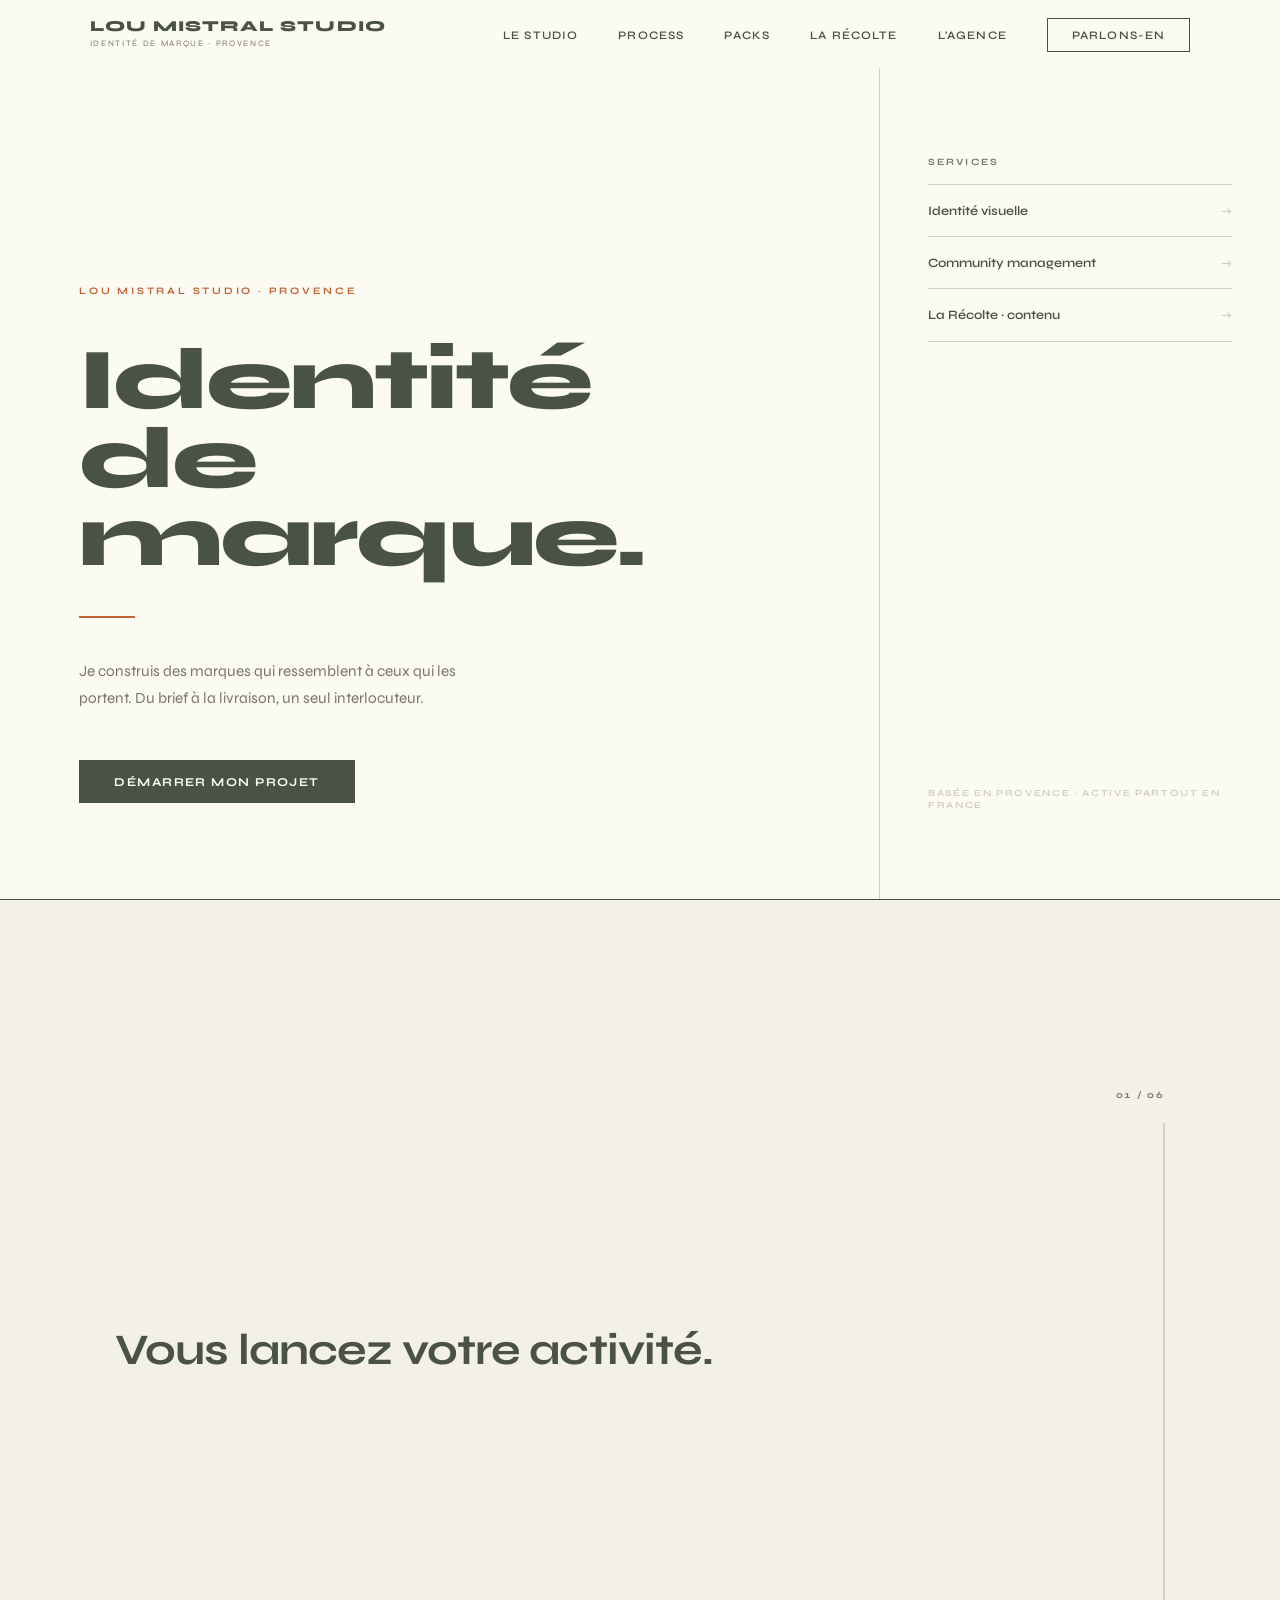
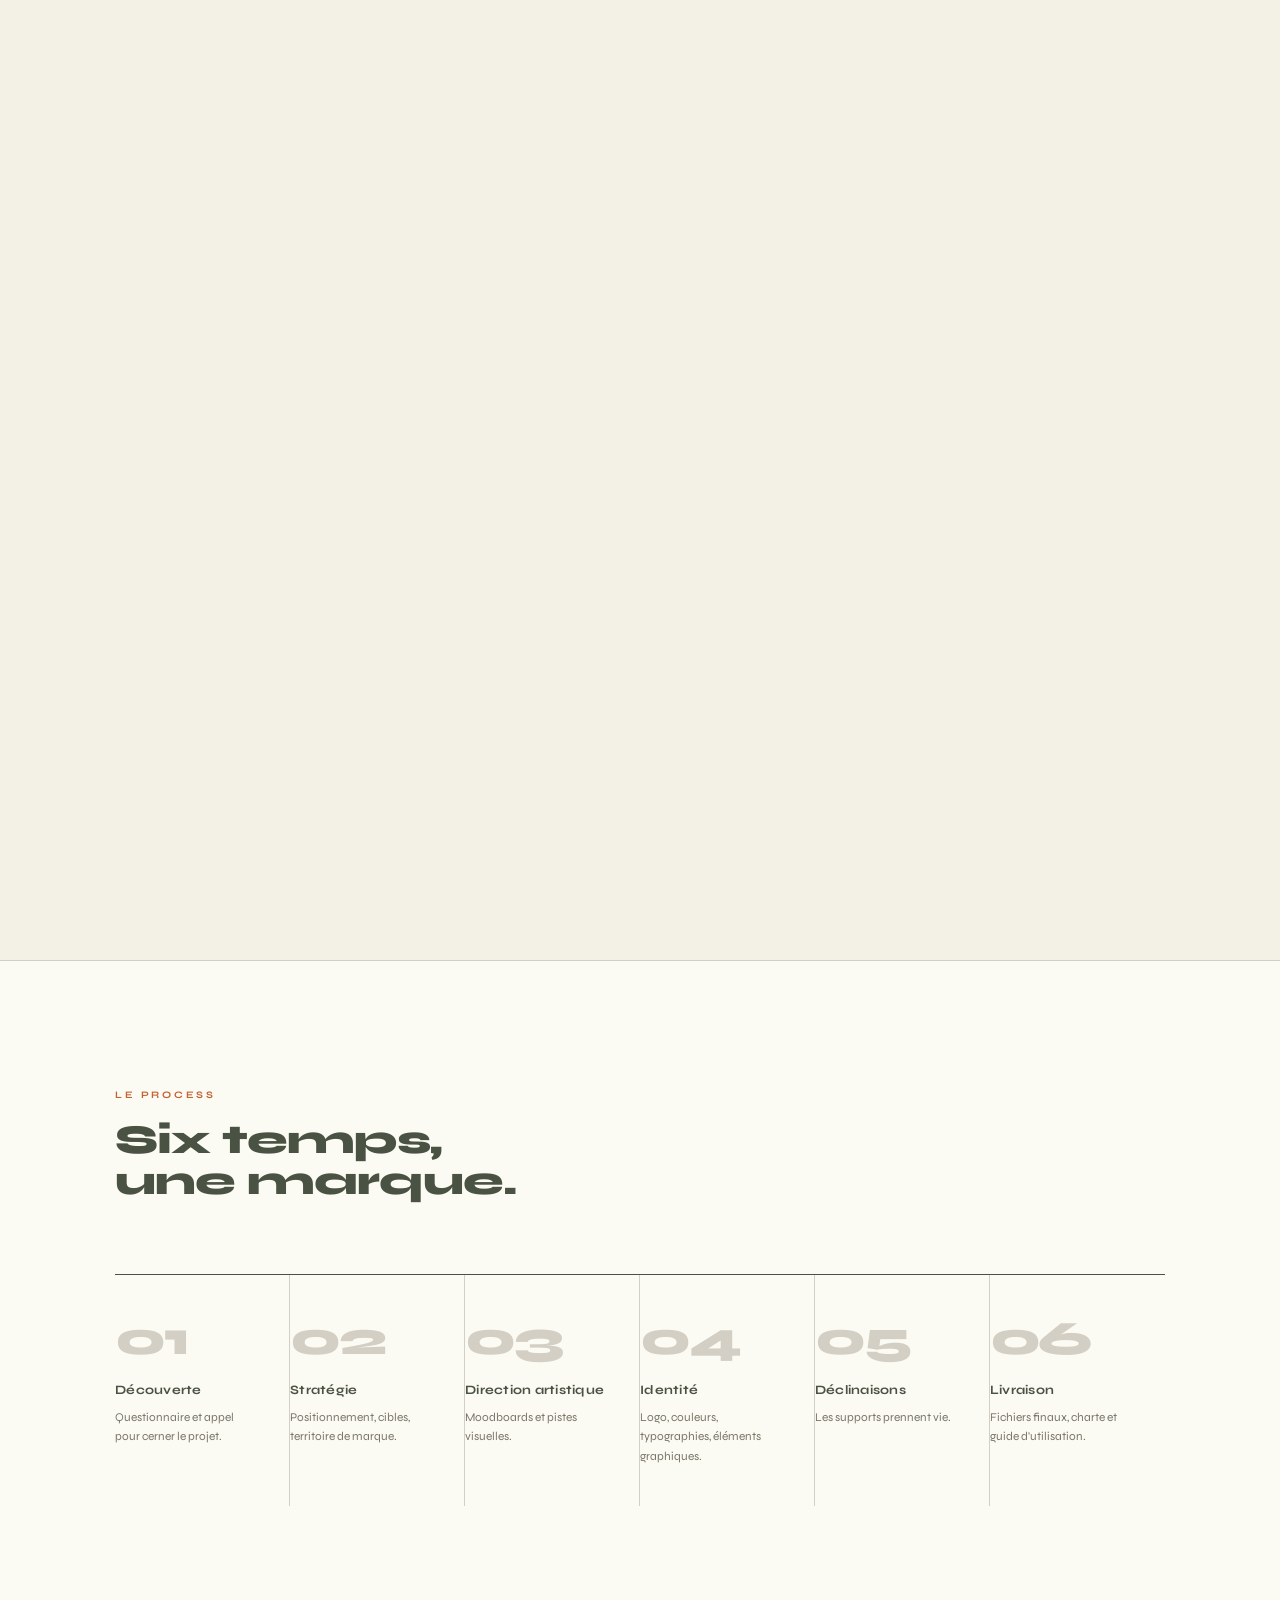
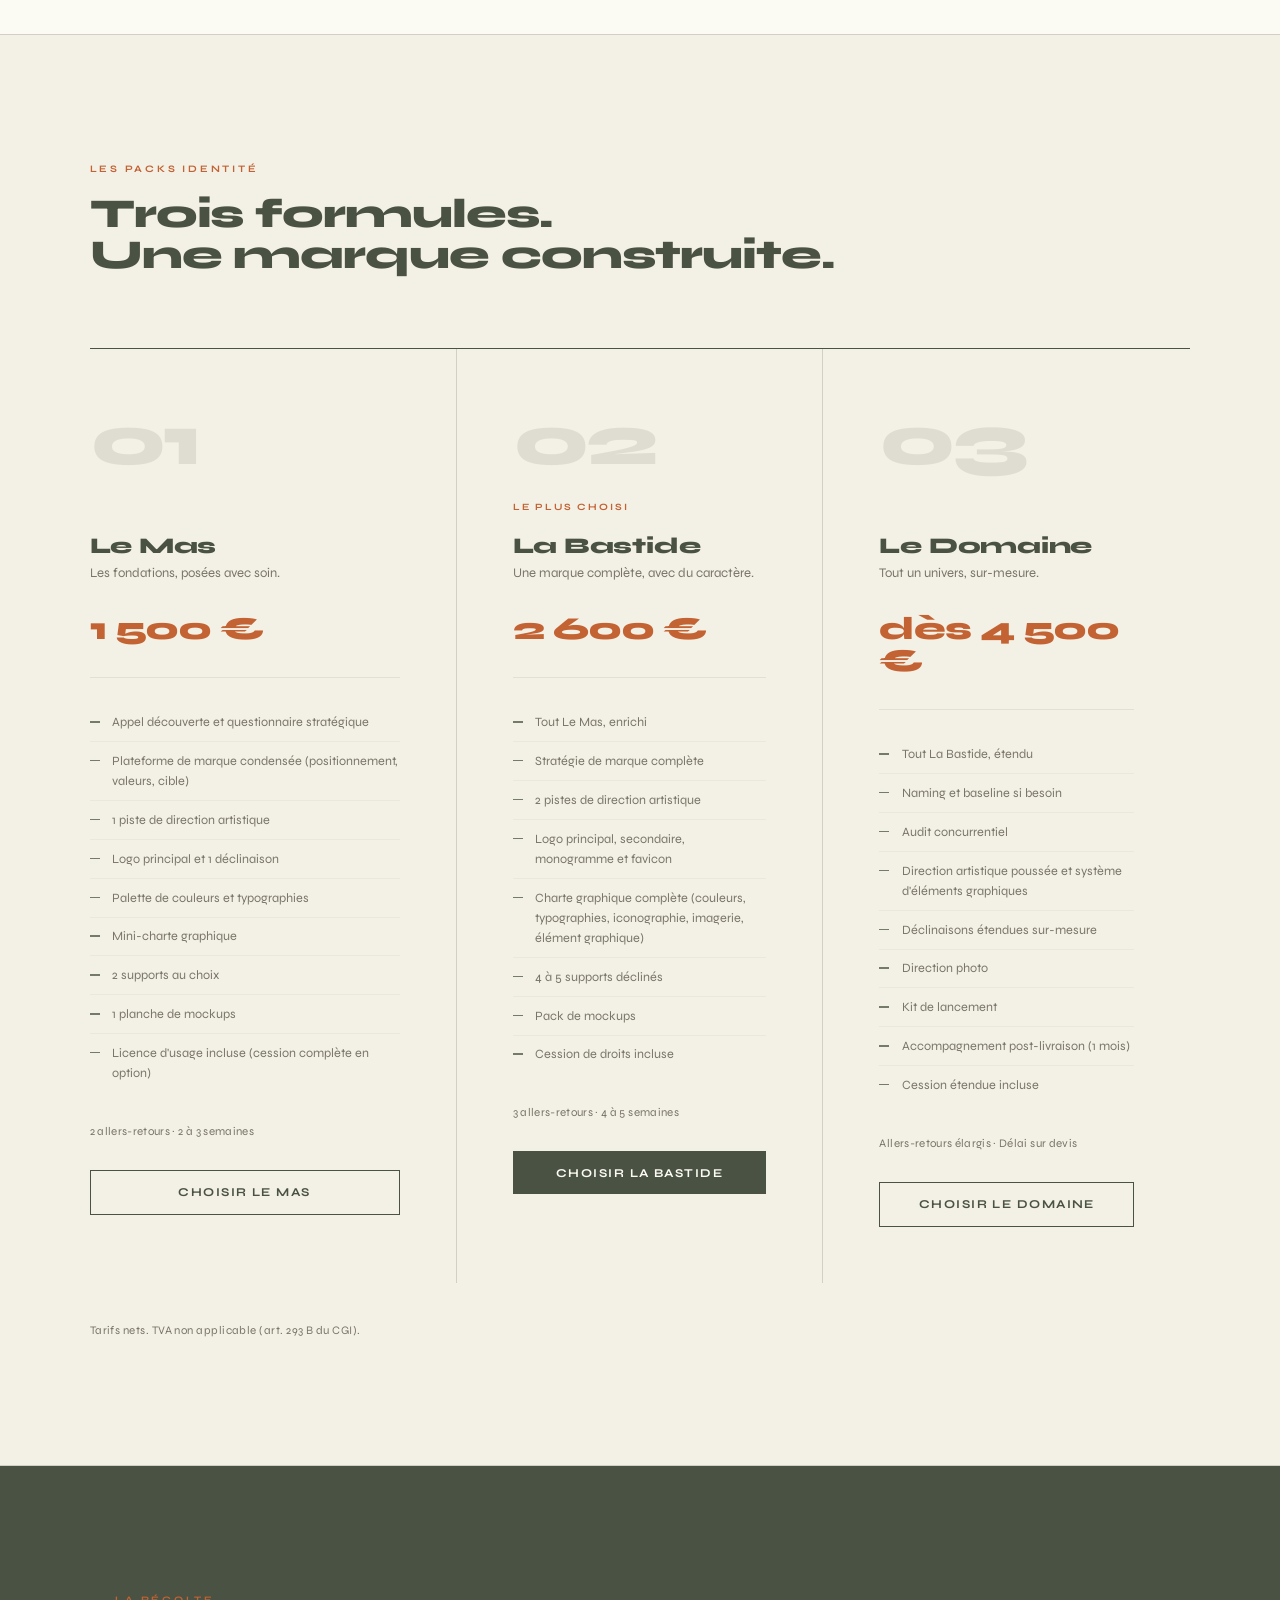
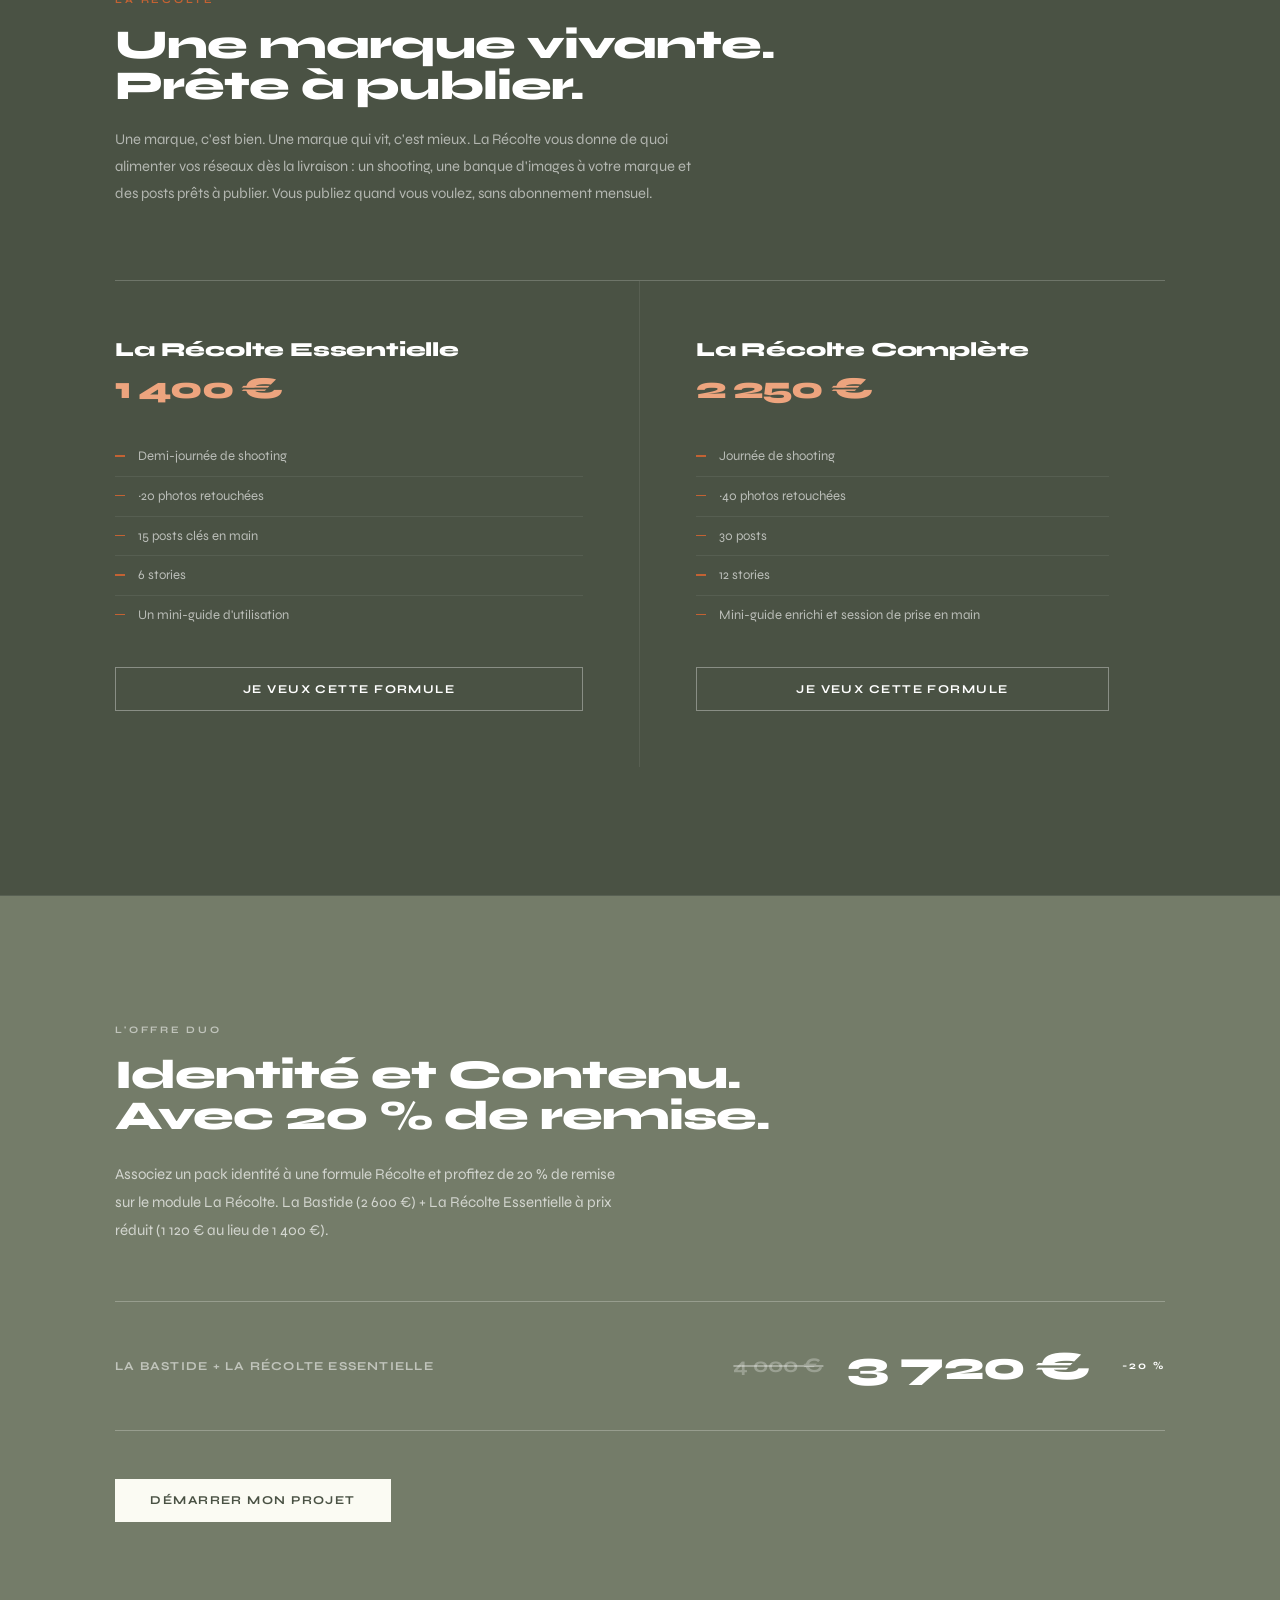
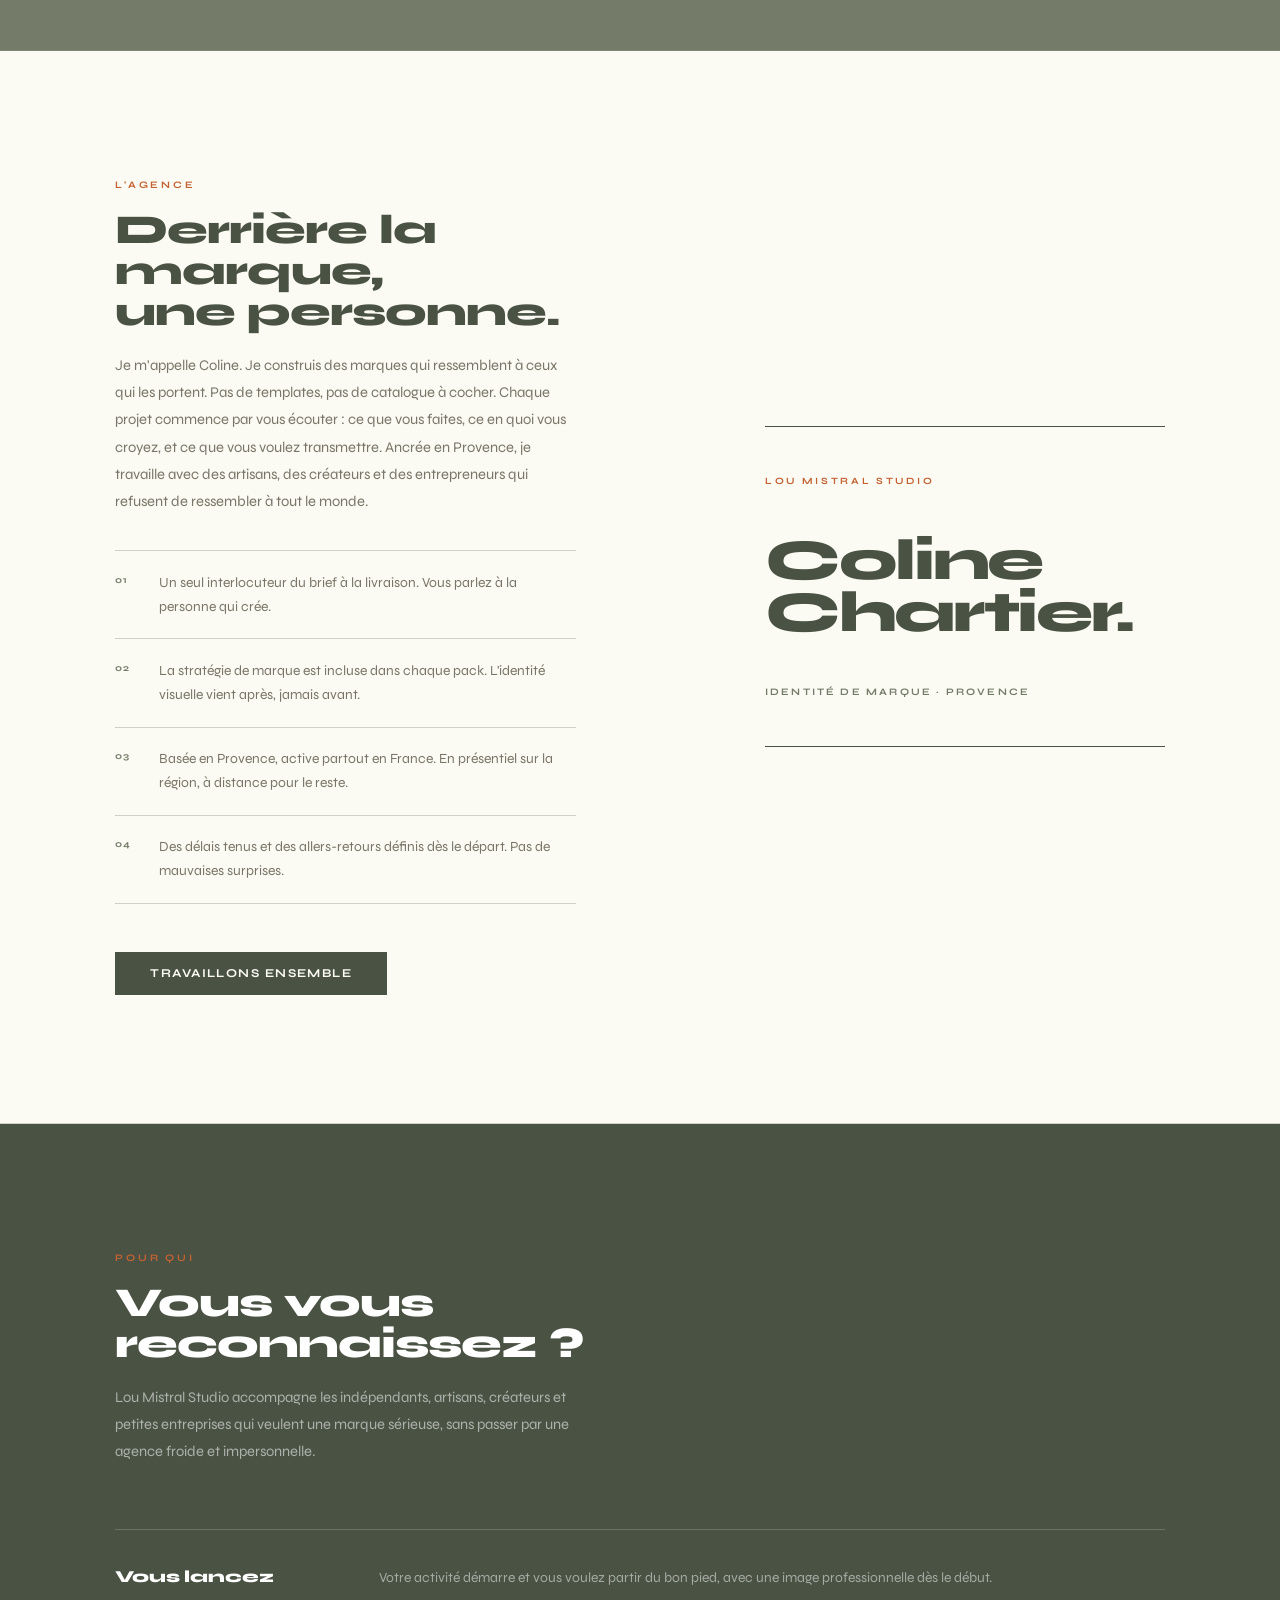
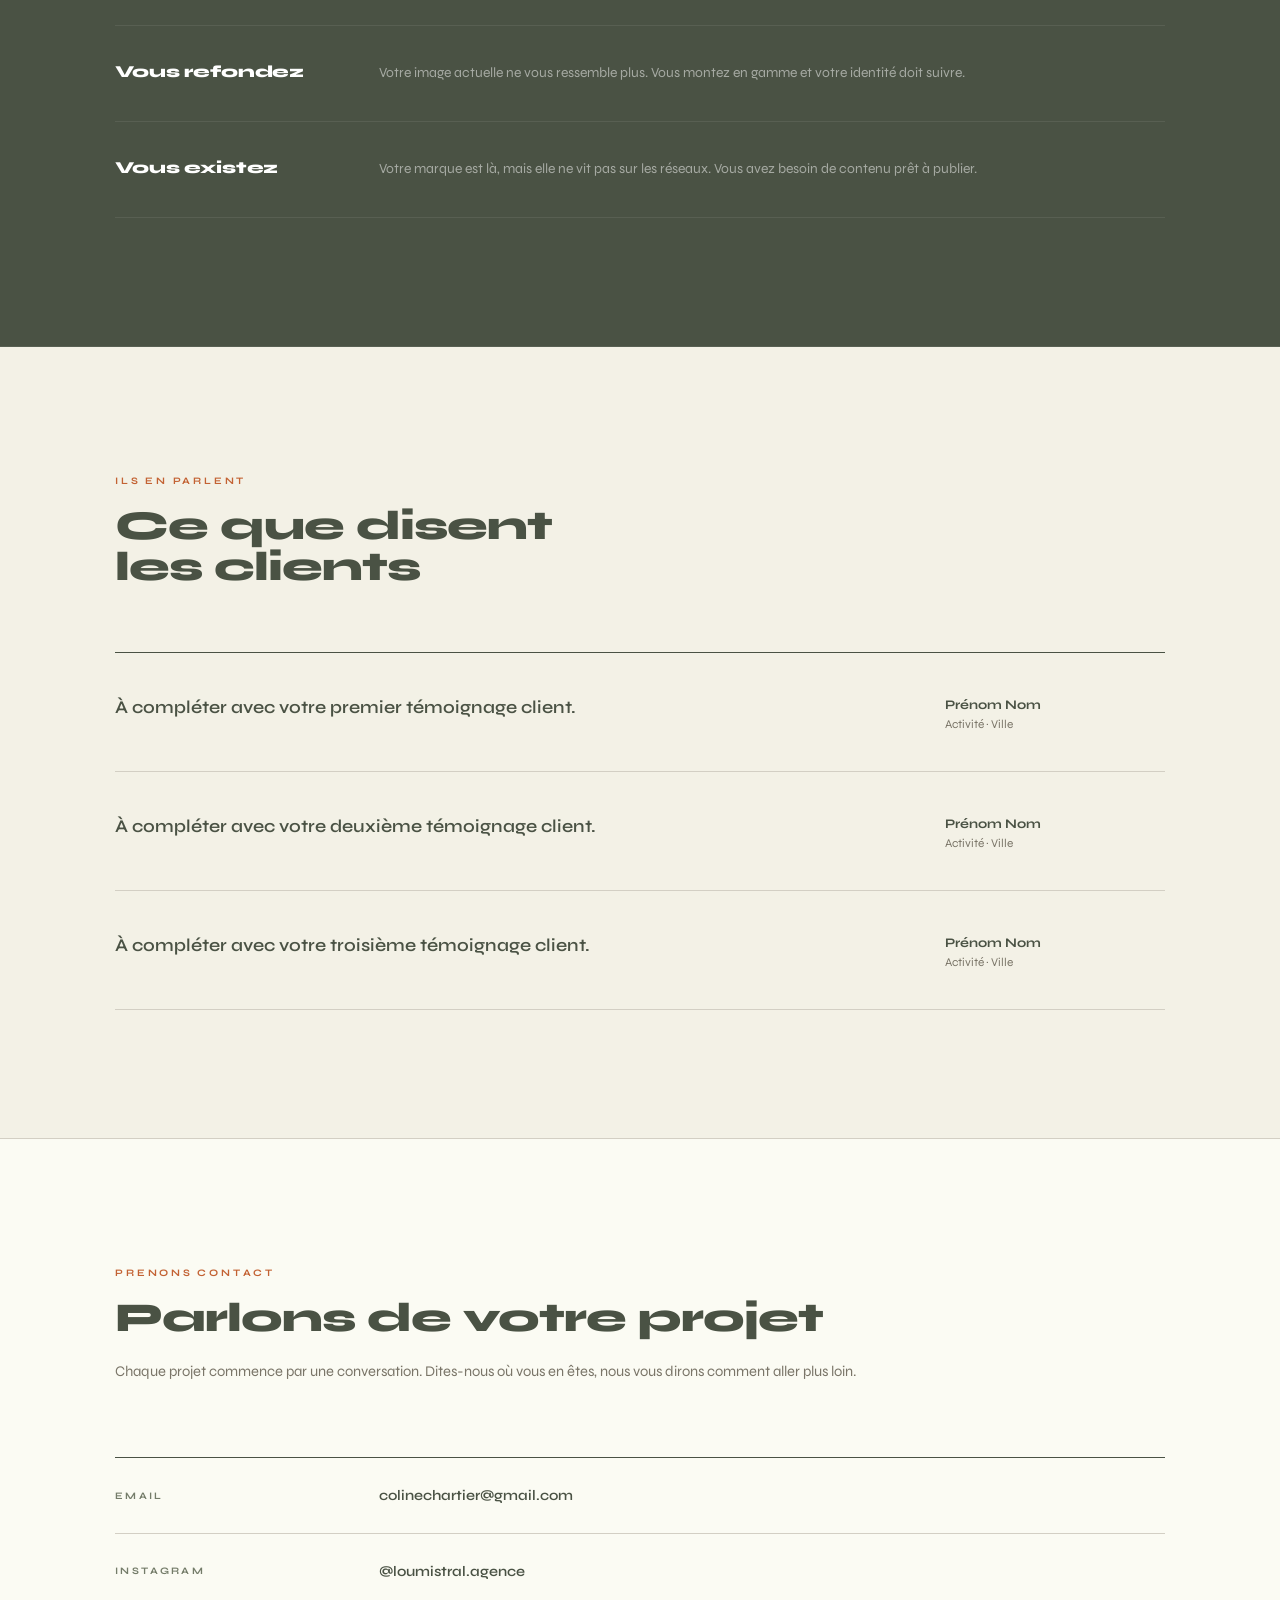
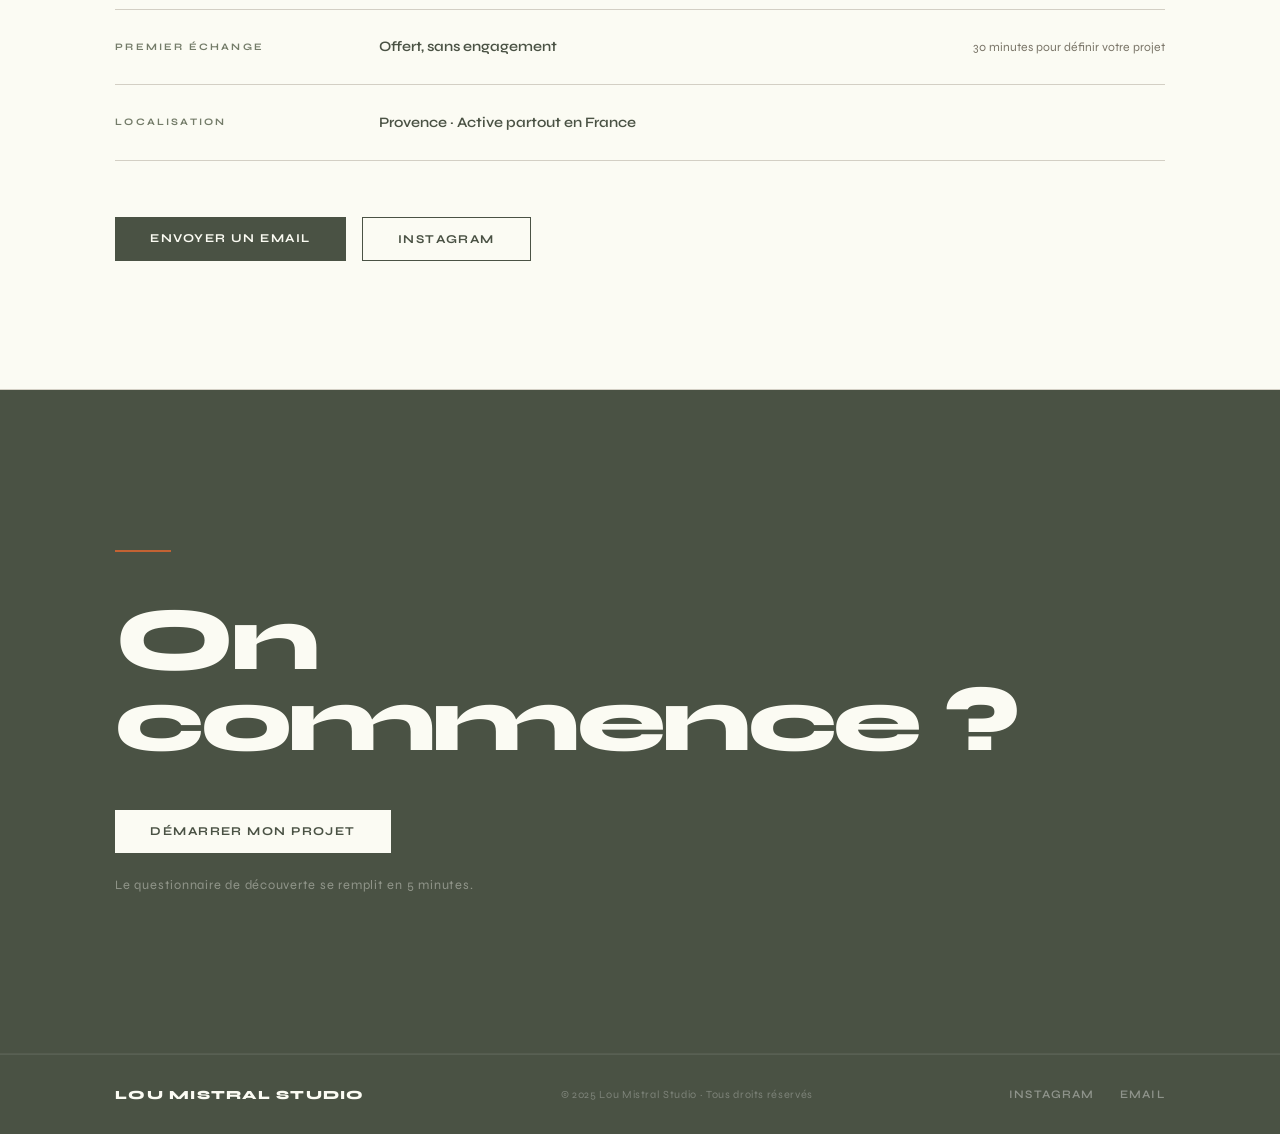
==== public/index.html @ 11af42ef "Nouveau site : Direction A nordique, rideau d'ouverture, récit défilant Arborescence public/ (HTML, " ====
<!DOCTYPE html>
<html lang="fr">
<head>
  <meta charset="UTF-8">
  <meta name="viewport" content="width=device-width, initial-scale=1.0">
  <title>Lou Mistral Studio · Identité de marque</title>
  <meta name="description" content="Lou Mistral Studio : construire votre marque depuis le positionnement jusqu'au moindre point de contact. Packs identité sur-mesure en Provence.">
  <link rel="canonical" href="https://loumistral.com/">
  <meta name="theme-color" content="#4a5244">
  <link rel="icon" href="favicon.svg" type="image/svg+xml">
  <link rel="apple-touch-icon" href="assets/img/apple-touch-icon.png">

  <meta property="og:type" content="website">
  <meta property="og:locale" content="fr_FR">
  <meta property="og:site_name" content="Lou Mistral Studio">
  <meta property="og:title" content="Lou Mistral Studio · Identité de marque">
  <meta property="og:description" content="Construire votre marque depuis le positionnement jusqu'au moindre point de contact. Packs identité sur-mesure en Provence.">
  <meta property="og:url" content="https://loumistral.com/">
  <meta property="og:image" content="https://loumistral.com/assets/img/og-cover.png">
  <meta property="og:image:width" content="1200">
  <meta property="og:image:height" content="630">
  <meta name="twitter:card" content="summary_large_image">

  <link rel="preconnect" href="https://fonts.googleapis.com">
  <link rel="preconnect" href="https://fonts.gstatic.com" crossorigin>
  <link href="https://fonts.googleapis.com/css2?family=Syne:wght@400;600;700;800&display=swap" rel="stylesheet">
  <script>
    (function () {
      var reduce = window.matchMedia('(prefers-reduced-motion: reduce)').matches;
      var seen = false;
      try { seen = sessionStorage.getItem('lm-intro') === '1'; } catch (e) {}
      if (!reduce && !seen) {
        document.documentElement.classList.add('intro-on');
        try { sessionStorage.setItem('lm-intro', '1'); } catch (e) {}
      }
    })();
  </script>
  <link rel="stylesheet" href="assets/css/style.css">
</head>
<body>

  <!-- ═══ RIDEAU D'OUVERTURE ═════════════════════════════════════════ -->
  <div class="intro" id="intro" aria-hidden="true">
    <span class="intro-line"><span class="intro-word">Écouter<span class="dot">.</span></span></span>
    <span class="intro-line"><span class="intro-word">Construire<span class="dot">.</span></span></span>
    <span class="intro-line"><span class="intro-word">Transmettre<span class="dot">.</span></span></span>
    <span class="intro-meta">Lou Mistral Studio · Provence</span>
  </div>

  <!-- ═══ NAV ════════════════════════════════════════════════════════ -->
  <nav id="nav">
    <a href="#hero" class="nav-logo">
      <span class="nav-logo-name">Lou Mistral Studio</span>
      <span class="nav-logo-baseline">Identité de marque · Provence</span>
    </a>
    <button class="hamburger" id="hamburger" aria-label="Ouvrir le menu" aria-expanded="false">
      <span></span><span></span><span></span>
    </button>
    <ul class="nav-links" id="nav-links" role="navigation">
      <li><a href="#manifeste">Le Studio</a></li>
      <li><a href="#process">Process</a></li>
      <li><a href="#packs">Packs</a></li>
      <li><a href="#recolte">La Récolte</a></li>
      <li><a href="#agence">L'agence</a></li>
      <li><a href="#contact" class="nav-cta">Parlons-en</a></li>
    </ul>
  </nav>

  <!-- ═══ 1. HERO ════════════════════════════════════════════════════ -->
  <section class="hero" id="hero">
    <div class="hero-left">
      <p class="hero-eyebrow reveal">Lou Mistral Studio · Provence</p>
      <h1 class="hero-title reveal reveal-d1">Identité<br>de marque.</h1>
      <div class="hero-accent-line reveal reveal-d1"></div>
      <p class="hero-baseline reveal reveal-d2">
        Je construis des marques qui ressemblent à ceux qui les portent. Du brief à la livraison, un seul interlocuteur.
      </p>
      <div class="reveal reveal-d3">
        <a href="https://docs.google.com/document/d/1LV-UuvLqA01veN_VBaE1HOj-Vc4r8_jr/edit?usp=sharing&ouid=111459766397210054173&rtpof=true&sd=true" target="_blank" rel="noopener noreferrer" class="btn btn-primary">Démarrer mon projet</a>
      </div>
    </div>
    <div class="hero-right reveal reveal-d2">
      <div>
        <div class="hero-index-label">Services</div>
        <div class="hero-index-list">
          <a href="#packs" class="hero-index-item">
            Identité visuelle <span class="hero-index-arrow">&#8594;</span>
          </a>
          <a href="#contact" class="hero-index-item">
            Community management <span class="hero-index-arrow">&#8594;</span>
          </a>
          <a href="#recolte" class="hero-index-item">
            La Récolte · contenu <span class="hero-index-arrow">&#8594;</span>
          </a>
        </div>
      </div>
      <div class="hero-location">Basée en Provence · Active partout en France</div>
    </div>
  </section>

  <!-- ═══ 2. MANIFESTE (récit défilant) ══════════════════════════════ -->
  <section class="manifeste" id="manifeste">
    <div class="manifeste-track" id="manifeste-track">
      <div class="manifeste-pin">

        <div class="manifeste-col">
          <div class="manifeste-stage">

            <div class="beat">
              <p class="beat-text">Vous lancez votre activité.</p>
            </div>

            <div class="beat">
              <p class="beat-text">Un logo ne suffit pas.</p>
            </div>

            <div class="beat">
              <p class="beat-text">Il faut un positionnement.</p>
            </div>

            <div class="beat">
              <p class="beat-text">Une image qui tient dans le temps.</p>
            </div>

            <div class="beat">
              <p class="beat-text">Et de quoi la faire vivre.</p>
            </div>

            <div class="beat beat--final">
              <div class="beat-rule"></div>
              <p class="beat-text">
                On ne livre pas un logo. On construit une marque qui tient debout, du positionnement jusqu'au moindre point de contact.
              </p>
              <p class="beat-sub">
                Trois packs pour bâtir votre marque, et un module pour la faire vivre.
              </p>
            </div>

          </div>
        </div>

        <div class="manifeste-gauge" aria-hidden="true">
          <span class="gauge-count">01 / 06</span>
          <div class="gauge-rail"><div class="gauge-fill"></div></div>
        </div>

      </div>
    </div>
  </section>

  <!-- ═══ 3. PROCESS ═════════════════════════════════════════════════ -->
  <section class="process" id="process">
    <div class="process-header">
      <span class="section-label reveal">Le process</span>
      <h2 class="section-title reveal reveal-d1">Six temps,<br>une marque.</h2>
    </div>
    <div class="process-track">
      <div class="process-step reveal">
        <div class="process-num">01</div>
        <h3 class="process-name">Découverte</h3>
        <p class="process-desc">Questionnaire et appel pour cerner le projet.</p>
      </div>
      <div class="process-step reveal reveal-d1">
        <div class="process-num">02</div>
        <h3 class="process-name">Stratégie</h3>
        <p class="process-desc">Positionnement, cibles, territoire de marque.</p>
      </div>
      <div class="process-step reveal reveal-d1">
        <div class="process-num">03</div>
        <h3 class="process-name">Direction artistique</h3>
        <p class="process-desc">Moodboards et pistes visuelles.</p>
      </div>
      <div class="process-step reveal reveal-d2">
        <div class="process-num">04</div>
        <h3 class="process-name">Identité</h3>
        <p class="process-desc">Logo, couleurs, typographies, éléments graphiques.</p>
      </div>
      <div class="process-step reveal reveal-d2">
        <div class="process-num">05</div>
        <h3 class="process-name">Déclinaisons</h3>
        <p class="process-desc">Les supports prennent vie.</p>
      </div>
      <div class="process-step reveal reveal-d2">
        <div class="process-num">06</div>
        <h3 class="process-name">Livraison</h3>
        <p class="process-desc">Fichiers finaux, charte et guide d'utilisation.</p>
      </div>
    </div>
  </section>

  <!-- ═══ 4. PACKS IDENTITÉ ══════════════════════════════════════════ -->
  <section class="packs" id="packs">
    <div class="packs-header">
      <span class="section-label reveal">Les packs identité</span>
      <h2 class="section-title reveal reveal-d1">Trois formules.<br>Une marque construite.</h2>
    </div>

    <div class="packs-grid">

      <!-- Le Mas -->
      <div class="pack-card reveal">
        <div class="pack-ghost-num">01</div>
        <span class="pack-badge"></span>
        <h3 class="pack-name">Le Mas</h3>
        <p class="pack-tagline">Les fondations, posées avec soin.</p>
        <div class="pack-price">1 500 €</div>
        <div class="pack-sep"></div>
        <ul class="pack-features">
          <li class="pack-feat"><span class="pack-feat-mark"></span>Appel découverte et questionnaire stratégique</li>
          <li class="pack-feat"><span class="pack-feat-mark"></span>Plateforme de marque condensée (positionnement, valeurs, cible)</li>
          <li class="pack-feat"><span class="pack-feat-mark"></span>1 piste de direction artistique</li>
          <li class="pack-feat"><span class="pack-feat-mark"></span>Logo principal et 1 déclinaison</li>
          <li class="pack-feat"><span class="pack-feat-mark"></span>Palette de couleurs et typographies</li>
          <li class="pack-feat"><span class="pack-feat-mark"></span>Mini-charte graphique</li>
          <li class="pack-feat"><span class="pack-feat-mark"></span>2 supports au choix</li>
          <li class="pack-feat"><span class="pack-feat-mark"></span>1 planche de mockups</li>
          <li class="pack-feat"><span class="pack-feat-mark"></span>Licence d'usage incluse (cession complète en option)</li>
        </ul>
        <p class="pack-meta">2 allers-retours · 2 à 3 semaines</p>
        <a href="https://docs.google.com/document/d/1LV-UuvLqA01veN_VBaE1HOj-Vc4r8_jr/edit?usp=sharing&ouid=111459766397210054173&rtpof=true&sd=true" target="_blank" rel="noopener noreferrer" class="btn btn-secondary pack-cta">Choisir Le Mas</a>
      </div>

      <!-- La Bastide (featured) -->
      <div class="pack-card featured reveal reveal-d1">
        <div class="pack-ghost-num">02</div>
        <span class="pack-badge">Le plus choisi</span>
        <h3 class="pack-name">La Bastide</h3>
        <p class="pack-tagline">Une marque complète, avec du caractère.</p>
        <div class="pack-price">2 600 €</div>
        <div class="pack-sep"></div>
        <ul class="pack-features">
          <li class="pack-feat"><span class="pack-feat-mark"></span>Tout Le Mas, enrichi</li>
          <li class="pack-feat"><span class="pack-feat-mark"></span>Stratégie de marque complète</li>
          <li class="pack-feat"><span class="pack-feat-mark"></span>2 pistes de direction artistique</li>
          <li class="pack-feat"><span class="pack-feat-mark"></span>Logo principal, secondaire, monogramme et favicon</li>
          <li class="pack-feat"><span class="pack-feat-mark"></span>Charte graphique complète (couleurs, typographies, iconographie, imagerie, élément graphique)</li>
          <li class="pack-feat"><span class="pack-feat-mark"></span>4 à 5 supports déclinés</li>
          <li class="pack-feat"><span class="pack-feat-mark"></span>Pack de mockups</li>
          <li class="pack-feat"><span class="pack-feat-mark"></span>Cession de droits incluse</li>
        </ul>
        <p class="pack-meta">3 allers-retours · 4 à 5 semaines</p>
        <a href="https://docs.google.com/document/d/1LV-UuvLqA01veN_VBaE1HOj-Vc4r8_jr/edit?usp=sharing&ouid=111459766397210054173&rtpof=true&sd=true" target="_blank" rel="noopener noreferrer" class="btn btn-primary pack-cta">Choisir La Bastide</a>
      </div>

      <!-- Le Domaine -->
      <div class="pack-card reveal reveal-d2">
        <div class="pack-ghost-num">03</div>
        <span class="pack-badge"></span>
        <h3 class="pack-name">Le Domaine</h3>
        <p class="pack-tagline">Tout un univers, sur-mesure.</p>
        <div class="pack-price">dès 4 500 €</div>
        <div class="pack-sep"></div>
        <ul class="pack-features">
          <li class="pack-feat"><span class="pack-feat-mark"></span>Tout La Bastide, étendu</li>
          <li class="pack-feat"><span class="pack-feat-mark"></span>Naming et baseline si besoin</li>
          <li class="pack-feat"><span class="pack-feat-mark"></span>Audit concurrentiel</li>
          <li class="pack-feat"><span class="pack-feat-mark"></span>Direction artistique poussée et système d'éléments graphiques</li>
          <li class="pack-feat"><span class="pack-feat-mark"></span>Déclinaisons étendues sur-mesure</li>
          <li class="pack-feat"><span class="pack-feat-mark"></span>Direction photo</li>
          <li class="pack-feat"><span class="pack-feat-mark"></span>Kit de lancement</li>
          <li class="pack-feat"><span class="pack-feat-mark"></span>Accompagnement post-livraison (1 mois)</li>
          <li class="pack-feat"><span class="pack-feat-mark"></span>Cession étendue incluse</li>
        </ul>
        <p class="pack-meta">Allers-retours élargis · Délai sur devis</p>
        <a href="https://docs.google.com/document/d/1LV-UuvLqA01veN_VBaE1HOj-Vc4r8_jr/edit?usp=sharing&ouid=111459766397210054173&rtpof=true&sd=true" target="_blank" rel="noopener noreferrer" class="btn btn-secondary pack-cta">Choisir Le Domaine</a>
      </div>

    </div>
    <p class="packs-tva reveal">Tarifs nets. TVA non applicable (art. 293 B du CGI).</p>
  </section>

  <!-- ═══ 5. LA RÉCOLTE ══════════════════════════════════════════════ -->
  <section class="recolte" id="recolte">
    <div class="recolte-header">
      <span class="section-label reveal">La Récolte</span>
      <h2 class="section-title reveal reveal-d1">Une marque vivante.<br>Prête à publier.</h2>
      <p class="section-desc reveal reveal-d2">
        Une marque, c'est bien. Une marque qui vit, c'est mieux. La Récolte vous donne de quoi alimenter vos réseaux dès la livraison : un shooting, une banque d'images à votre marque et des posts prêts à publier. Vous publiez quand vous voulez, sans abonnement mensuel.
      </p>
    </div>
    <div class="recolte-grid">
      <div class="recolte-card reveal">
        <p class="recolte-name">La Récolte Essentielle</p>
        <p class="recolte-price">1 400 €</p>
        <ul class="recolte-feats">
          <li class="recolte-feat"><span class="recolte-feat-mark"></span>Demi-journée de shooting</li>
          <li class="recolte-feat"><span class="recolte-feat-mark"></span>~20 photos retouchées</li>
          <li class="recolte-feat"><span class="recolte-feat-mark"></span>15 posts clés en main</li>
          <li class="recolte-feat"><span class="recolte-feat-mark"></span>6 stories</li>
          <li class="recolte-feat"><span class="recolte-feat-mark"></span>Un mini-guide d'utilisation</li>
        </ul>
        <a href="https://docs.google.com/document/d/1LV-UuvLqA01veN_VBaE1HOj-Vc4r8_jr/edit?usp=sharing&ouid=111459766397210054173&rtpof=true&sd=true" target="_blank" rel="noopener noreferrer" class="recolte-card-cta">Je veux cette formule</a>
      </div>
      <div class="recolte-card reveal reveal-d1">
        <p class="recolte-name">La Récolte Complète</p>
        <p class="recolte-price">2 250 €</p>
        <ul class="recolte-feats">
          <li class="recolte-feat"><span class="recolte-feat-mark"></span>Journée de shooting</li>
          <li class="recolte-feat"><span class="recolte-feat-mark"></span>~40 photos retouchées</li>
          <li class="recolte-feat"><span class="recolte-feat-mark"></span>30 posts</li>
          <li class="recolte-feat"><span class="recolte-feat-mark"></span>12 stories</li>
          <li class="recolte-feat"><span class="recolte-feat-mark"></span>Mini-guide enrichi et session de prise en main</li>
        </ul>
        <a href="https://docs.google.com/document/d/1LV-UuvLqA01veN_VBaE1HOj-Vc4r8_jr/edit?usp=sharing&ouid=111459766397210054173&rtpof=true&sd=true" target="_blank" rel="noopener noreferrer" class="recolte-card-cta">Je veux cette formule</a>
      </div>
    </div>
  </section>

  <!-- ═══ 6. COMBO ═══════════════════════════════════════════════════ -->
  <section class="combo" id="combo">
    <span class="section-label reveal">L'offre duo</span>
    <h2 class="section-title reveal reveal-d1">Identité et Contenu.<br>Avec 20 % de remise.</h2>
    <p class="combo-desc reveal reveal-d2">
      Associez un pack identité à une formule Récolte et profitez de 20 % de remise sur le module La Récolte. La Bastide (2 600 €) + La Récolte Essentielle à prix réduit (1 120 € au lieu de 1 400 €).
    </p>
    <div class="combo-price-row reveal reveal-d2">
      <span class="combo-label-text">La Bastide + La Récolte Essentielle</span>
      <span class="combo-old">4 000 €</span>
      <span class="combo-new">3 720 €</span>
      <span class="combo-discount">-20 %</span>
    </div>
    <a href="https://docs.google.com/document/d/1LV-UuvLqA01veN_VBaE1HOj-Vc4r8_jr/edit?usp=sharing&ouid=111459766397210054173&rtpof=true&sd=true" target="_blank" rel="noopener noreferrer" class="btn btn-white reveal reveal-d3">Démarrer mon projet</a>
  </section>

  <!-- ═══ 7. L'AGENCE ════════════════════════════════════════════════ -->
  <section class="agence" id="agence">
    <div class="agence-left">
      <span class="section-label reveal">L'agence</span>
      <h2 class="section-title reveal reveal-d1">Derrière la marque,<br>une personne.</h2>
      <p class="section-desc reveal reveal-d2">
        Je m'appelle Coline. Je construis des marques qui ressemblent à ceux qui les portent. Pas de templates, pas de catalogue à cocher. Chaque projet commence par vous écouter : ce que vous faites, ce en quoi vous croyez, et ce que vous voulez transmettre. Ancrée en Provence, je travaille avec des artisans, des créateurs et des entrepreneurs qui refusent de ressembler à tout le monde.
      </p>
      <div class="agence-bullets reveal reveal-d2">
        <div class="agence-bullet">
          <span class="agence-bullet-num">01</span>
          <span class="agence-bullet-text">Un seul interlocuteur du brief à la livraison. Vous parlez à la personne qui crée.</span>
        </div>
        <div class="agence-bullet">
          <span class="agence-bullet-num">02</span>
          <span class="agence-bullet-text">La stratégie de marque est incluse dans chaque pack. L'identité visuelle vient après, jamais avant.</span>
        </div>
        <div class="agence-bullet">
          <span class="agence-bullet-num">03</span>
          <span class="agence-bullet-text">Basée en Provence, active partout en France. En présentiel sur la région, à distance pour le reste.</span>
        </div>
        <div class="agence-bullet">
          <span class="agence-bullet-num">04</span>
          <span class="agence-bullet-text">Des délais tenus et des allers-retours définis dès le départ. Pas de mauvaises surprises.</span>
        </div>
      </div>
      <a href="#contact" class="btn btn-primary reveal reveal-d3">Travaillons ensemble</a>
    </div>
    <div class="agence-right reveal reveal-d2">
      <div class="agence-plate">
        <div class="agence-plate-eyebrow">Lou Mistral Studio</div>
        <div class="agence-plate-name">Coline<br>Chartier.</div>
        <div class="agence-plate-sub">Identité de marque · Provence</div>
      </div>
    </div>
  </section>

  <!-- ═══ 8. POUR QUI ═══════════════════════════════════════════════ -->
  <section class="zone" id="zone">
    <div class="zone-header">
      <span class="section-label reveal">Pour qui</span>
      <h2 class="section-title reveal reveal-d1">Vous vous<br>reconnaissez ?</h2>
      <p class="section-desc reveal reveal-d2">
        Lou Mistral Studio accompagne les indépendants, artisans, créateurs et petites entreprises qui veulent une marque sérieuse, sans passer par une agence froide et impersonnelle.
      </p>
    </div>
    <div class="zone-list reveal reveal-d2">
      <div class="zone-item">
        <div class="zone-item-title">Vous lancez</div>
        <div class="zone-item-desc">Votre activité démarre et vous voulez partir du bon pied, avec une image professionnelle dès le début.</div>
      </div>
      <div class="zone-item">
        <div class="zone-item-title">Vous refondez</div>
        <div class="zone-item-desc">Votre image actuelle ne vous ressemble plus. Vous montez en gamme et votre identité doit suivre.</div>
      </div>
      <div class="zone-item">
        <div class="zone-item-title">Vous existez</div>
        <div class="zone-item-desc">Votre marque est là, mais elle ne vit pas sur les réseaux. Vous avez besoin de contenu prêt à publier.</div>
      </div>
    </div>
  </section>

  <!-- ═══ TÉMOIGNAGES ══════════════════════════════════════════════════ -->
  <section class="temoignages" id="temoignages">
    <div class="temoignages-header">
      <span class="section-label reveal">Ils en parlent</span>
      <h2 class="section-title reveal reveal-d1">Ce que disent<br>les clients</h2>
    </div>
    <div class="temoignages-list reveal reveal-d2">
      <div class="temoignage-row">
        <p class="temoignage-quote">À compléter avec votre premier témoignage client.</p>
        <div class="temoignage-author">
          <span class="temoignage-name">Prénom Nom</span>
          <span class="temoignage-role">Activité · Ville</span>
        </div>
      </div>
      <div class="temoignage-row">
        <p class="temoignage-quote">À compléter avec votre deuxième témoignage client.</p>
        <div class="temoignage-author">
          <span class="temoignage-name">Prénom Nom</span>
          <span class="temoignage-role">Activité · Ville</span>
        </div>
      </div>
      <div class="temoignage-row">
        <p class="temoignage-quote">À compléter avec votre troisième témoignage client.</p>
        <div class="temoignage-author">
          <span class="temoignage-name">Prénom Nom</span>
          <span class="temoignage-role">Activité · Ville</span>
        </div>
      </div>
    </div>
  </section>

  <!-- ═══ 9. CONTACT ════════════════════════════════════════════════ -->
  <section class="contact" id="contact">
    <div class="contact-header">
      <span class="section-label reveal">Prenons contact</span>
      <h2 class="section-title reveal reveal-d1">Parlons de votre projet</h2>
      <p class="section-desc reveal reveal-d2">
        Chaque projet commence par une conversation. Dites-nous où vous en êtes, nous vous dirons comment aller plus loin.
      </p>
    </div>
    <div class="contact-info-list reveal reveal-d2">
      <div class="contact-info-row">
        <span class="contact-info-label">Email</span>
        <span class="contact-info-value">colinechartier@gmail.com</span>
        <span class="contact-info-note"></span>
      </div>
      <div class="contact-info-row">
        <span class="contact-info-label">Instagram</span>
        <span class="contact-info-value">@loumistral.agence</span>
        <span class="contact-info-note"></span>
      </div>
      <div class="contact-info-row">
        <span class="contact-info-label">Premier échange</span>
        <span class="contact-info-value">Offert, sans engagement</span>
        <span class="contact-info-note">30 minutes pour définir votre projet</span>
      </div>
      <div class="contact-info-row">
        <span class="contact-info-label">Localisation</span>
        <span class="contact-info-value">Provence · Active partout en France</span>
        <span class="contact-info-note"></span>
      </div>
    </div>
    <div class="contact-actions reveal reveal-d3">
      <a href="mailto:colinechartier@gmail.com" class="btn btn-primary">Envoyer un email</a>
      <a href="https://www.instagram.com/loumistral.agence" target="_blank" rel="noopener noreferrer" class="btn btn-secondary">Instagram</a>
    </div>
  </section>

  <!-- ═══ 10. CTA FINAL ══════════════════════════════════════════════ -->
  <section class="cta-final" id="cta">
    <div class="cta-accent-line reveal"></div>
    <h2 class="cta-title reveal reveal-d1">On<br>commence ?</h2>
    <a href="https://docs.google.com/document/d/1LV-UuvLqA01veN_VBaE1HOj-Vc4r8_jr/edit?usp=sharing&ouid=111459766397210054173&rtpof=true&sd=true" target="_blank" rel="noopener noreferrer" class="btn btn-white reveal reveal-d2">Démarrer mon projet</a>
    <p class="cta-sub reveal reveal-d3">Le questionnaire de découverte se remplit en 5 minutes.</p>
  </section>

  <!-- ═══ FOOTER ══════════════════════════════════════════════════════ -->
  <footer>
    <div class="footer-logo">Lou Mistral Studio</div>
    <div class="footer-copy">© 2025 Lou Mistral Studio · Tous droits réservés</div>
    <div class="footer-links">
      <a href="https://www.instagram.com/loumistral.agence" target="_blank" rel="noopener noreferrer">Instagram</a>
      <a href="mailto:colinechartier@gmail.com">Email</a>
    </div>
  </footer>

  <script src="assets/js/main.js" defer></script>
</body>
</html>
---- public/assets/css/style.css ----
*, *::before, *::after { box-sizing: border-box; margin: 0; padding: 0; }

:root {
  --vert-alpilles: #747C69;
  --terre-sud:     #C36233;
  --blanc-camargue:#FBFBF3;
  --vert-fonce:    #4a5244;
  --beige-chaud:   #f3f1e6;
  --texte-muted:   #7a7568;
  --rule-strong:   #4a5244;
  --rule-light:    #d3cfc4;
}

html { scroll-behavior: smooth; }

body {
  font-family: 'Syne', system-ui, sans-serif;
  background: var(--blanc-camargue);
  color: var(--vert-fonce);
  overflow-x: hidden;
}

/* ─── NAV ──────────────────────────────────────────────────── */
nav {
  position: fixed;
  top: 0; left: 0; right: 0;
  z-index: 1000;
  background: var(--blanc-camargue);
  padding: 0 7%;
  display: flex;
  align-items: center;
  justify-content: space-between;
  height: 68px;
  border-bottom: 1px solid transparent;
  transition: border-color 0.35s;
}

nav.scrolled { border-color: var(--rule-light); }

.nav-logo {
  display: flex;
  flex-direction: column;
  text-decoration: none;
  gap: 3px;
}

.nav-logo-name {
  font-family: 'Syne', sans-serif;
  font-size: 0.95rem;
  font-weight: 800;
  letter-spacing: 0.07em;
  text-transform: uppercase;
  color: var(--vert-fonce);
  line-height: 1;
}

.nav-logo-baseline {
  font-size: 0.52rem;
  color: var(--texte-muted);
  letter-spacing: 0.2em;
  text-transform: uppercase;
}

.nav-links {
  display: flex;
  align-items: center;
  gap: 2.5rem;
  list-style: none;
}

.nav-links a {
  font-size: 0.72rem;
  font-weight: 600;
  color: var(--vert-fonce);
  text-decoration: none;
  letter-spacing: 0.1em;
  text-transform: uppercase;
  transition: color 0.2s;
}

.nav-links a:hover { color: var(--vert-alpilles); }

.nav-cta {
  border: 1.5px solid var(--vert-fonce) !important;
  padding: 0.55rem 1.5rem !important;
  color: var(--vert-fonce) !important;
  transition: background 0.2s, color 0.2s !important;
  border-radius: 0 !important;
}

.nav-cta:hover {
  background: var(--vert-fonce) !important;
  color: var(--blanc-camargue) !important;
}

.hamburger {
  display: none;
  flex-direction: column;
  gap: 5px;
  cursor: pointer;
  background: none;
  border: none;
  padding: 6px;
}

.hamburger span {
  display: block;
  width: 22px; height: 1.5px;
  background: var(--vert-fonce);
  transition: all 0.3s;
}

.hamburger.open span:nth-child(1) { transform: translateY(6.5px) rotate(45deg); }
.hamburger.open span:nth-child(2) { opacity: 0; }
.hamburger.open span:nth-child(3) { transform: translateY(-6.5px) rotate(-45deg); }

/* ─── UTILITAIRES ──────────────────────────────────────────── */
.btn {
  display: inline-block;
  padding: 0.9rem 2.2rem;
  border-radius: 0;
  font-family: 'Syne', sans-serif;
  font-size: 0.75rem;
  font-weight: 700;
  text-decoration: none;
  letter-spacing: 0.12em;
  text-transform: uppercase;
  transition: all 0.2s;
  cursor: pointer;
  border: none;
}

.btn-primary { background: var(--vert-fonce); color: var(--blanc-camargue); }
.btn-primary:hover { background: var(--vert-fonce); }

.btn-secondary {
  background: transparent;
  color: var(--vert-fonce);
  border: 1.5px solid var(--vert-fonce);
}
.btn-secondary:hover { background: var(--vert-fonce); color: var(--blanc-camargue); }

.btn-white { background: var(--blanc-camargue); color: var(--vert-fonce); }
.btn-white:hover { background: var(--beige-chaud); }

.btn-outline-white {
  background: transparent;
  color: var(--blanc-camargue);
  border: 1.5px solid rgba(255,255,255,0.45);
}
.btn-outline-white:hover {
  border-color: var(--blanc-camargue);
  background: rgba(255,255,255,0.08);
}

.section-label {
  display: block;
  font-size: 0.62rem;
  font-weight: 700;
  letter-spacing: 0.28em;
  text-transform: uppercase;
  color: var(--terre-sud);
  margin-bottom: 1.2rem;
}

.section-title {
  font-family: 'Syne', sans-serif;
  font-size: clamp(2.2rem, 3.2vw, 3.4rem);
  font-weight: 800;
  line-height: 1.0;
  letter-spacing: -0.025em;
  color: var(--vert-fonce);
  margin-bottom: 1.2rem;
}

.section-desc {
  color: var(--texte-muted);
  font-size: 0.92rem;
  line-height: 1.85;
}

/* ─── SCROLL REVEAL ────────────────────────────────────────── */
.reveal {
  opacity: 0;
  transform: translateY(20px);
  transition: opacity 0.6s ease, transform 0.6s ease;
}
.reveal.visible { opacity: 1; transform: translateY(0); }
.reveal-d1 { transition-delay: 0.1s; }
.reveal-d2 { transition-delay: 0.2s; }
.reveal-d3 { transition-delay: 0.3s; }

/* ═══════════════════════════════════════════════════════════
   1. HERO
═══════════════════════════════════════════════════════════ */
.hero {
  display: grid;
  grid-template-columns: 1fr 400px;
  min-height: 100vh;
  padding-top: 68px;
  border-bottom: 1.5px solid var(--rule-strong);
}

.hero-left, .hero-right { min-width: 0; }

.hero-left {
  display: flex;
  flex-direction: column;
  justify-content: flex-end;
  padding: 6rem 5% 6rem 9%;
  border-right: 1px solid var(--rule-light);
}

.hero-eyebrow {
  font-size: 0.62rem;
  font-weight: 700;
  letter-spacing: 0.28em;
  text-transform: uppercase;
  color: var(--terre-sud);
  margin-bottom: 2.8rem;
}

.hero-title {
  font-family: 'Syne', sans-serif;
  font-size: clamp(3.8rem, 6.8vw, 7.5rem);
  font-weight: 800;
  line-height: 0.9;
  letter-spacing: -0.035em;
  color: var(--vert-fonce);
}

.hero-accent-line {
  width: 56px; height: 2px;
  background: var(--terre-sud);
  margin: 2.5rem 0;
  flex-shrink: 0;
}

.hero-baseline {
  font-size: 0.96rem;
  font-weight: 400;
  color: var(--texte-muted);
  line-height: 1.75;
  max-width: 400px;
  margin-bottom: 3rem;
}

/* Hero right: service index */
.hero-right {
  display: flex;
  flex-direction: column;
  justify-content: space-between;
  padding: 5.5rem 3rem;
}

.hero-index-label {
  font-size: 0.6rem;
  font-weight: 700;
  letter-spacing: 0.22em;
  text-transform: uppercase;
  color: var(--vert-alpilles);
  margin-bottom: 1rem;
}

.hero-index-list { display: flex; flex-direction: column; }

.hero-index-item {
  display: flex;
  justify-content: space-between;
  align-items: center;
  padding: 1.1rem 0;
  border-top: 0.75px solid var(--rule-light);
  font-size: 0.8rem;
  font-weight: 600;
  color: var(--vert-fonce);
  text-decoration: none;
  transition: color 0.2s;
}
.hero-index-item:last-child { border-bottom: 0.75px solid var(--rule-light); }
.hero-index-item:hover { color: var(--vert-alpilles); }
.hero-index-arrow { color: var(--rule-light); transition: color 0.2s; }
.hero-index-item:hover .hero-index-arrow { color: var(--vert-alpilles); }

.hero-location {
  font-size: 0.58rem;
  font-weight: 700;
  letter-spacing: 0.18em;
  text-transform: uppercase;
  color: var(--rule-light);
}

/* ═══════════════════════════════════════════════════════════
   2. MANIFESTE
═══════════════════════════════════════════════════════════ */
.manifeste {
  background: var(--beige-chaud);
  border-bottom: 1.5px solid var(--rule-light);
}

.manifeste-track { height: 540vh; position: relative; }

.manifeste-pin {
  position: sticky;
  top: 0;
  height: 100vh;
  display: grid;
  grid-template-columns: 1fr 88px;
  padding: 0 9%;
  overflow: hidden;
}

.manifeste-col {
  display: flex;
  flex-direction: column;
  justify-content: center;
}

.manifeste-stage {
  position: relative;
  width: 100%;
  max-width: 820px;
  height: 58vh;
}

.beat {
  position: absolute;
  inset: 0;
  display: flex;
  flex-direction: column;
  justify-content: center;
  opacity: 0;
  will-change: opacity, transform;
}

.beat-rule {
  width: 48px; height: 2px;
  background: var(--terre-sud);
  margin-bottom: 1.8rem;
}

.beat-text {
  font-size: clamp(1.6rem, 3.4vw, 3rem);
  font-weight: 700;
  line-height: 1.3;
  letter-spacing: -0.02em;
  color: var(--vert-fonce);
  text-wrap: balance;
}

.beat--final .beat-text {
  font-size: clamp(1.25rem, 2.3vw, 2rem);
  line-height: 1.45;
}

.beat-sub {
  margin-top: 1.8rem;
  font-size: 0.9rem;
  color: var(--texte-muted);
  line-height: 1.9;
  max-width: 460px;
}

/* jauge de progression */
.manifeste-gauge {
  justify-self: end;
  display: flex;
  flex-direction: column;
  align-items: flex-end;
  gap: 1.4rem;
  padding: 21vh 0;
}

.gauge-count {
  font-size: 0.6rem;
  font-weight: 700;
  letter-spacing: 0.18em;
  color: var(--vert-alpilles);
  font-variant-numeric: tabular-nums;
  white-space: nowrap;
}

.gauge-rail {
  position: relative;
  width: 1.5px;
  flex: 1;
  background: var(--rule-light);
}

.gauge-fill {
  position: absolute;
  top: 0; left: 0; right: 0;
  height: 0%;
  background: var(--terre-sud);
}

/* ═══════════════════════════════════════════════════════════
   INTRO (rideau d'ouverture)
═══════════════════════════════════════════════════════════ */
.intro { display: none; }
.intro-on, .intro-on body { overflow: hidden; }

.intro-on .intro {
  display: flex;
  position: fixed;
  inset: 0;
  z-index: 5000;
  background: var(--vert-fonce);
  flex-direction: column;
  justify-content: center;
  padding: 0 9%;
  transform: translateY(0);
}

.intro.is-done {
  transform: translateY(-100%);
  transition: transform 0.85s cubic-bezier(0.76, 0, 0.24, 1);
}

.intro-line { display: block; overflow: hidden; }

.intro-word {
  display: block;
  font-size: clamp(2.4rem, 7vw, 6.2rem);
  font-weight: 800;
  letter-spacing: -0.035em;
  line-height: 1.08;
  color: var(--blanc-camargue);
  transform: translateY(110%);
}

.intro-line.is-in .intro-word {
  transform: translateY(0);
  transition: transform 0.8s cubic-bezier(0.22, 1, 0.36, 1);
}

.intro-word .dot { color: var(--terre-sud); }

.intro-meta {
  margin-top: 2.6rem;
  font-size: 0.6rem;
  font-weight: 700;
  letter-spacing: 0.28em;
  text-transform: uppercase;
  color: rgba(251,251,243,0.32);
  opacity: 0;
}
.intro-meta.is-in { opacity: 1; transition: opacity 0.7s ease; }

@media (prefers-reduced-motion: reduce) {
  .intro { display: none !important; }
  .beat { transition: none !important; }
}

/* ═══════════════════════════════════════════════════════════
   3. PROCESS
═══════════════════════════════════════════════════════════ */
.process {
  background: var(--blanc-camargue);
  padding: 8rem 9%;
  border-bottom: 1.5px solid var(--rule-light);
}

.process-header { margin-bottom: 4.5rem; }

.process-track {
  display: grid;
  grid-template-columns: repeat(6, 1fr);
  border-top: 1.5px solid var(--rule-strong);
}

.process-step {
  padding: 2.5rem 2rem 2.5rem 0;
  border-right: 0.75px solid var(--rule-light);
}
.process-step:last-child { border-right: none; }

.process-num {
  font-size: 3rem;
  font-weight: 800;
  letter-spacing: -0.05em;
  color: var(--rule-light);
  line-height: 1;
  margin-bottom: 1.2rem;
}

.process-name {
  font-size: 0.8rem;
  font-weight: 700;
  color: var(--vert-fonce);
  letter-spacing: 0.02em;
  margin-bottom: 0.5rem;
  line-height: 1.35;
}

.process-desc {
  font-size: 0.74rem;
  color: var(--texte-muted);
  line-height: 1.65;
}

/* ═══════════════════════════════════════════════════════════
   4. PACKS
═══════════════════════════════════════════════════════════ */
.packs {
  background: var(--beige-chaud);
  padding: 8rem 7%;
  border-bottom: 1.5px solid var(--rule-light);
}

.packs-header { margin-bottom: 4.5rem; }

.packs-grid {
  display: grid;
  grid-template-columns: 1fr 1fr 1fr;
  border-top: 1.5px solid var(--rule-strong);
}

.pack-card {
  padding: 3.5rem 3.5rem 3.5rem 0;
  border-radius: 0;
  border-right: 0.75px solid var(--rule-light);
  background: transparent;
  box-shadow: none;
  transition: none;
}

.pack-card:nth-child(2) { padding-left: 3.5rem; }
.pack-card:last-child   { padding-left: 3.5rem; border-right: none; }


.pack-ghost-num {
  font-size: 4.5rem;
  font-weight: 800;
  letter-spacing: -0.05em;
  color: var(--rule-light);
  opacity: 0.6;
  line-height: 1;
  margin-bottom: 1.5rem;
}

.pack-badge {
  display: block;
  color: var(--terre-sud);
  font-size: 0.6rem;
  font-weight: 700;
  letter-spacing: 0.22em;
  text-transform: uppercase;
  margin-bottom: 1rem;
  min-height: 0.9rem;
}

.pack-name {
  font-size: 1.4rem;
  font-weight: 800;
  color: var(--vert-fonce);
  margin-bottom: 0.35rem;
  letter-spacing: -0.01em;
}

.pack-tagline {
  font-size: 0.82rem;
  color: var(--texte-muted);
  margin-bottom: 1.8rem;
  line-height: 1.5;
}

.pack-price {
  font-size: 2rem;
  font-weight: 800;
  letter-spacing: -0.03em;
  color: var(--terre-sud);
  line-height: 1;
  margin-bottom: 2rem;
}

.pack-sep {
  height: 1px;
  background: rgba(116,124,105,0.14);
  margin-bottom: 1.6rem;
}

.pack-features { list-style: none; margin-bottom: 2rem; }

.pack-feat {
  display: flex;
  align-items: flex-start;
  gap: 0.8rem;
  font-size: 0.79rem;
  color: var(--texte-muted);
  line-height: 1.6;
  padding: 0.55rem 0;
  border-bottom: 1px solid rgba(116,124,105,0.08);
}
.pack-feat:last-child { border-bottom: none; }

.pack-feat-mark {
  width: 10px; height: 1.5px;
  background: var(--vert-alpilles);
  flex-shrink: 0;
  margin-top: 9px;
}

.pack-meta {
  font-size: 0.72rem;
  color: var(--texte-muted);
  margin-bottom: 2rem;
  letter-spacing: 0.03em;
}

.pack-cta { display: block; text-align: center; }

.packs-tva {
  margin-top: 2.5rem;
  font-size: 0.72rem;
  color: var(--texte-muted);
  letter-spacing: 0.04em;
}

/* ═══════════════════════════════════════════════════════════
   5. LA RÉCOLTE
═══════════════════════════════════════════════════════════ */
.recolte {
  background: var(--vert-fonce);
  padding: 8rem 9%;
  border-bottom: 1.5px solid rgba(255,255,255,0.08);
}

.recolte-header { margin-bottom: 4.5rem; }
.recolte .section-label { color: var(--terre-sud); }
.recolte .section-title { color: white; }
.recolte .section-desc {
  color: rgba(255,255,255,0.58);
  max-width: 600px;
  margin-top: 1.2rem;
}

.recolte-grid {
  display: grid;
  grid-template-columns: 1fr 1fr;
  border-top: 1.5px solid rgba(255,255,255,0.2);
}

.recolte-card {
  padding: 3.5rem 3.5rem 3.5rem 0;
  border-right: 0.75px solid rgba(255,255,255,0.08);
  background: transparent;
  border-radius: 0;
  transition: none;
}
.recolte-card:last-child { padding-left: 3.5rem; border-right: none; }
.recolte-card:hover { background: transparent; }

.recolte-name {
  font-size: 1.25rem;
  font-weight: 800;
  letter-spacing: -0.01em;
  color: white;
  margin-bottom: 0.5rem;
}

.recolte-price {
  font-size: 1.9rem;
  font-weight: 800;
  letter-spacing: -0.03em;
  color: #eda47e;
  margin-bottom: 2rem;
}

.recolte-feats { list-style: none; }

.recolte-feat {
  display: flex;
  align-items: flex-start;
  gap: 0.8rem;
  font-size: 0.82rem;
  color: rgba(255,255,255,0.62);
  line-height: 1.6;
  padding: 0.55rem 0;
  border-bottom: 1px solid rgba(255,255,255,0.07);
}
.recolte-feat:last-child { border-bottom: none; }

.recolte-feat-mark {
  width: 10px; height: 1.5px;
  background: var(--terre-sud);
  flex-shrink: 0;
  margin-top: 9px;
}

.recolte-card-cta {
  display: block;
  margin-top: 2rem;
  padding: 0.9rem 1.8rem;
  border-radius: 0;
  font-family: 'Syne', sans-serif;
  font-size: 0.75rem;
  font-weight: 700;
  letter-spacing: 0.12em;
  text-transform: uppercase;
  text-decoration: none;
  text-align: center;
  background: transparent;
  color: white;
  border: 1.5px solid rgba(255,255,255,0.35);
  transition: all 0.2s;
}
.recolte-card-cta:hover {
  background: rgba(255,255,255,0.08);
  border-color: white;
}

/* ═══════════════════════════════════════════════════════════
   6. COMBO
═══════════════════════════════════════════════════════════ */
.combo {
  background: var(--vert-alpilles);
  padding: 8rem 9%;
  border-bottom: 1.5px solid rgba(255,255,255,0.08);
}

.combo .section-label { color: rgba(255,255,255,0.55); }
.combo .section-title { color: white; margin-bottom: 1.5rem; }

.combo-desc {
  font-size: 0.94rem;
  color: rgba(255,255,255,0.68);
  line-height: 1.85;
  max-width: 520px;
  margin-bottom: 3.5rem;
}

.combo-price-row {
  display: flex;
  align-items: center;
  gap: 1.5rem;
  margin-bottom: 3rem;
  padding: 2.5rem 0;
  border-top: 1.5px solid rgba(255,255,255,0.25);
  border-bottom: 1.5px solid rgba(255,255,255,0.25);
}

.combo-label-text {
  font-size: 0.76rem;
  font-weight: 700;
  letter-spacing: 0.1em;
  text-transform: uppercase;
  color: rgba(255,255,255,0.55);
  flex: 1;
}

.combo-old {
  font-size: 1.3rem;
  font-weight: 700;
  color: rgba(255,255,255,0.28);
  text-decoration: line-through;
  text-decoration-color: rgba(255,255,255,0.35);
}

.combo-new {
  font-size: 2.5rem;
  font-weight: 800;
  letter-spacing: -0.03em;
  color: white;
}

.combo-discount {
  color: white;
  font-size: 0.68rem;
  font-weight: 700;
  letter-spacing: 0.18em;
  text-transform: uppercase;
  padding-left: 0.5rem;
}

/* ═══════════════════════════════════════════════════════════
   7. AGENCE
═══════════════════════════════════════════════════════════ */
.agence {
  background: var(--blanc-camargue);
  padding: 8rem 9%;
  display: grid;
  grid-template-columns: 1fr 1fr;
  gap: 8rem;
  align-items: center;
  border-bottom: 1.5px solid var(--rule-light);
}

.agence .section-title { color: var(--vert-fonce); }

.agence-bullets {
  margin: 2.2rem 0 3rem;
}

.agence-bullet {
  display: flex;
  align-items: flex-start;
  gap: 1.5rem;
  padding: 1.2rem 0;
  border-bottom: 0.75px solid var(--rule-light);
}
.agence-bullet:first-child { border-top: 0.75px solid var(--rule-light); }

.agence-bullet-num {
  font-size: 0.6rem;
  font-weight: 700;
  letter-spacing: 0.1em;
  color: var(--vert-alpilles);
  flex-shrink: 0;
  margin-top: 3px;
  min-width: 20px;
}

.agence-bullet-text {
  font-size: 0.87rem;
  color: var(--texte-muted);
  line-height: 1.75;
}

/* Agence right: typographic composition */
.agence-right {
  display: flex;
  align-items: stretch;
  justify-content: flex-end;
}

.agence-plate {
  padding: 3rem 0;
  width: 100%;
  max-width: 400px;
  display: flex;
  flex-direction: column;
  justify-content: space-between;
  gap: 3rem;
  border-top: 1.5px solid var(--rule-strong);
  border-bottom: 1.5px solid var(--rule-strong);
}

.agence-plate-eyebrow {
  font-size: 0.6rem;
  font-weight: 700;
  letter-spacing: 0.28em;
  text-transform: uppercase;
  color: var(--terre-sud);
}

.agence-plate-name {
  font-size: clamp(2.8rem, 4.5vw, 4.8rem);
  font-weight: 800;
  letter-spacing: -0.04em;
  line-height: 0.9;
  color: var(--vert-fonce);
}

.agence-plate-sub {
  font-size: 0.62rem;
  font-weight: 700;
  letter-spacing: 0.22em;
  text-transform: uppercase;
  color: var(--vert-alpilles);
}

/* ═══════════════════════════════════════════════════════════
   8. POUR QUI
═══════════════════════════════════════════════════════════ */
.zone {
  background: var(--vert-fonce);
  padding: 8rem 9%;
  border-bottom: 1.5px solid rgba(255,255,255,0.08);
}

.zone-header { margin-bottom: 4rem; }
.zone .section-label { color: var(--terre-sud); }
.zone .section-title { color: white; }
.zone .section-desc {
  color: rgba(255,255,255,0.55);
  max-width: 480px;
  margin-top: 1.2rem;
}

.zone-list {
  display: flex;
  flex-direction: column;
  border-top: 1.5px solid rgba(255,255,255,0.18);
}

.zone-item {
  display: grid;
  grid-template-columns: 200px 1fr;
  gap: 4rem;
  padding: 2.2rem 0;
  border-bottom: 0.75px solid rgba(255,255,255,0.08);
  align-items: start;
}

.zone-item-title {
  font-size: 1.05rem;
  font-weight: 800;
  letter-spacing: -0.01em;
  color: white;
}

.zone-item-desc {
  font-size: 0.87rem;
  color: rgba(255,255,255,0.5);
  line-height: 1.75;
}

/* ═══════════════════════════════════════════════════════════
   TÉMOIGNAGES
═══════════════════════════════════════════════════════════ */
.temoignages {
  background: var(--beige-chaud);
  padding: 8rem 9%;
  border-bottom: 1.5px solid var(--rule-light);
}

.temoignages-header { margin-bottom: 4rem; }

.temoignages-list {
  display: flex;
  flex-direction: column;
  border-top: 1.5px solid var(--rule-strong);
}

.temoignage-row {
  display: grid;
  grid-template-columns: 1fr 220px;
  gap: 4rem;
  padding: 2.5rem 0;
  border-bottom: 0.75px solid var(--rule-light);
  align-items: start;
}

.temoignage-quote {
  font-size: clamp(1rem, 1.4vw, 1.2rem);
  font-weight: 600;
  color: var(--vert-fonce);
  line-height: 1.6;
}

.temoignage-author {
  display: flex;
  flex-direction: column;
  gap: 4px;
  padding-top: 4px;
}

.temoignage-name {
  font-size: 0.82rem;
  font-weight: 700;
  color: var(--vert-fonce);
  display: block;
}

.temoignage-role {
  font-size: 0.74rem;
  color: var(--texte-muted);
}

/* ═══════════════════════════════════════════════════════════
   9. CONTACT
═══════════════════════════════════════════════════════════ */
.contact {
  background: var(--blanc-camargue);
  padding: 8rem 9%;
  border-bottom: 1.5px solid var(--rule-light);
}

.contact-header { margin-bottom: 4.5rem; }

.contact-info-list {
  display: flex;
  flex-direction: column;
  border-top: 1.5px solid var(--rule-strong);
  margin-bottom: 3.5rem;
}

.contact-info-row {
  display: grid;
  grid-template-columns: 200px 1fr auto;
  align-items: center;
  gap: 4rem;
  padding: 1.8rem 0;
  border-bottom: 0.75px solid var(--rule-light);
}

.contact-info-label {
  font-size: 0.62rem;
  font-weight: 700;
  letter-spacing: 0.22em;
  text-transform: uppercase;
  color: var(--vert-alpilles);
}

.contact-info-value {
  font-size: 0.9rem;
  font-weight: 600;
  color: var(--vert-fonce);
}

.contact-info-note {
  font-size: 0.76rem;
  color: var(--texte-muted);
  text-align: right;
}

.contact-actions {
  display: flex;
  gap: 1rem;
  flex-wrap: wrap;
}

/* ═══════════════════════════════════════════════════════════
   10. CTA FINAL
═══════════════════════════════════════════════════════════ */
.cta-final {
  background: var(--vert-fonce);
  padding: 10rem 9%;
  border-bottom: 1.5px solid rgba(255,255,255,0.06);
}

.cta-title {
  font-family: 'Syne', sans-serif;
  font-size: clamp(3.5rem, 7vw, 7.5rem);
  font-weight: 800;
  letter-spacing: -0.04em;
  line-height: 0.9;
  color: var(--blanc-camargue);
  margin-bottom: 3rem;
}

.cta-accent-line {
  width: 56px; height: 2px;
  background: var(--terre-sud);
  margin-bottom: 3rem;
}

.cta-sub {
  margin-top: 1.5rem;
  font-size: 0.8rem;
  color: rgba(251,251,243,0.4);
  letter-spacing: 0.06em;
}

/* ─── FOOTER ────────────────────────────────────────────── */
footer {
  background: var(--vert-fonce);
  padding: 2rem 9%;
  display: flex;
  align-items: center;
  justify-content: space-between;
  border-top: 0.75px solid rgba(255,255,255,0.08);
}

.footer-logo {
  font-family: 'Syne', sans-serif;
  font-size: 0.78rem;
  font-weight: 800;
  letter-spacing: 0.1em;
  text-transform: uppercase;
  color: var(--blanc-camargue);
}

.footer-copy {
  font-size: 0.68rem;
  color: rgba(255,255,255,0.28);
  letter-spacing: 0.06em;
}

.footer-links { display: flex; gap: 1.6rem; }

.footer-links a {
  font-size: 0.72rem;
  font-weight: 600;
  color: rgba(255,255,255,0.38);
  text-decoration: none;
  letter-spacing: 0.1em;
  text-transform: uppercase;
  transition: color 0.2s;
}

.footer-links a:hover { color: var(--blanc-camargue); }

/* ─── RESPONSIVE ────────────────────────────────────────── */
@media (max-width: 1100px) {
  .packs-grid { grid-template-columns: 1fr 1fr; border-top: 1.5px solid var(--rule-strong); }
  .pack-card:nth-child(1) { border-bottom: 0.75px solid var(--rule-light); }
  .pack-card:nth-child(2) { border-bottom: 0.75px solid var(--rule-light); }
  .pack-card:last-child { border-top: 0.75px solid var(--rule-light); padding-left: 0; grid-column: span 2; border-right: none; }
}

@media (max-width: 960px) {
  .hamburger { display: flex; }

  .nav-links {
    display: none;
    position: fixed;
    top: 68px; left: 0; right: 0;
    background: var(--blanc-camargue);
    flex-direction: column;
    align-items: flex-start;
    padding: 2rem 7%;
    gap: 1.6rem;
    border-top: 1px solid var(--rule-light);
    border-bottom: 1px solid var(--rule-light);
  }
  .nav-links.open { display: flex; }

  .hero { grid-template-columns: 1fr; min-height: auto; }
  .hero-left { border-right: none; border-bottom: 1px solid var(--rule-light); padding: 4rem 7% 3.5rem; }
  .hero-right { padding: 3rem 7%; gap: 2.5rem; }

  .process-track { grid-template-columns: repeat(3, 1fr); }

  .recolte-grid { grid-template-columns: 1fr; }
  .recolte-card { border-right: none; padding-left: 0 !important; border-bottom: 0.75px solid rgba(255,255,255,0.08); }
  .recolte-card:last-child { border-bottom: none; }

  .agence { grid-template-columns: 1fr; gap: 4rem; }
  .agence-right { justify-content: flex-start; }
  .agence-plate { max-width: 100%; min-height: 280px; }

  .zone-item { grid-template-columns: 1fr; gap: 0.8rem; }

  .manifeste-track { height: 460vh; }
  .manifeste-pin { grid-template-columns: 1fr; padding: 0 7%; }
  .manifeste-gauge { display: none; }
  .manifeste-stage { height: 62vh; }
  .intro-on .intro { padding: 0 7%; }

  .temoignage-row { grid-template-columns: 1fr; gap: 1.2rem; }
  .temoignage-author { padding-top: 0; flex-direction: row; gap: 1rem; align-items: center; }

  .contact-info-row { grid-template-columns: 1fr; gap: 0.5rem; }
  .contact-info-note { text-align: left; }

  footer { flex-direction: column; gap: 1rem; align-items: flex-start; }
}

@media (max-width: 700px) {
  .hero-left { padding: 3.5rem 5% 3rem; }
  .hero-title { font-size: clamp(2.2rem, 11vw, 3.8rem); }
  .cta-title { font-size: clamp(2rem, 9.5vw, 3.5rem); }
  .section-title { font-size: clamp(1.6rem, 7.2vw, 2.2rem); }
  .hero-right { padding: 2.5rem 5%; }

  .process-track { grid-template-columns: repeat(2, 1fr); }

  .packs-grid { grid-template-columns: 1fr; }
  .pack-card, .pack-card:nth-child(2), .pack-card:last-child {
    padding: 2.5rem 0;
    padding-left: 0 !important;
    grid-column: span 1;
    border-right: none;
    border-bottom: 0.75px solid var(--rule-light);
  }

  .combo-price-row { flex-wrap: wrap; gap: 1rem; }

  .manifeste-track { height: 420vh; }
  .manifeste-pin { padding: 0 5%; }
  .intro-on .intro { padding: 0 5%; }
}

@media (max-width: 480px) {
  .process-track { grid-template-columns: 1fr 1fr; }
}
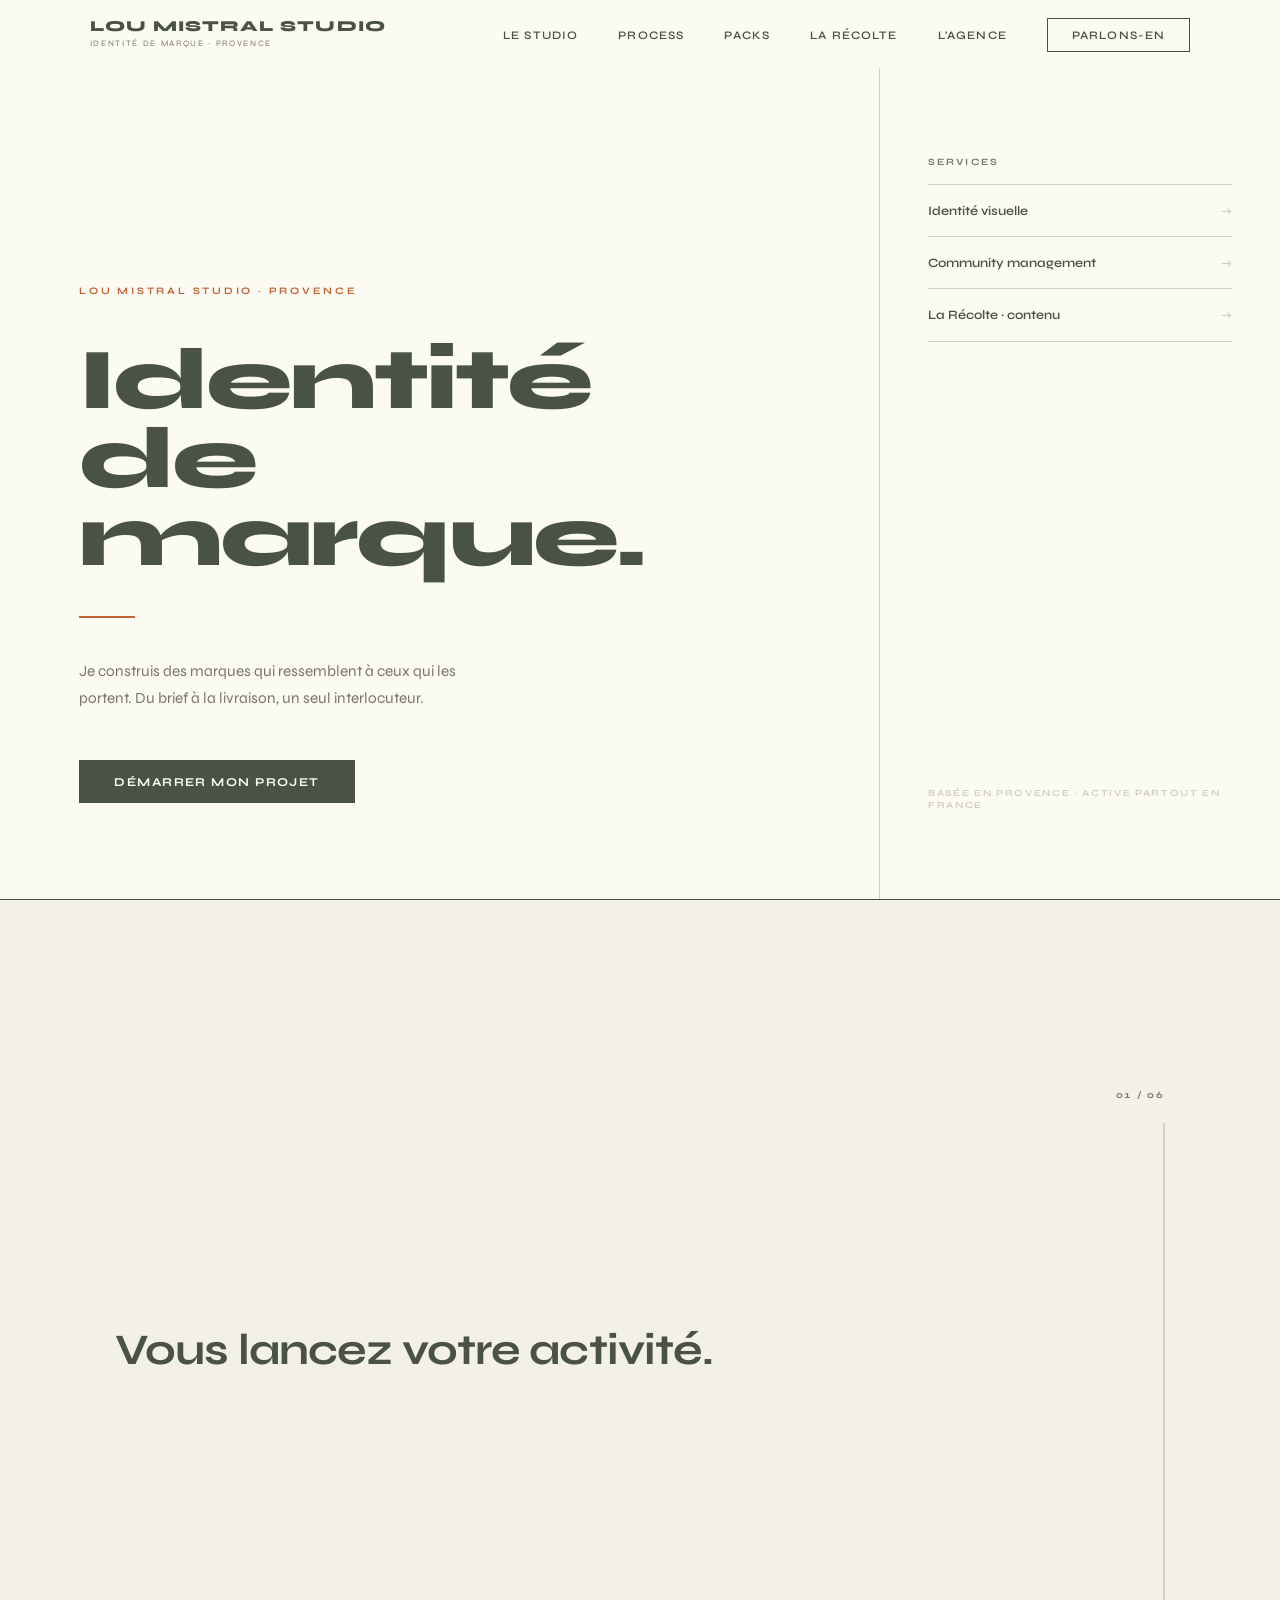
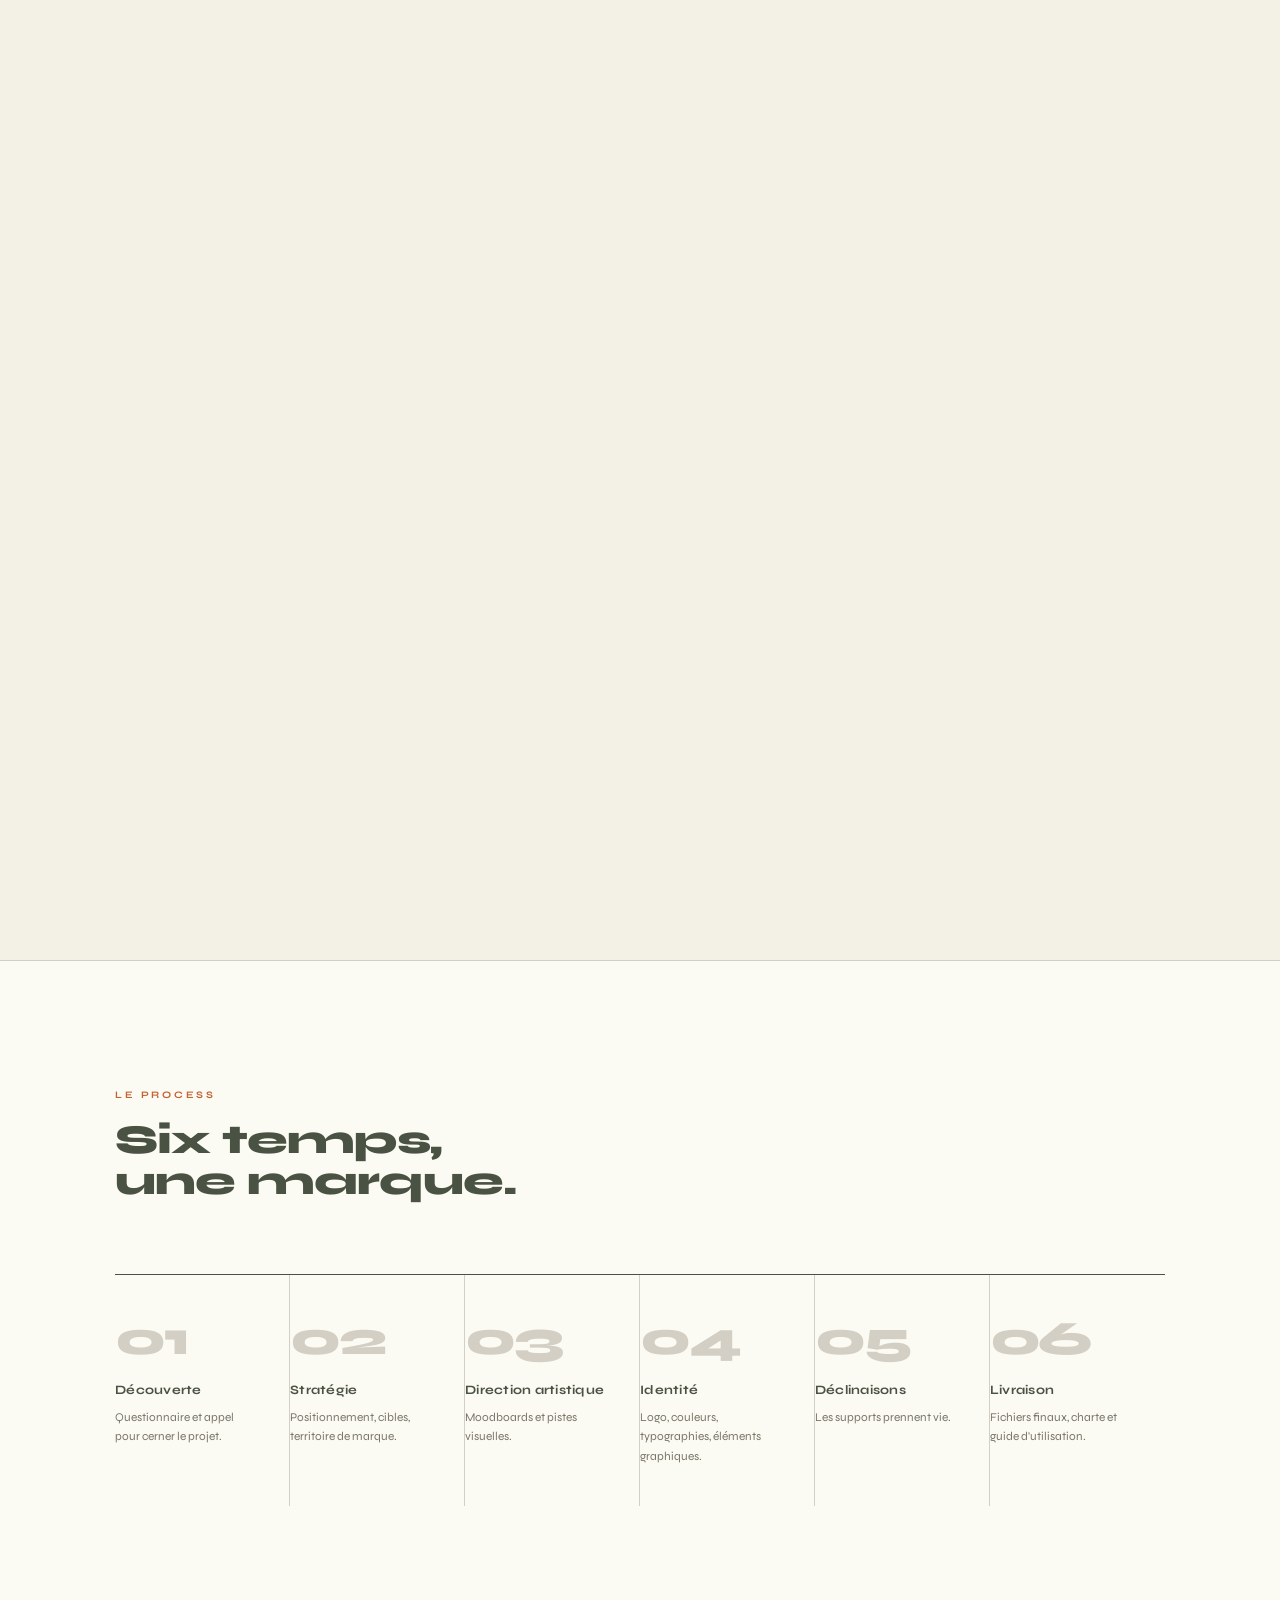
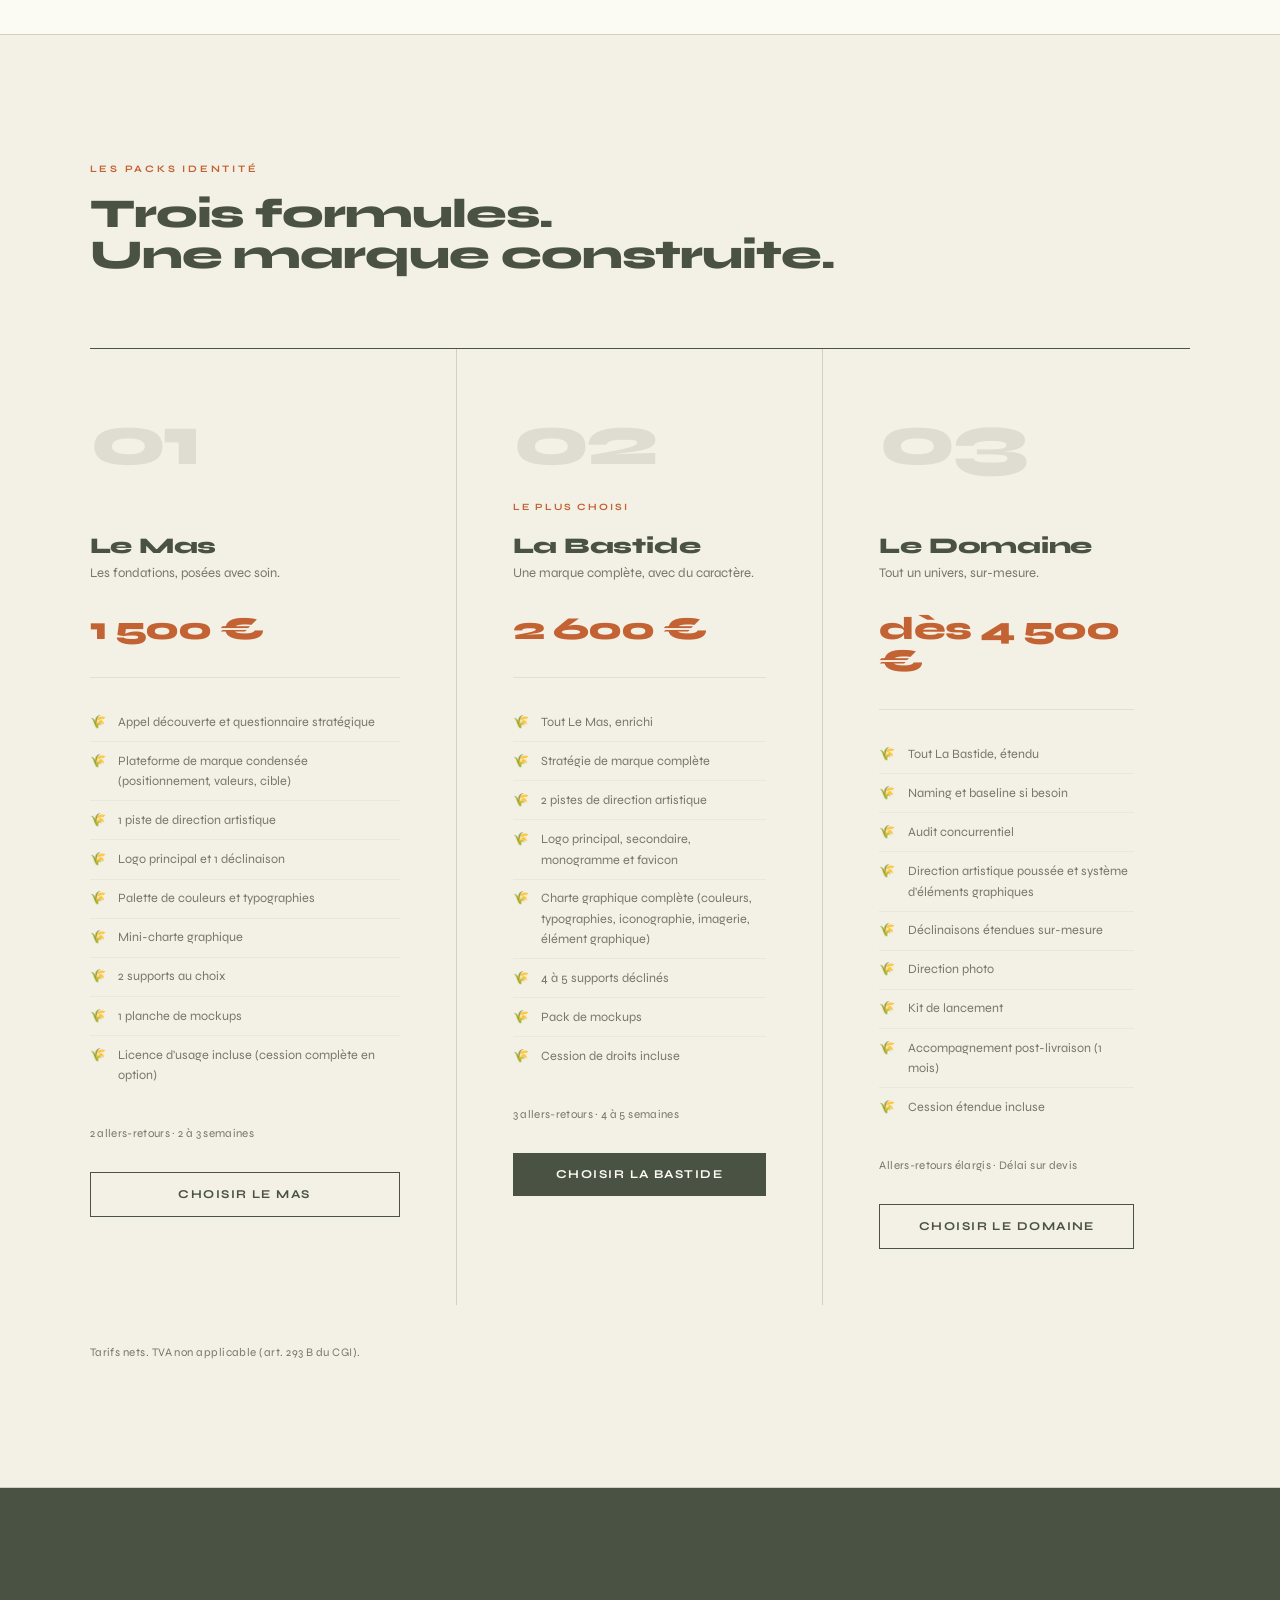
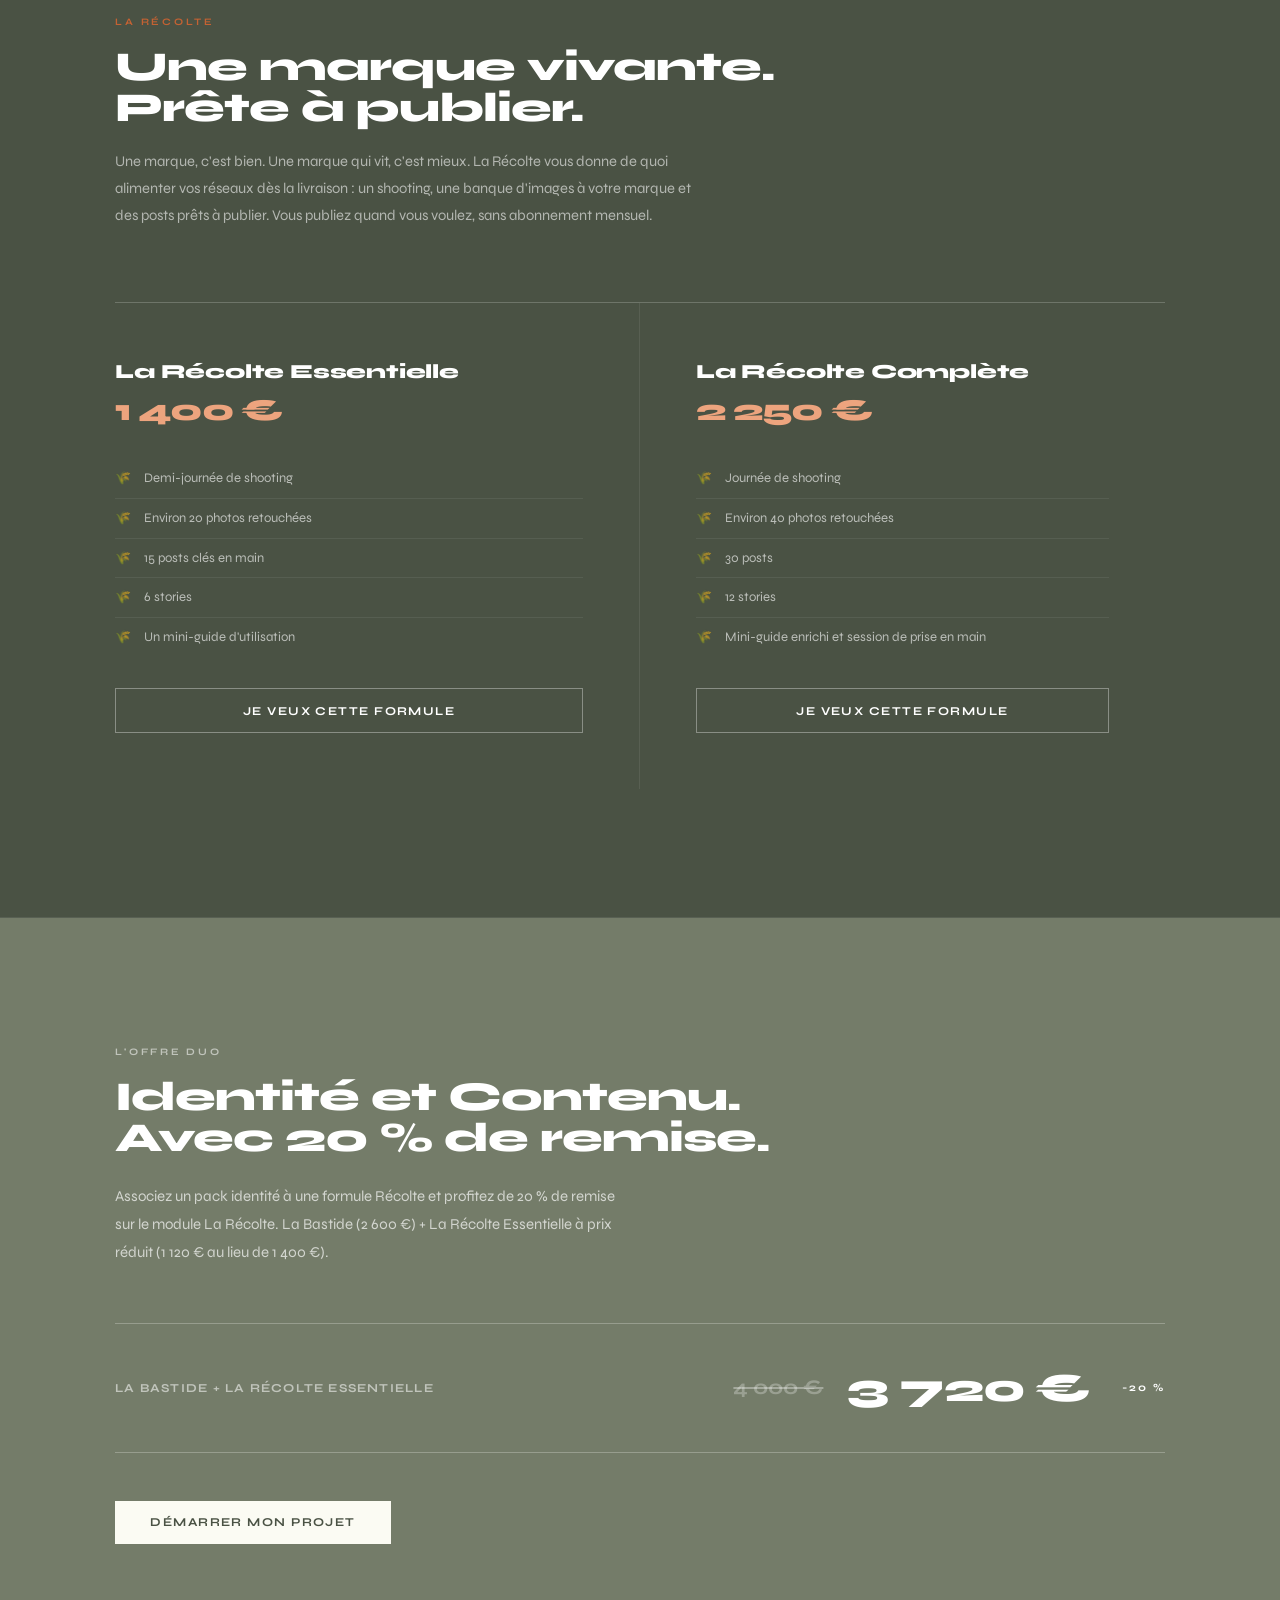
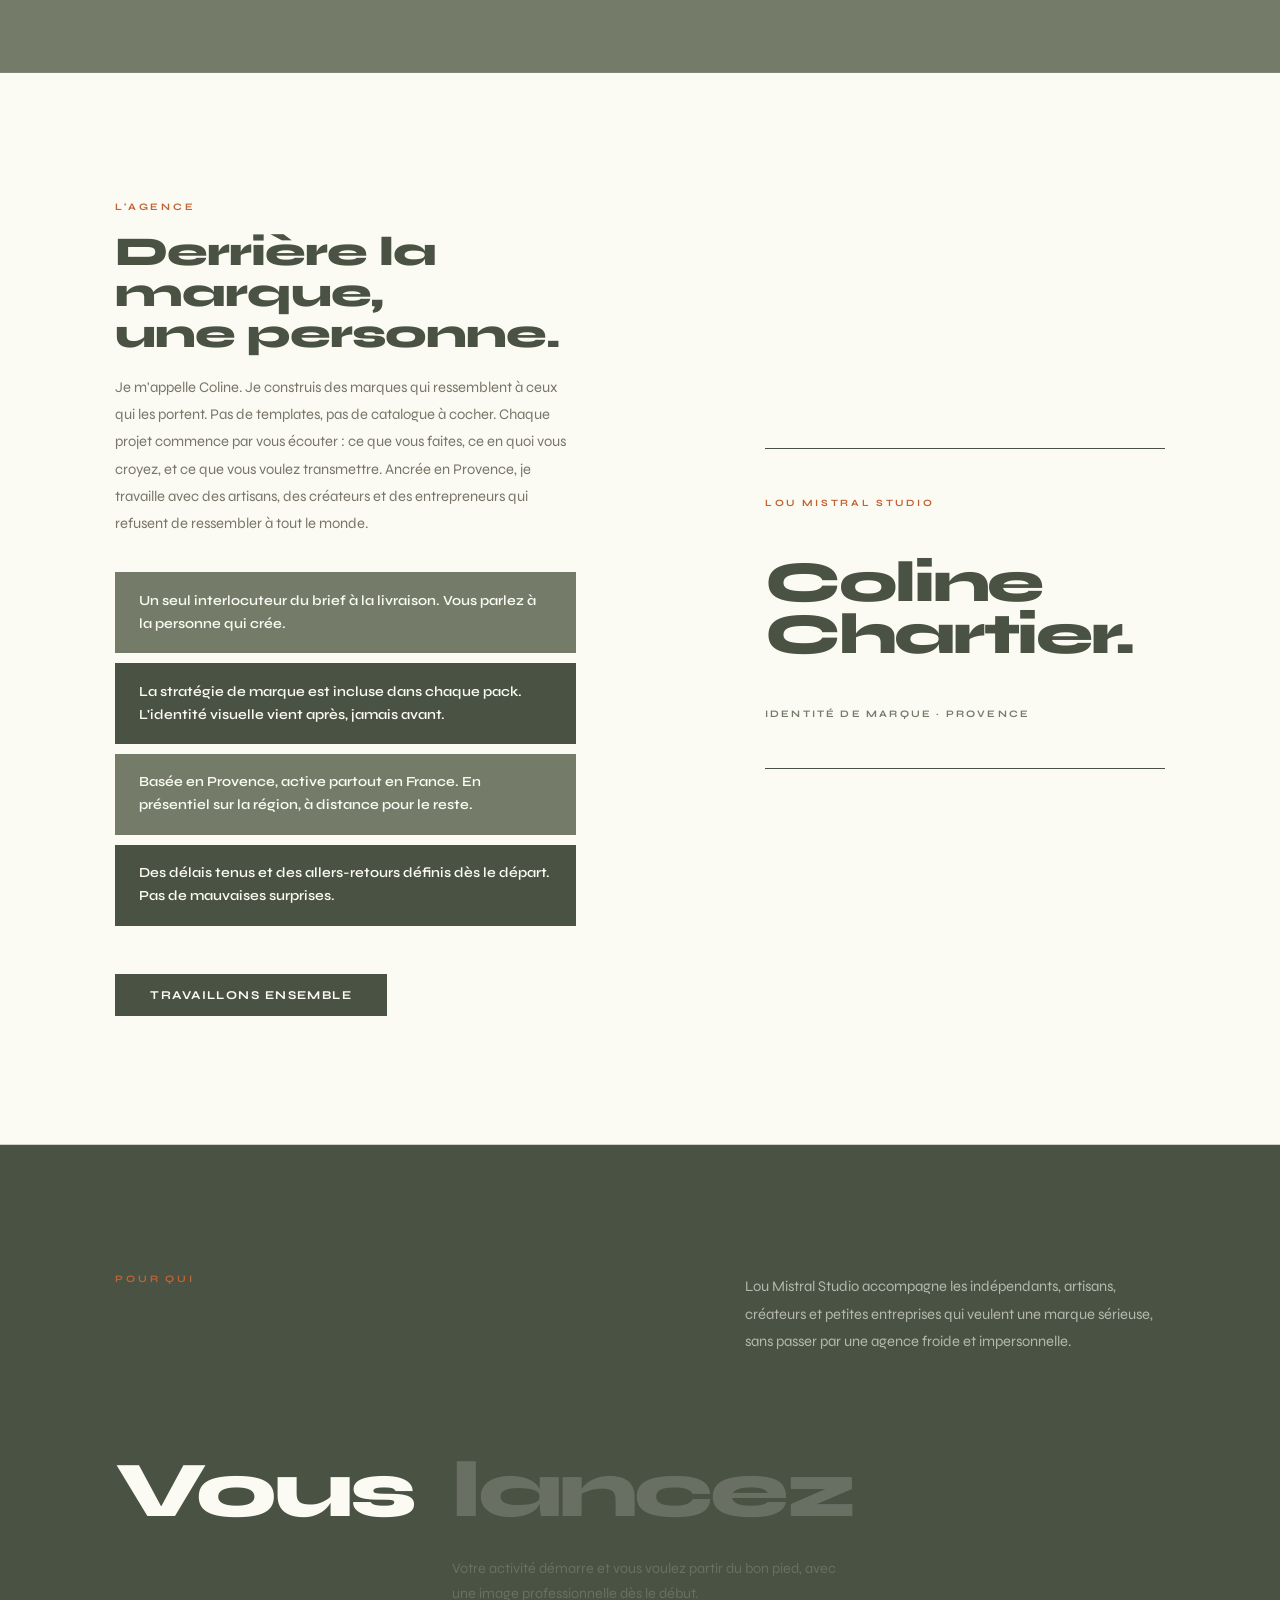
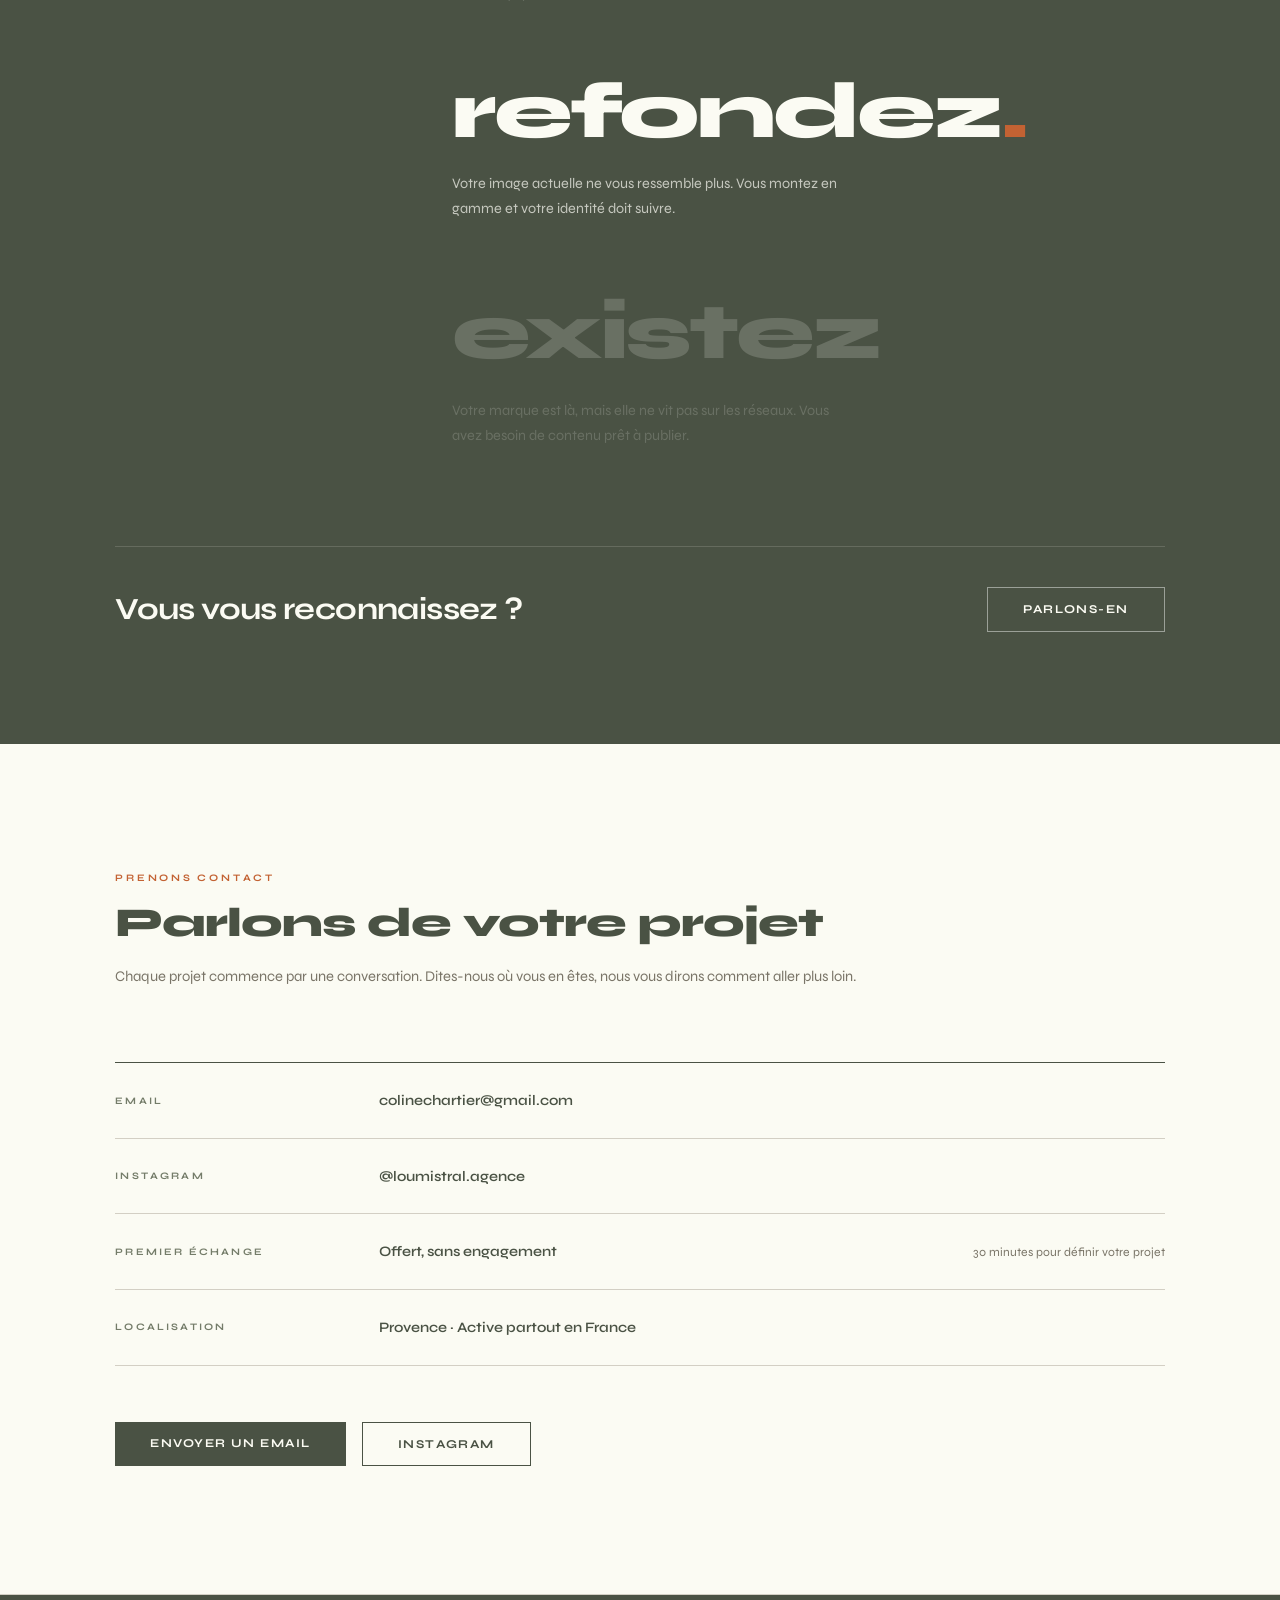
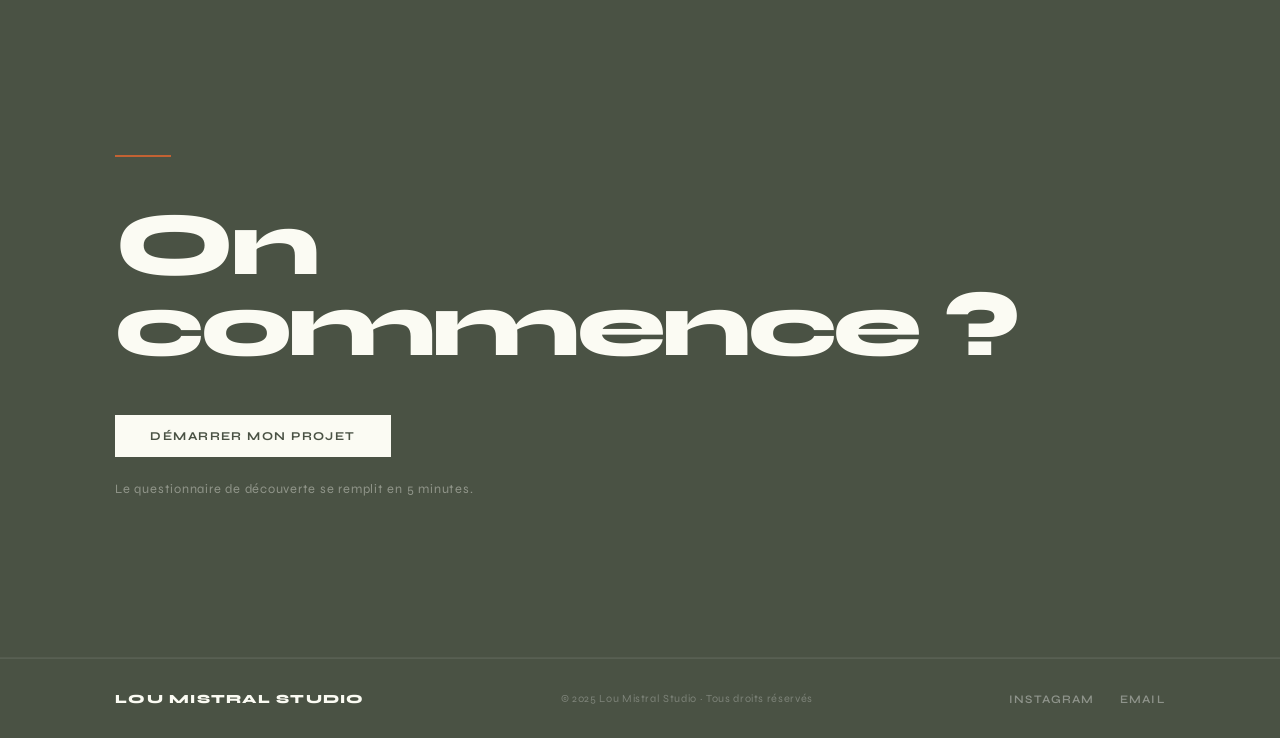
==== commit a63655e5: "Ajustements : épis de blé, bandeaux agence, nouvelle section Pour qui - retire le trait orange du ma" ====
--- a/public/index.html
+++ b/public/index.html
@@ -127,7 +127,6 @@
             </div>
 
             <div class="beat beat--final">
-              <div class="beat-rule"></div>
               <p class="beat-text">
                 On ne livre pas un logo. On construit une marque qui tient debout, du positionnement jusqu'au moindre point de contact.
               </p>
@@ -284,7 +283,7 @@
         <p class="recolte-price">1 400 €</p>
         <ul class="recolte-feats">
           <li class="recolte-feat"><span class="recolte-feat-mark"></span>Demi-journée de shooting</li>
-          <li class="recolte-feat"><span class="recolte-feat-mark"></span>~20 photos retouchées</li>
+          <li class="recolte-feat"><span class="recolte-feat-mark"></span>Environ 20 photos retouchées</li>
           <li class="recolte-feat"><span class="recolte-feat-mark"></span>15 posts clés en main</li>
           <li class="recolte-feat"><span class="recolte-feat-mark"></span>6 stories</li>
           <li class="recolte-feat"><span class="recolte-feat-mark"></span>Un mini-guide d'utilisation</li>
@@ -296,7 +295,7 @@
         <p class="recolte-price">2 250 €</p>
         <ul class="recolte-feats">
           <li class="recolte-feat"><span class="recolte-feat-mark"></span>Journée de shooting</li>
-          <li class="recolte-feat"><span class="recolte-feat-mark"></span>~40 photos retouchées</li>
+          <li class="recolte-feat"><span class="recolte-feat-mark"></span>Environ 40 photos retouchées</li>
           <li class="recolte-feat"><span class="recolte-feat-mark"></span>30 posts</li>
           <li class="recolte-feat"><span class="recolte-feat-mark"></span>12 stories</li>
           <li class="recolte-feat"><span class="recolte-feat-mark"></span>Mini-guide enrichi et session de prise en main</li>
@@ -332,19 +331,15 @@
       </p>
       <div class="agence-bullets reveal reveal-d2">
         <div class="agence-bullet">
-          <span class="agence-bullet-num">01</span>
           <span class="agence-bullet-text">Un seul interlocuteur du brief à la livraison. Vous parlez à la personne qui crée.</span>
         </div>
         <div class="agence-bullet">
-          <span class="agence-bullet-num">02</span>
           <span class="agence-bullet-text">La stratégie de marque est incluse dans chaque pack. L'identité visuelle vient après, jamais avant.</span>
         </div>
         <div class="agence-bullet">
-          <span class="agence-bullet-num">03</span>
           <span class="agence-bullet-text">Basée en Provence, active partout en France. En présentiel sur la région, à distance pour le reste.</span>
         </div>
         <div class="agence-bullet">
-          <span class="agence-bullet-num">04</span>
           <span class="agence-bullet-text">Des délais tenus et des allers-retours définis dès le départ. Pas de mauvaises surprises.</span>
         </div>
       </div>
@@ -361,57 +356,34 @@
 
   <!-- ═══ 8. POUR QUI ═══════════════════════════════════════════════ -->
   <section class="zone" id="zone">
-    <div class="zone-header">
+    <div class="zone-top">
       <span class="section-label reveal">Pour qui</span>
-      <h2 class="section-title reveal reveal-d1">Vous vous<br>reconnaissez ?</h2>
-      <p class="section-desc reveal reveal-d2">
+      <p class="zone-intro reveal reveal-d1">
         Lou Mistral Studio accompagne les indépendants, artisans, créateurs et petites entreprises qui veulent une marque sérieuse, sans passer par une agence froide et impersonnelle.
       </p>
     </div>
-    <div class="zone-list reveal reveal-d2">
-      <div class="zone-item">
-        <div class="zone-item-title">Vous lancez</div>
-        <div class="zone-item-desc">Votre activité démarre et vous voulez partir du bon pied, avec une image professionnelle dès le début.</div>
-      </div>
-      <div class="zone-item">
-        <div class="zone-item-title">Vous refondez</div>
-        <div class="zone-item-desc">Votre image actuelle ne vous ressemble plus. Vous montez en gamme et votre identité doit suivre.</div>
-      </div>
-      <div class="zone-item">
-        <div class="zone-item-title">Vous existez</div>
-        <div class="zone-item-desc">Votre marque est là, mais elle ne vit pas sur les réseaux. Vous avez besoin de contenu prêt à publier.</div>
-      </div>
-    </div>
-  </section>
-
-  <!-- ═══ TÉMOIGNAGES ══════════════════════════════════════════════════ -->
-  <section class="temoignages" id="temoignages">
-    <div class="temoignages-header">
-      <span class="section-label reveal">Ils en parlent</span>
-      <h2 class="section-title reveal reveal-d1">Ce que disent<br>les clients</h2>
-    </div>
-    <div class="temoignages-list reveal reveal-d2">
-      <div class="temoignage-row">
-        <p class="temoignage-quote">À compléter avec votre premier témoignage client.</p>
-        <div class="temoignage-author">
-          <span class="temoignage-name">Prénom Nom</span>
-          <span class="temoignage-role">Activité · Ville</span>
-        </div>
-      </div>
-      <div class="temoignage-row">
-        <p class="temoignage-quote">À compléter avec votre deuxième témoignage client.</p>
-        <div class="temoignage-author">
-          <span class="temoignage-name">Prénom Nom</span>
-          <span class="temoignage-role">Activité · Ville</span>
-        </div>
-      </div>
-      <div class="temoignage-row">
-        <p class="temoignage-quote">À compléter avec votre troisième témoignage client.</p>
-        <div class="temoignage-author">
-          <span class="temoignage-name">Prénom Nom</span>
-          <span class="temoignage-role">Activité · Ville</span>
-        </div>
-      </div>
+
+    <div class="zone-phrase">
+      <div class="zone-vous" aria-hidden="true">Vous</div>
+      <ul class="zone-verbs">
+        <li class="zone-verb is-active">
+          <span class="zone-verb-word"><span class="sr-only">Vous </span>lancez<span class="zone-dot">.</span></span>
+          <span class="zone-verb-desc">Votre activité démarre et vous voulez partir du bon pied, avec une image professionnelle dès le début.</span>
+        </li>
+        <li class="zone-verb">
+          <span class="zone-verb-word"><span class="sr-only">Vous </span>refondez<span class="zone-dot">.</span></span>
+          <span class="zone-verb-desc">Votre image actuelle ne vous ressemble plus. Vous montez en gamme et votre identité doit suivre.</span>
+        </li>
+        <li class="zone-verb">
+          <span class="zone-verb-word"><span class="sr-only">Vous </span>existez<span class="zone-dot">.</span></span>
+          <span class="zone-verb-desc">Votre marque est là, mais elle ne vit pas sur les réseaux. Vous avez besoin de contenu prêt à publier.</span>
+        </li>
+      </ul>
+    </div>
+
+    <div class="zone-end reveal">
+      <h2 class="zone-question">Vous vous reconnaissez ?</h2>
+      <a href="#contact" class="btn btn-outline-white">Parlons-en</a>
     </div>
   </section>
 
--- a/public/assets/css/style.css
+++ b/public/assets/css/style.css
@@ -332,12 +332,6 @@
   will-change: opacity, transform;
 }
 
-.beat-rule {
-  width: 48px; height: 2px;
-  background: var(--terre-sud);
-  margin-bottom: 1.8rem;
-}
-
 .beat-text {
   font-size: clamp(1.6rem, 3.4vw, 3rem);
   font-weight: 700;
@@ -593,12 +587,14 @@
 }
 .pack-feat:last-child { border-bottom: none; }
 
-.pack-feat-mark {
-  width: 10px; height: 1.5px;
-  background: var(--vert-alpilles);
+.pack-feat-mark,
+.recolte-feat-mark {
   flex-shrink: 0;
-  margin-top: 9px;
-}
+  font-size: 0.8rem;
+  line-height: 1.6;
+}
+.pack-feat-mark::before,
+.recolte-feat-mark::before { content: "\1F33E"; }
 
 .pack-meta {
   font-size: 0.72rem;
@@ -679,13 +675,6 @@
   border-bottom: 1px solid rgba(255,255,255,0.07);
 }
 .recolte-feat:last-child { border-bottom: none; }
-
-.recolte-feat-mark {
-  width: 10px; height: 1.5px;
-  background: var(--terre-sud);
-  flex-shrink: 0;
-  margin-top: 9px;
-}
 
 .recolte-card-cta {
   display: block;
@@ -788,32 +777,23 @@
 .agence .section-title { color: var(--vert-fonce); }
 
 .agence-bullets {
+  display: flex;
+  flex-direction: column;
+  gap: 0.6rem;
   margin: 2.2rem 0 3rem;
 }
 
 .agence-bullet {
-  display: flex;
-  align-items: flex-start;
-  gap: 1.5rem;
-  padding: 1.2rem 0;
-  border-bottom: 0.75px solid var(--rule-light);
-}
-.agence-bullet:first-child { border-top: 0.75px solid var(--rule-light); }
-
-.agence-bullet-num {
-  font-size: 0.6rem;
-  font-weight: 700;
-  letter-spacing: 0.1em;
-  color: var(--vert-alpilles);
-  flex-shrink: 0;
-  margin-top: 3px;
-  min-width: 20px;
-}
+  background: var(--vert-alpilles);
+  padding: 1.1rem 1.5rem;
+}
+.agence-bullet:nth-child(even) { background: var(--vert-fonce); }
 
 .agence-bullet-text {
   font-size: 0.87rem;
-  color: var(--texte-muted);
-  line-height: 1.75;
+  font-weight: 600;
+  color: var(--blanc-camargue);
+  line-height: 1.65;
 }
 
 /* Agence right: typographic composition */
@@ -860,101 +840,108 @@
 }
 
 /* ═══════════════════════════════════════════════════════════
-   8. POUR QUI
+   8. POUR QUI (une phrase à compléter)
 ═══════════════════════════════════════════════════════════ */
 .zone {
   background: var(--vert-fonce);
-  padding: 8rem 9%;
-  border-bottom: 1.5px solid rgba(255,255,255,0.08);
-}
-
-.zone-header { margin-bottom: 4rem; }
-.zone .section-label { color: var(--terre-sud); }
-.zone .section-title { color: white; }
-.zone .section-desc {
-  color: rgba(255,255,255,0.55);
-  max-width: 480px;
+  color: var(--blanc-camargue);
+  padding: 8rem 9% 7rem;
+}
+
+.zone-top {
+  display: grid;
+  grid-template-columns: minmax(0, 1fr) minmax(0, 420px);
+  gap: 3rem;
+  align-items: start;
+  margin-bottom: 6rem;
+}
+.zone .section-label { color: var(--terre-sud); margin-bottom: 0; }
+.zone-intro {
+  font-size: 0.92rem;
+  line-height: 1.85;
+  color: rgba(251,251,243,0.6);
+}
+
+.zone-phrase {
+  display: grid;
+  grid-template-columns: auto minmax(0, 1fr);
+  gap: 0 clamp(1.2rem, 3vw, 3rem);
+  align-items: start;
+}
+
+.zone-vous,
+.zone-verb-word {
+  font-size: clamp(2.4rem, 6.2vw, 6.2rem);
+  font-weight: 800;
+  letter-spacing: -0.04em;
+  line-height: 1;
+}
+
+.zone-vous {
+  position: sticky;
+  top: 40vh;
+  color: var(--blanc-camargue);
+}
+
+.zone-verbs { list-style: none; }
+
+.zone-verb {
+  padding: 0 0 4.5rem;
+  cursor: default;
+}
+.zone-verb:last-child { padding-bottom: 0; }
+
+.zone-verb-word {
+  display: block;
+  color: rgba(251,251,243,0.18);
+  transition: color 0.5s ease;
+}
+.zone-dot { color: transparent; transition: color 0.5s ease; }
+
+.zone-verb-desc {
+  display: block;
+  max-width: 400px;
   margin-top: 1.2rem;
-}
-
-.zone-list {
-  display: flex;
-  flex-direction: column;
-  border-top: 1.5px solid rgba(255,255,255,0.18);
-}
-
-.zone-item {
-  display: grid;
-  grid-template-columns: 200px 1fr;
-  gap: 4rem;
-  padding: 2.2rem 0;
-  border-bottom: 0.75px solid rgba(255,255,255,0.08);
-  align-items: start;
-}
-
-.zone-item-title {
-  font-size: 1.05rem;
-  font-weight: 800;
-  letter-spacing: -0.01em;
-  color: white;
-}
-
-.zone-item-desc {
-  font-size: 0.87rem;
-  color: rgba(255,255,255,0.5);
+  font-size: 0.9rem;
   line-height: 1.75;
-}
-
-/* ═══════════════════════════════════════════════════════════
-   TÉMOIGNAGES
-═══════════════════════════════════════════════════════════ */
-.temoignages {
-  background: var(--beige-chaud);
-  padding: 8rem 9%;
-  border-bottom: 1.5px solid var(--rule-light);
-}
-
-.temoignages-header { margin-bottom: 4rem; }
-
-.temoignages-list {
-  display: flex;
-  flex-direction: column;
-  border-top: 1.5px solid var(--rule-strong);
-}
-
-.temoignage-row {
-  display: grid;
-  grid-template-columns: 1fr 220px;
-  gap: 4rem;
-  padding: 2.5rem 0;
-  border-bottom: 0.75px solid var(--rule-light);
-  align-items: start;
-}
-
-.temoignage-quote {
-  font-size: clamp(1rem, 1.4vw, 1.2rem);
-  font-weight: 600;
-  color: var(--vert-fonce);
-  line-height: 1.6;
-}
-
-.temoignage-author {
-  display: flex;
-  flex-direction: column;
-  gap: 4px;
-  padding-top: 4px;
-}
-
-.temoignage-name {
-  font-size: 0.82rem;
-  font-weight: 700;
-  color: var(--vert-fonce);
-  display: block;
-}
-
-.temoignage-role {
-  font-size: 0.74rem;
-  color: var(--texte-muted);
+  color: rgba(251,251,243,0.7);
+  opacity: 0.25;
+  transform: translateY(6px);
+  transition: opacity 0.5s ease, transform 0.5s ease;
+}
+
+.zone-verb.is-active .zone-verb-word { color: var(--blanc-camargue); }
+.zone-verb.is-active .zone-dot { color: var(--terre-sud); }
+.zone-verb.is-active .zone-verb-desc { opacity: 1; transform: none; }
+
+.zone-end {
+  display: flex;
+  align-items: center;
+  justify-content: space-between;
+  flex-wrap: wrap;
+  gap: 1.5rem 3rem;
+  margin-top: 6.5rem;
+  padding-top: 2.5rem;
+  border-top: 1px solid rgba(251,251,243,0.15);
+}
+.zone-question {
+  font-size: clamp(1.3rem, 2.4vw, 2rem);
+  font-weight: 700;
+  letter-spacing: -0.02em;
+}
+
+.sr-only {
+  position: absolute;
+  width: 1px; height: 1px;
+  overflow: hidden;
+  clip: rect(0 0 0 0);
+  white-space: nowrap;
+}
+
+@media (prefers-reduced-motion: reduce) {
+  .zone-verb-word { color: var(--blanc-camargue); }
+  .zone-dot { color: var(--terre-sud); }
+  .zone-verb-desc { opacity: 1; transform: none; }
 }
 
 /* ═══════════════════════════════════════════════════════════
@@ -1120,16 +1107,17 @@
   .agence-right { justify-content: flex-start; }
   .agence-plate { max-width: 100%; min-height: 280px; }
 
-  .zone-item { grid-template-columns: 1fr; gap: 0.8rem; }
+  .zone-top { grid-template-columns: 1fr; gap: 1.2rem; margin-bottom: 4rem; }
+  .zone-phrase { grid-template-columns: 1fr; }
+  .zone-vous { position: static; margin-bottom: 0.4rem; }
+  .zone-verb { padding-bottom: 3rem; }
+  .zone-end { margin-top: 4.5rem; }
 
   .manifeste-track { height: 460vh; }
   .manifeste-pin { grid-template-columns: 1fr; padding: 0 7%; }
   .manifeste-gauge { display: none; }
   .manifeste-stage { height: 62vh; }
   .intro-on .intro { padding: 0 7%; }
-
-  .temoignage-row { grid-template-columns: 1fr; gap: 1.2rem; }
-  .temoignage-author { padding-top: 0; flex-direction: row; gap: 1rem; align-items: center; }
 
   .contact-info-row { grid-template-columns: 1fr; gap: 0.5rem; }
   .contact-info-note { text-align: left; }
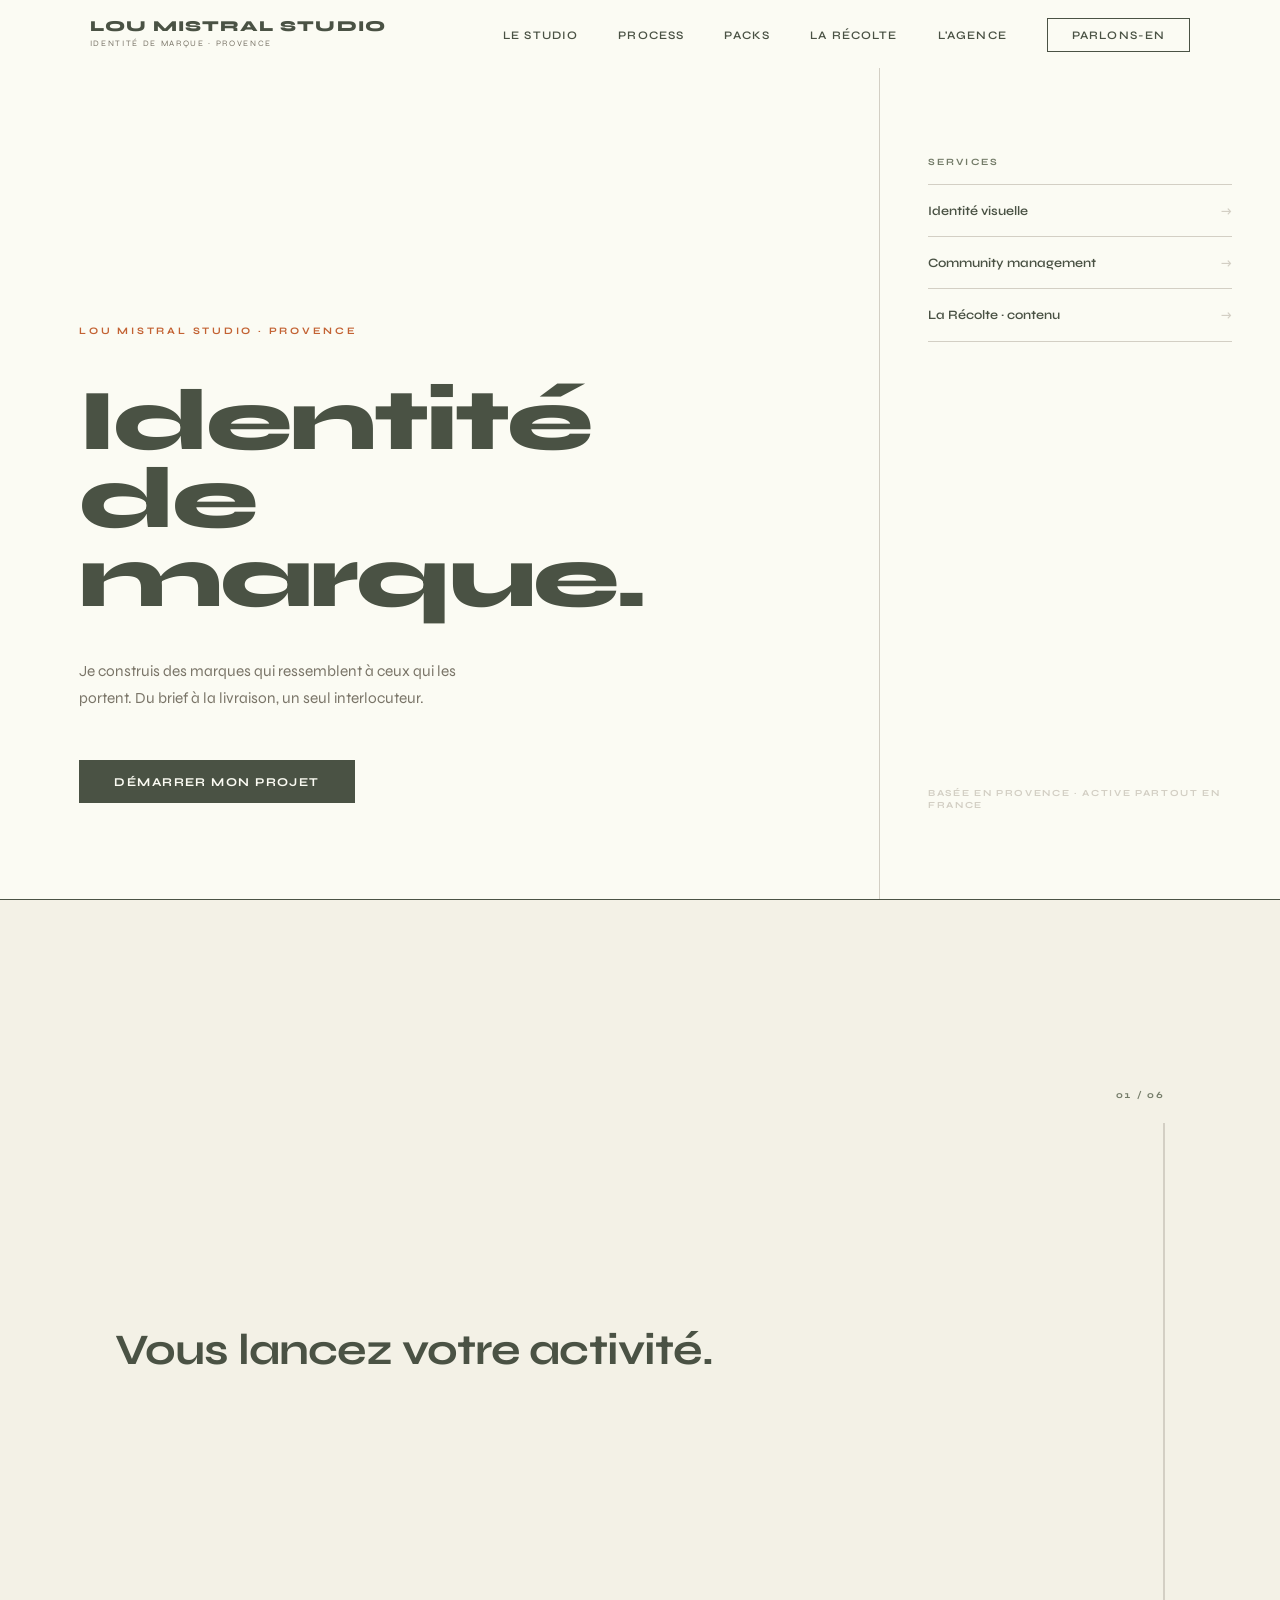
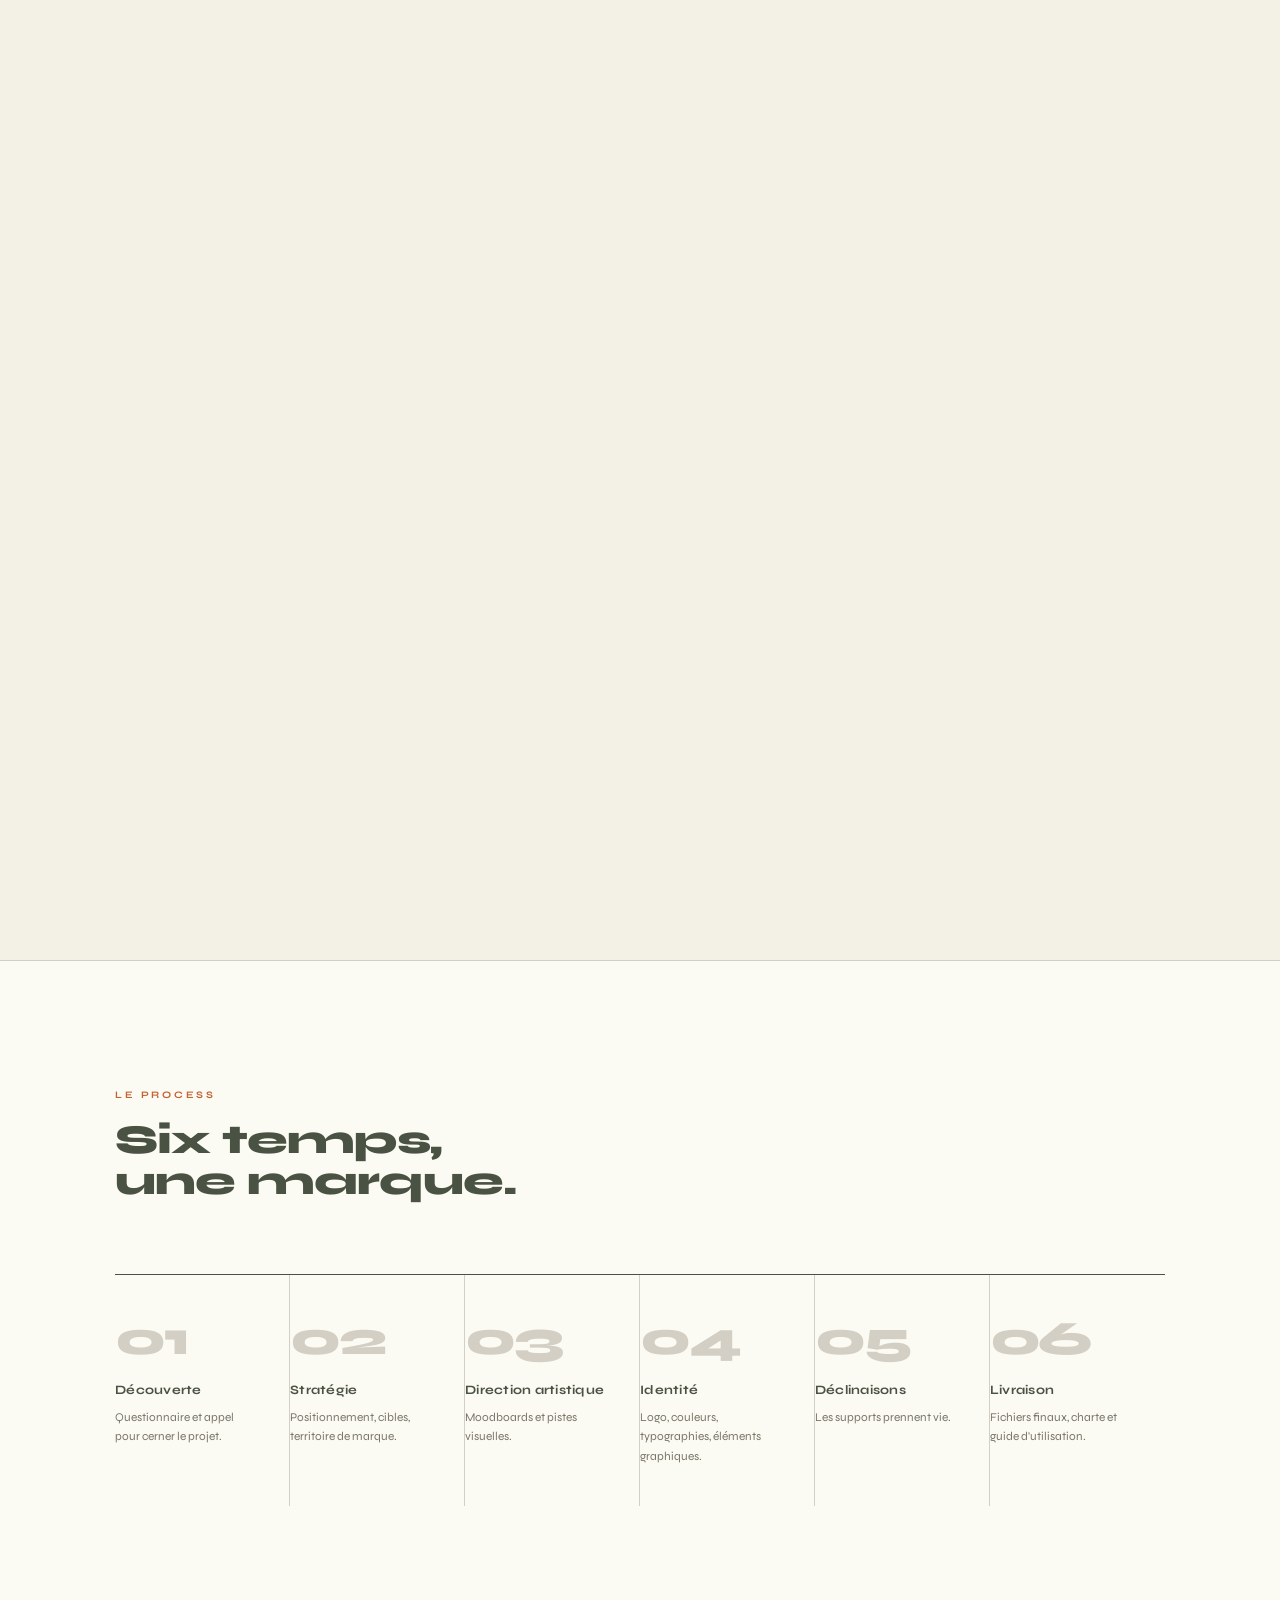
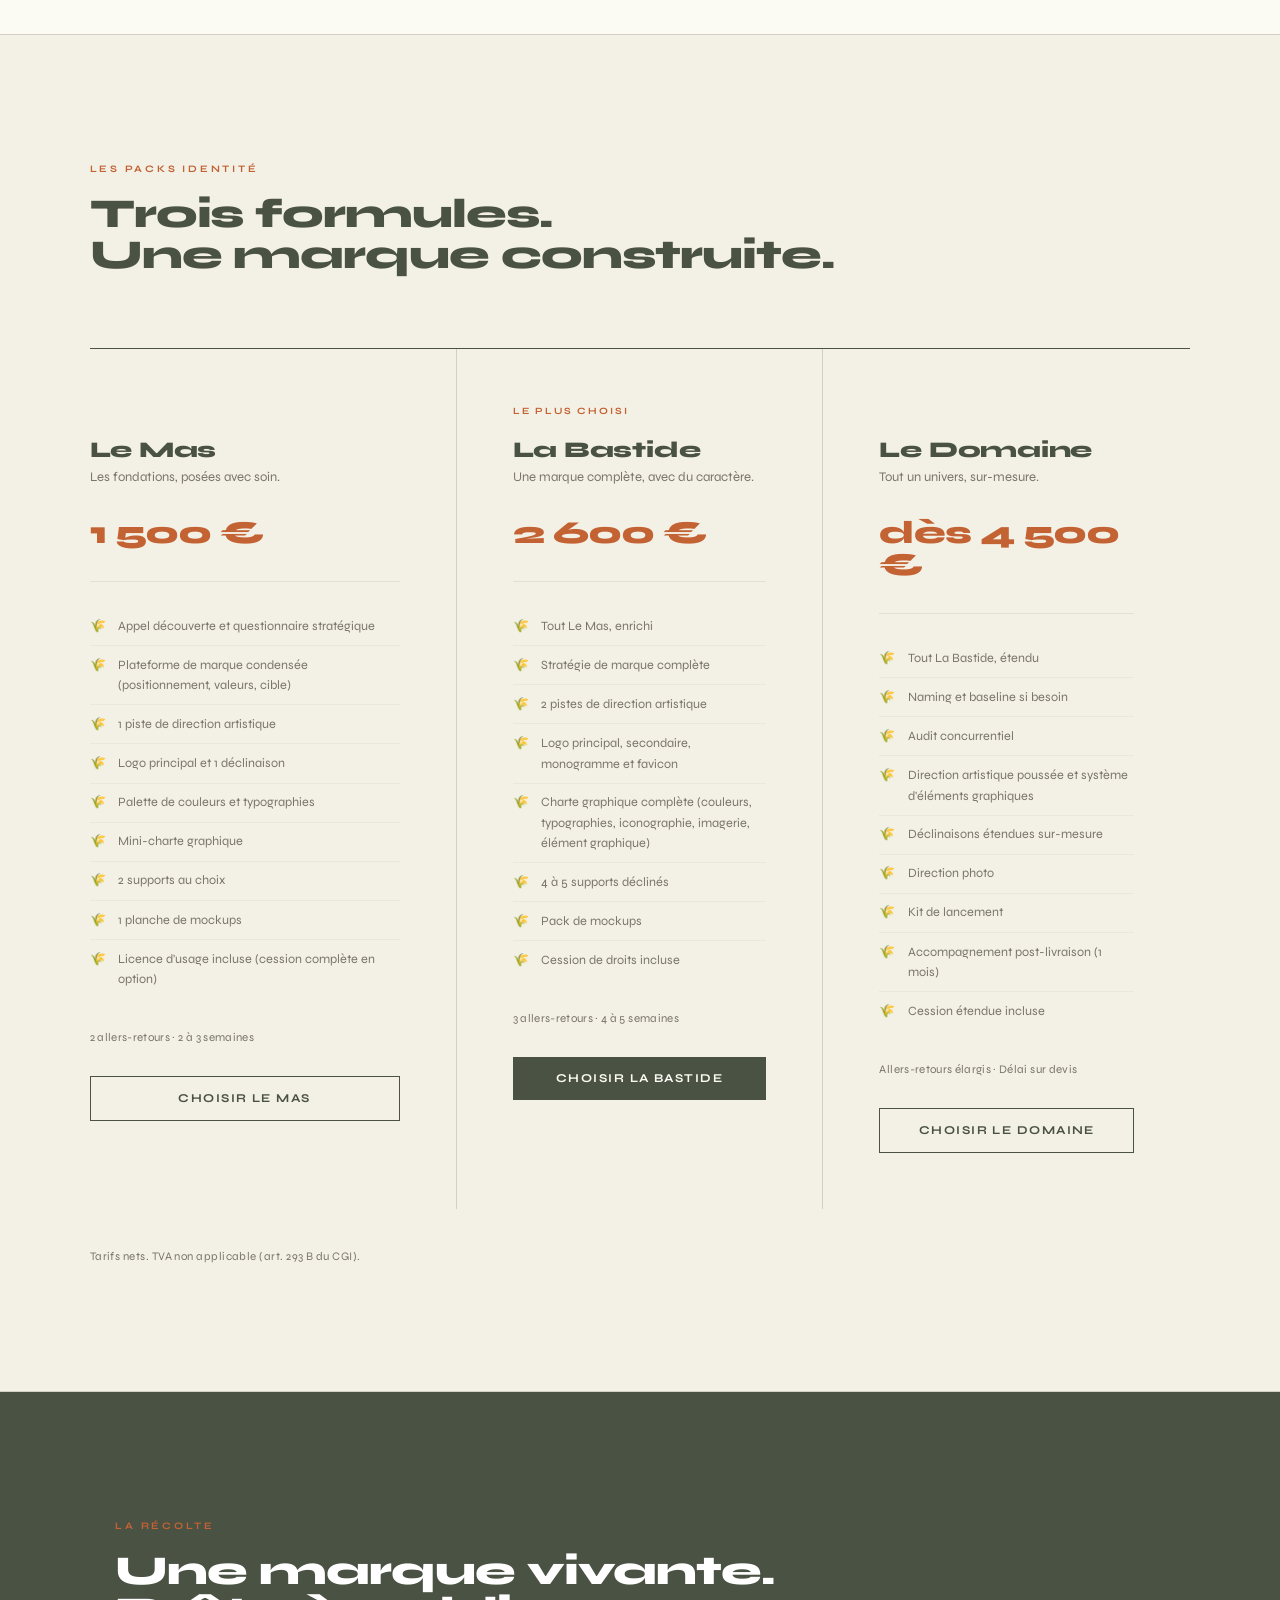
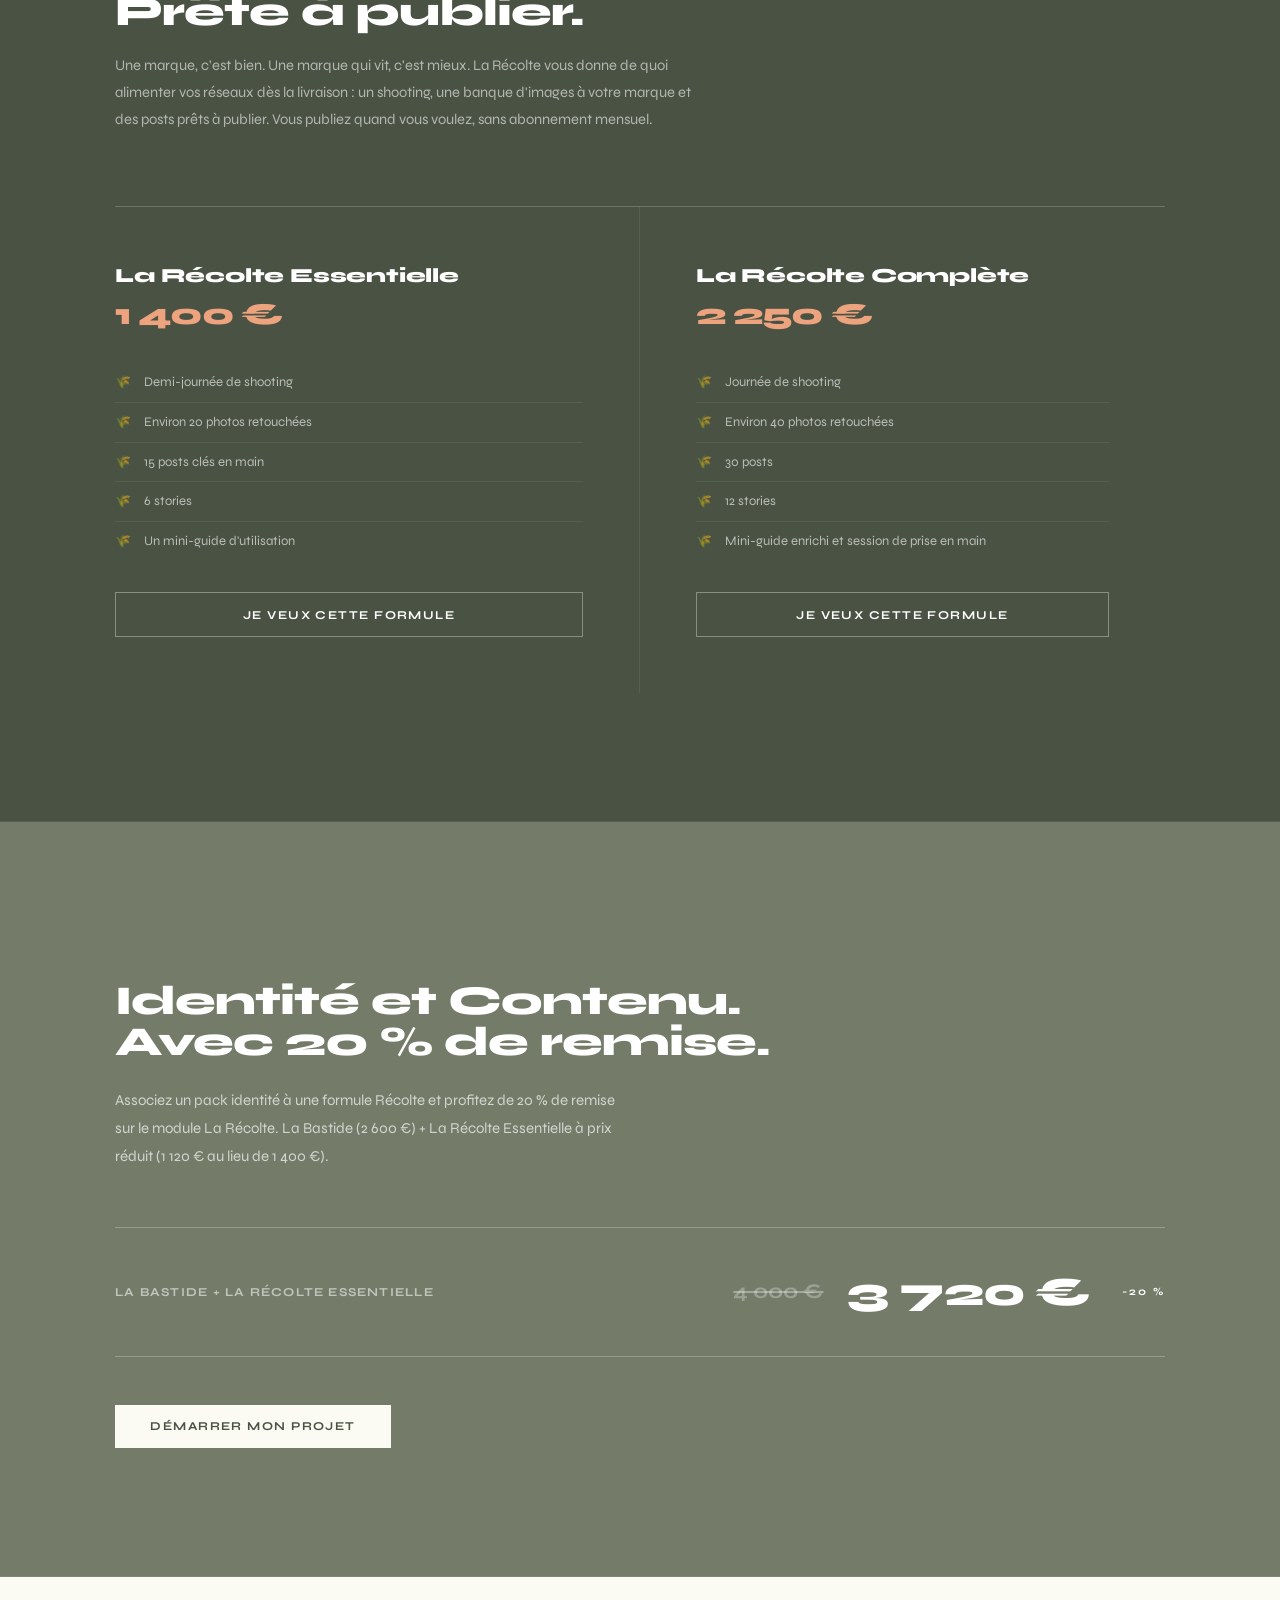
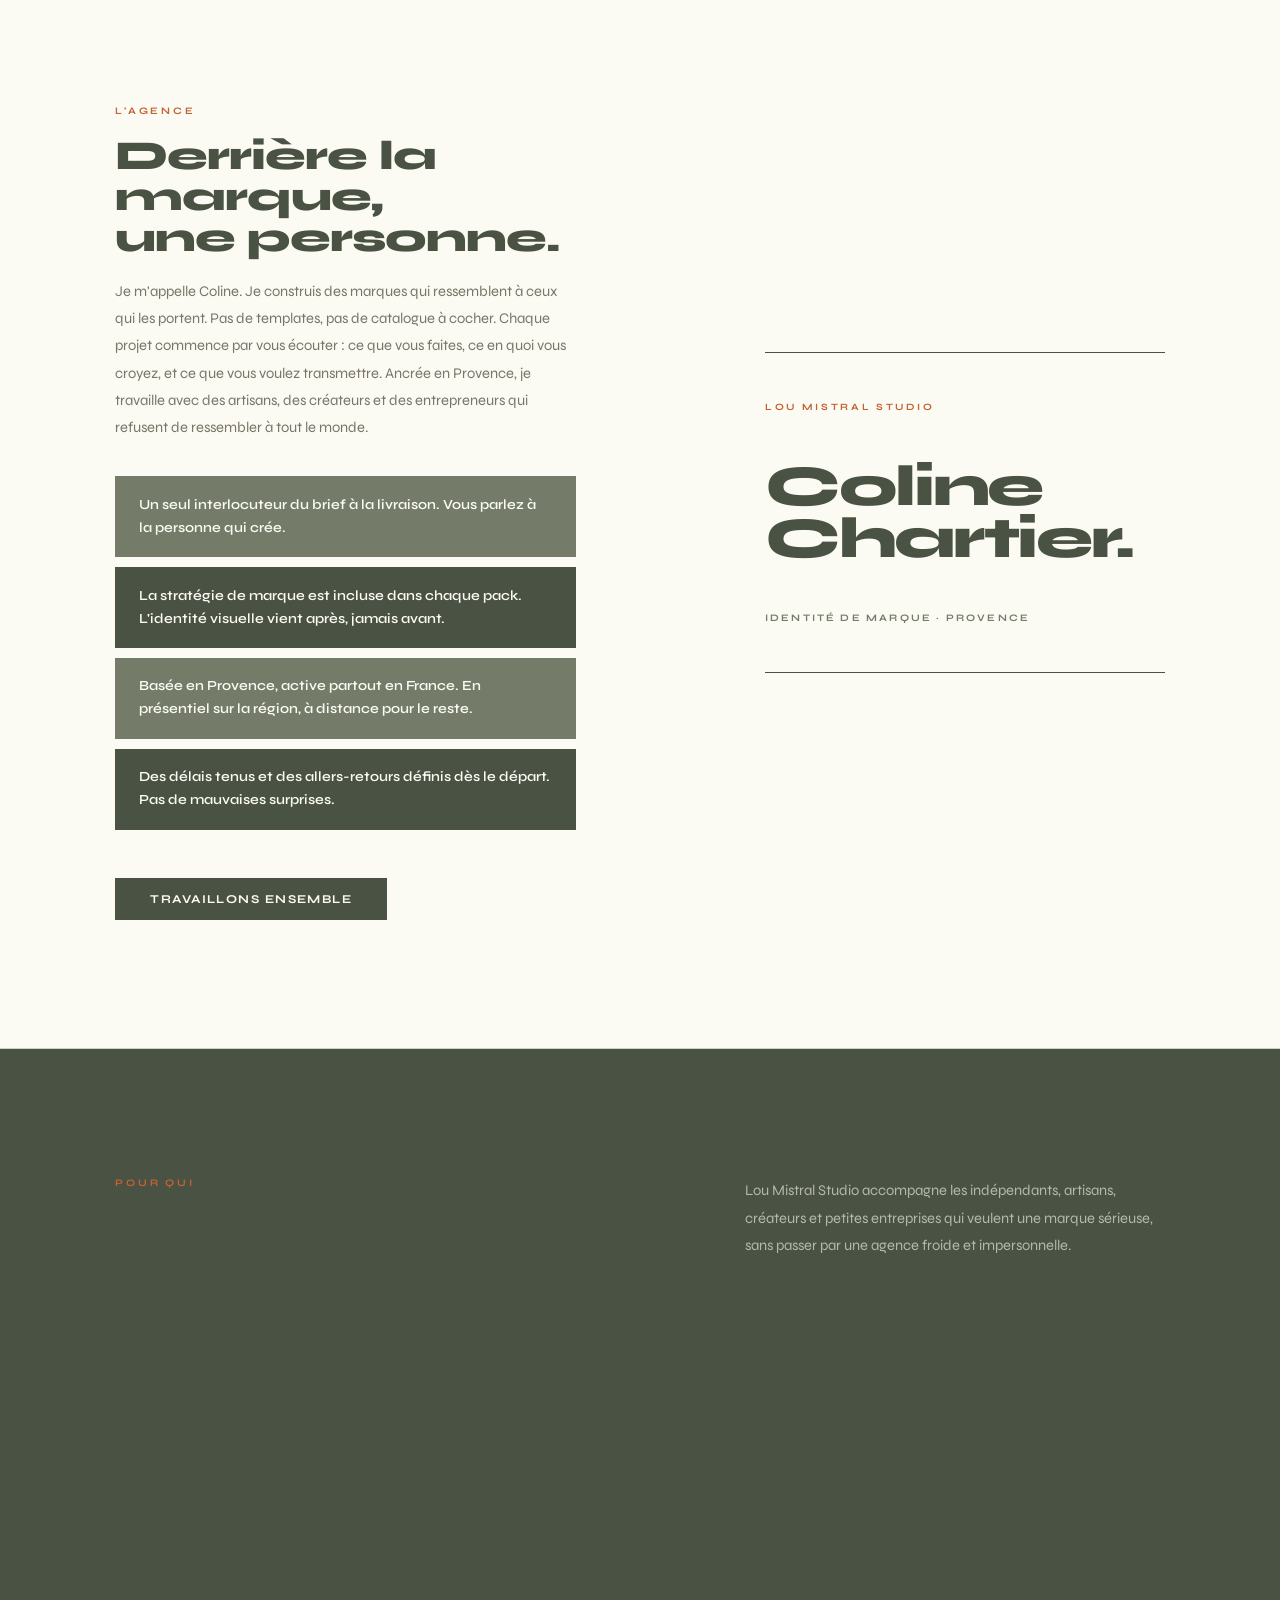
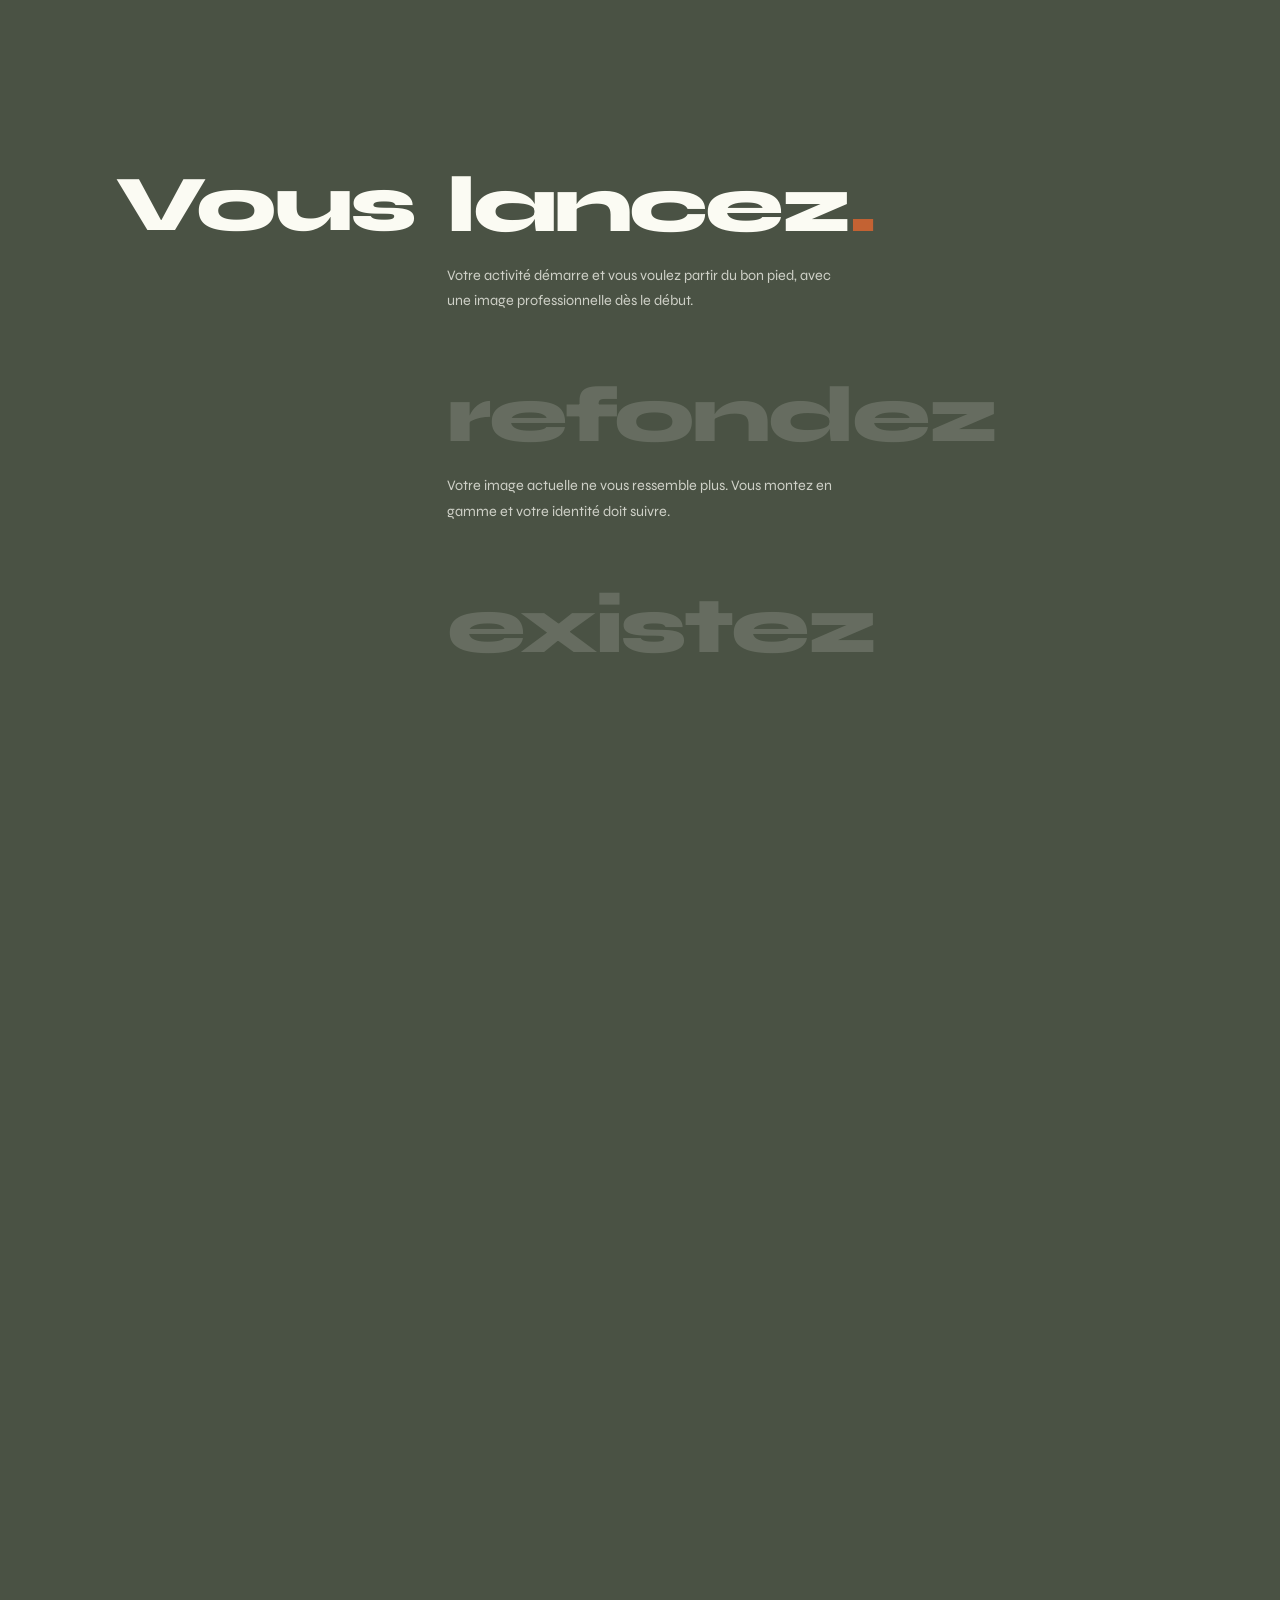
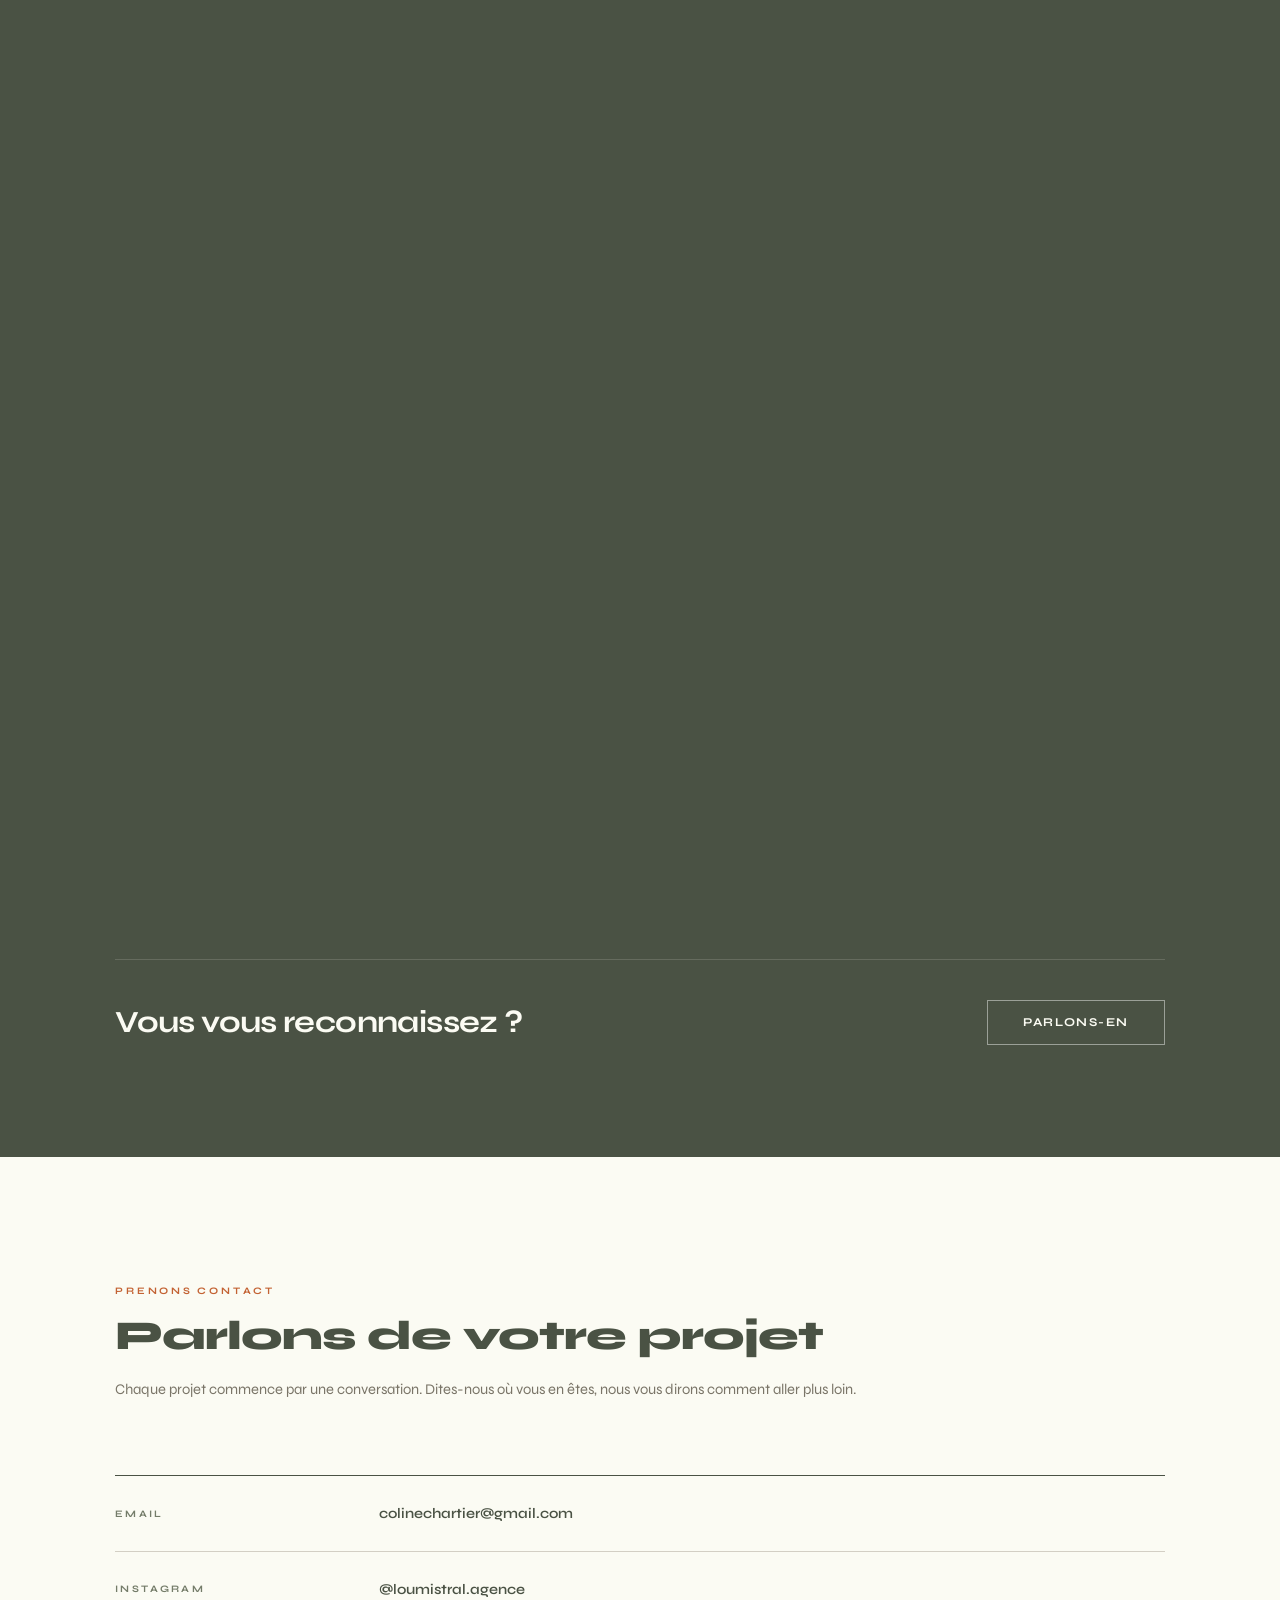
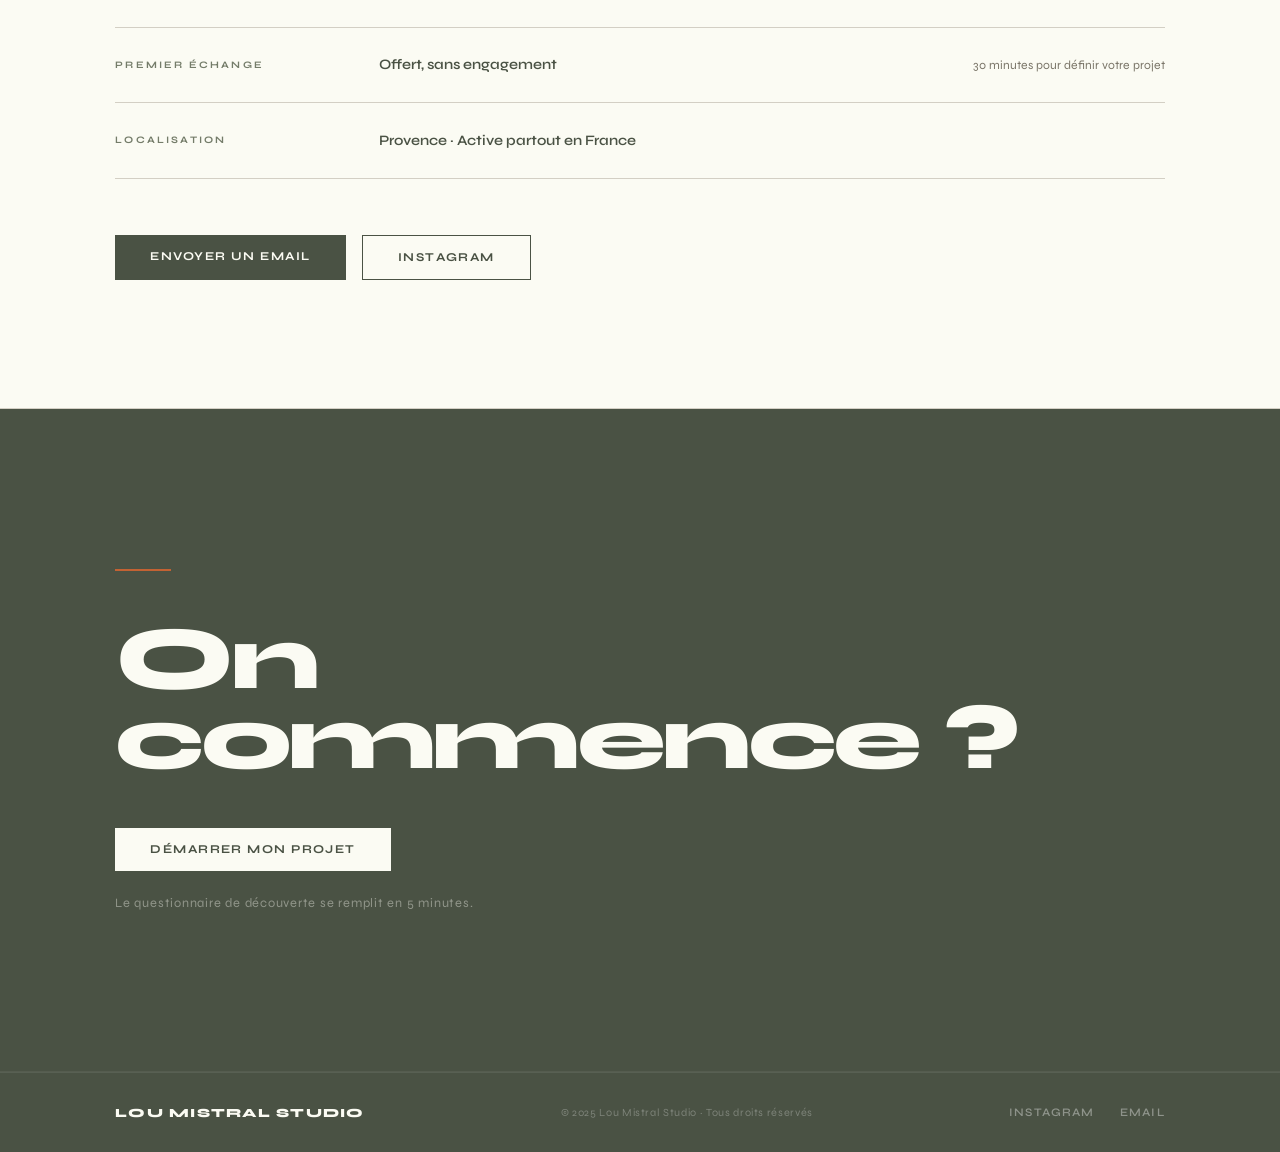
==== commit b2c07d23: "Pour qui : verbe toujours aligné sur « Vous », hero et packs épurés - la phrase est épinglée : les v" ====
--- a/public/index.html
+++ b/public/index.html
@@ -71,7 +71,6 @@
     <div class="hero-left">
       <p class="hero-eyebrow reveal">Lou Mistral Studio · Provence</p>
       <h1 class="hero-title reveal reveal-d1">Identité<br>de marque.</h1>
-      <div class="hero-accent-line reveal reveal-d1"></div>
       <p class="hero-baseline reveal reveal-d2">
         Je construis des marques qui ressemblent à ceux qui les portent. Du brief à la livraison, un seul interlocuteur.
       </p>
@@ -198,7 +197,6 @@
 
       <!-- Le Mas -->
       <div class="pack-card reveal">
-        <div class="pack-ghost-num">01</div>
         <span class="pack-badge"></span>
         <h3 class="pack-name">Le Mas</h3>
         <p class="pack-tagline">Les fondations, posées avec soin.</p>
@@ -221,7 +219,6 @@
 
       <!-- La Bastide (featured) -->
       <div class="pack-card featured reveal reveal-d1">
-        <div class="pack-ghost-num">02</div>
         <span class="pack-badge">Le plus choisi</span>
         <h3 class="pack-name">La Bastide</h3>
         <p class="pack-tagline">Une marque complète, avec du caractère.</p>
@@ -243,7 +240,6 @@
 
       <!-- Le Domaine -->
       <div class="pack-card reveal reveal-d2">
-        <div class="pack-ghost-num">03</div>
         <span class="pack-badge"></span>
         <h3 class="pack-name">Le Domaine</h3>
         <p class="pack-tagline">Tout un univers, sur-mesure.</p>
@@ -363,22 +359,26 @@
       </p>
     </div>
 
-    <div class="zone-phrase">
-      <div class="zone-vous" aria-hidden="true">Vous</div>
-      <ul class="zone-verbs">
-        <li class="zone-verb is-active">
-          <span class="zone-verb-word"><span class="sr-only">Vous </span>lancez<span class="zone-dot">.</span></span>
-          <span class="zone-verb-desc">Votre activité démarre et vous voulez partir du bon pied, avec une image professionnelle dès le début.</span>
-        </li>
-        <li class="zone-verb">
-          <span class="zone-verb-word"><span class="sr-only">Vous </span>refondez<span class="zone-dot">.</span></span>
-          <span class="zone-verb-desc">Votre image actuelle ne vous ressemble plus. Vous montez en gamme et votre identité doit suivre.</span>
-        </li>
-        <li class="zone-verb">
-          <span class="zone-verb-word"><span class="sr-only">Vous </span>existez<span class="zone-dot">.</span></span>
-          <span class="zone-verb-desc">Votre marque est là, mais elle ne vit pas sur les réseaux. Vous avez besoin de contenu prêt à publier.</span>
-        </li>
-      </ul>
+    <div class="zone-track" id="zone-track">
+      <div class="zone-pin">
+        <div class="zone-vous" aria-hidden="true">Vous</div>
+        <div class="zone-slot">
+          <ul class="zone-verbs">
+            <li class="zone-verb is-active">
+              <span class="zone-verb-word"><span class="sr-only">Vous </span>lancez<span class="zone-dot">.</span></span>
+              <span class="zone-verb-desc">Votre activité démarre et vous voulez partir du bon pied, avec une image professionnelle dès le début.</span>
+            </li>
+            <li class="zone-verb">
+              <span class="zone-verb-word"><span class="sr-only">Vous </span>refondez<span class="zone-dot">.</span></span>
+              <span class="zone-verb-desc">Votre image actuelle ne vous ressemble plus. Vous montez en gamme et votre identité doit suivre.</span>
+            </li>
+            <li class="zone-verb">
+              <span class="zone-verb-word"><span class="sr-only">Vous </span>existez<span class="zone-dot">.</span></span>
+              <span class="zone-verb-desc">Votre marque est là, mais elle ne vit pas sur les réseaux. Vous avez besoin de contenu prêt à publier.</span>
+            </li>
+          </ul>
+        </div>
+      </div>
     </div>
 
     <div class="zone-end reveal">
--- a/public/assets/css/style.css
+++ b/public/assets/css/style.css
@@ -221,19 +221,13 @@
 }
 
 .hero-title {
+  margin-bottom: 2.6rem;
   font-family: 'Syne', sans-serif;
   font-size: clamp(3.8rem, 6.8vw, 7.5rem);
   font-weight: 800;
   line-height: 0.9;
   letter-spacing: -0.035em;
   color: var(--vert-fonce);
-}
-
-.hero-accent-line {
-  width: 56px; height: 2px;
-  background: var(--terre-sud);
-  margin: 2.5rem 0;
-  flex-shrink: 0;
 }
 
 .hero-baseline {
@@ -522,15 +516,6 @@
 .pack-card:last-child   { padding-left: 3.5rem; border-right: none; }
 
 
-.pack-ghost-num {
-  font-size: 4.5rem;
-  font-weight: 800;
-  letter-spacing: -0.05em;
-  color: var(--rule-light);
-  opacity: 0.6;
-  line-height: 1;
-  margin-bottom: 1.5rem;
-}
 
 .pack-badge {
   display: block;
@@ -862,11 +847,16 @@
   color: rgba(251,251,243,0.6);
 }
 
-.zone-phrase {
+.zone-track { height: 300vh; position: relative; }
+
+.zone-pin {
+  position: sticky;
+  top: 0;
+  height: 100vh;
   display: grid;
   grid-template-columns: auto minmax(0, 1fr);
-  gap: 0 clamp(1.2rem, 3vw, 3rem);
-  align-items: start;
+  column-gap: clamp(1rem, 2.6vw, 2.8rem);
+  overflow: hidden;
 }
 
 .zone-vous,
@@ -878,41 +868,49 @@
 }
 
 .zone-vous {
-  position: sticky;
-  top: 40vh;
+  align-self: center;
   color: var(--blanc-camargue);
 }
 
-.zone-verbs { list-style: none; }
-
-.zone-verb {
-  padding: 0 0 4.5rem;
-  cursor: default;
-}
-.zone-verb:last-child { padding-bottom: 0; }
+.zone-slot { position: relative; }
+
+.zone-verbs {
+  list-style: none;
+  position: absolute;
+  top: 50%;
+  left: 0; right: 0;
+  transition: transform 0.85s cubic-bezier(0.22, 1, 0.36, 1);
+  will-change: transform;
+}
+
+.zone-verb { padding-bottom: clamp(2.5rem, 7vh, 4.5rem); }
 
 .zone-verb-word {
   display: block;
-  color: rgba(251,251,243,0.18);
-  transition: color 0.5s ease;
-}
-.zone-dot { color: transparent; transition: color 0.5s ease; }
+  color: rgba(251,251,243,0.16);
+  transition: color 0.6s ease;
+}
+.zone-dot { color: transparent; transition: color 0.6s ease; }
 
 .zone-verb-desc {
   display: block;
   max-width: 400px;
-  margin-top: 1.2rem;
+  margin-top: 1.1rem;
   font-size: 0.9rem;
   line-height: 1.75;
-  color: rgba(251,251,243,0.7);
-  opacity: 0.25;
-  transform: translateY(6px);
-  transition: opacity 0.5s ease, transform 0.5s ease;
+  color: rgba(251,251,243,0.75);
+  opacity: 0;
+  transform: translateY(8px);
+  transition: opacity 0.5s ease, transform 0.6s ease;
 }
 
 .zone-verb.is-active .zone-verb-word { color: var(--blanc-camargue); }
 .zone-verb.is-active .zone-dot { color: var(--terre-sud); }
-.zone-verb.is-active .zone-verb-desc { opacity: 1; transform: none; }
+.zone-verb.is-active .zone-verb-desc {
+  opacity: 1;
+  transform: none;
+  transition-delay: 0.25s;
+}
 
 .zone-end {
   display: flex;
@@ -939,6 +937,10 @@
 }
 
 @media (prefers-reduced-motion: reduce) {
+  .zone-track { height: auto; }
+  .zone-pin { position: static; height: auto; grid-template-columns: 1fr; }
+  .zone-vous { margin-bottom: 1rem; }
+  .zone-verbs { position: static; transform: none !important; }
   .zone-verb-word { color: var(--blanc-camargue); }
   .zone-dot { color: var(--terre-sud); }
   .zone-verb-desc { opacity: 1; transform: none; }
@@ -1108,9 +1110,9 @@
   .agence-plate { max-width: 100%; min-height: 280px; }
 
   .zone-top { grid-template-columns: 1fr; gap: 1.2rem; margin-bottom: 4rem; }
-  .zone-phrase { grid-template-columns: 1fr; }
-  .zone-vous { position: static; margin-bottom: 0.4rem; }
-  .zone-verb { padding-bottom: 3rem; }
+  .zone-track { height: 260vh; }
+  .zone-vous, .zone-verb-word { font-size: clamp(1.7rem, 8.4vw, 3rem); }
+  .zone-verb-desc { font-size: 0.82rem; max-width: 100%; }
   .zone-end { margin-top: 4.5rem; }
 
   .manifeste-track { height: 460vh; }
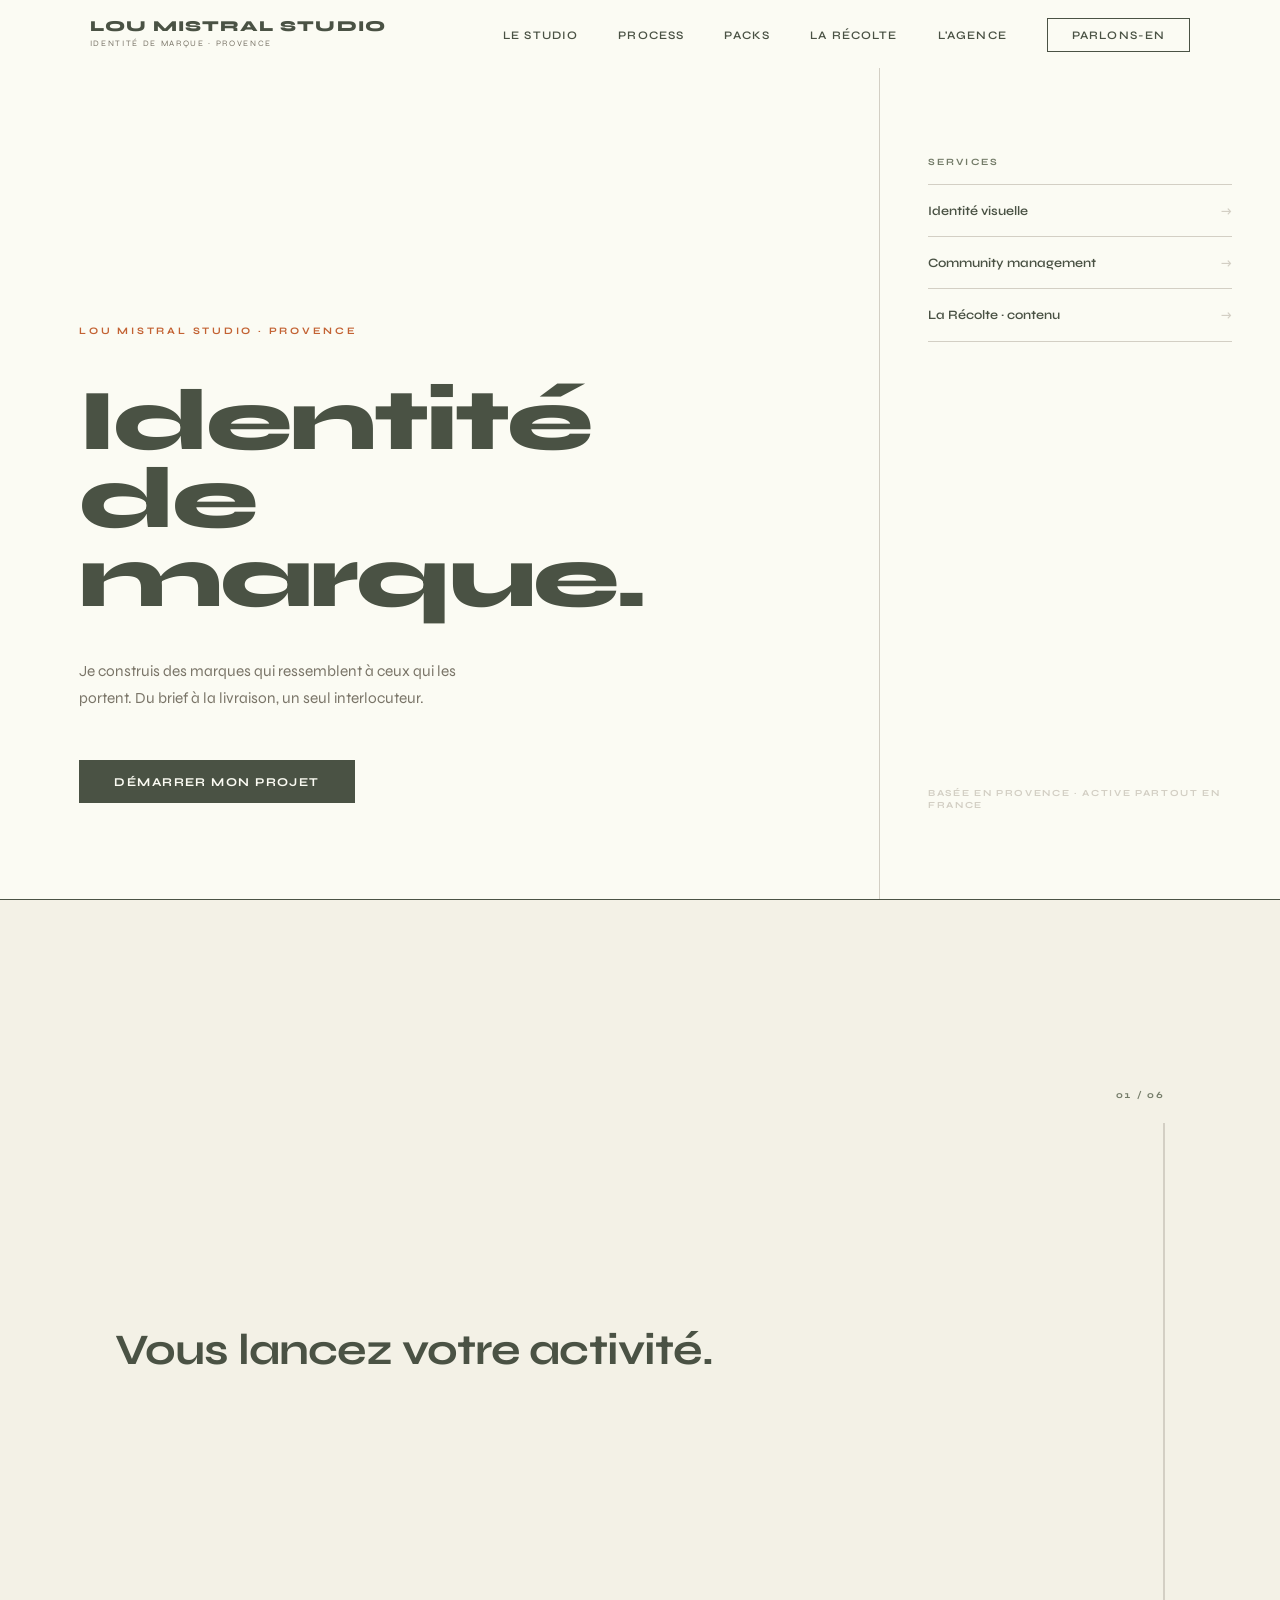
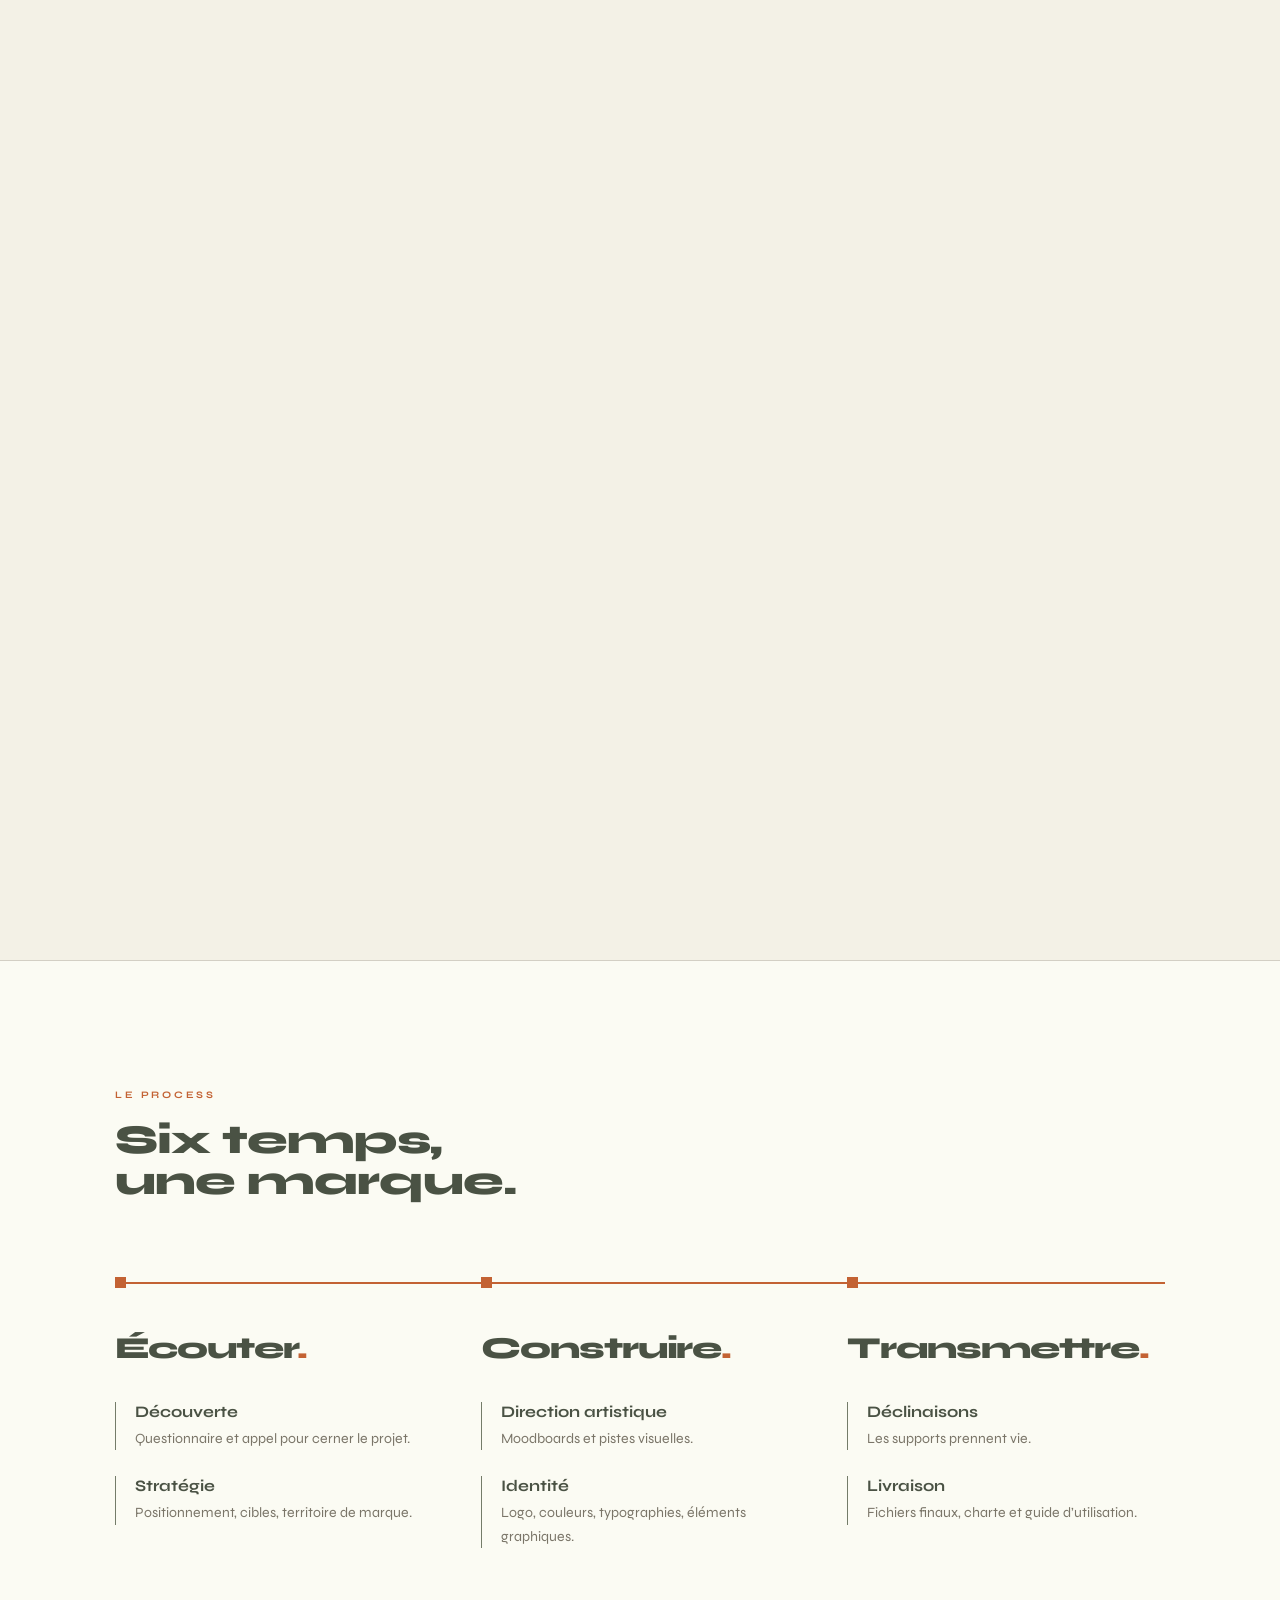
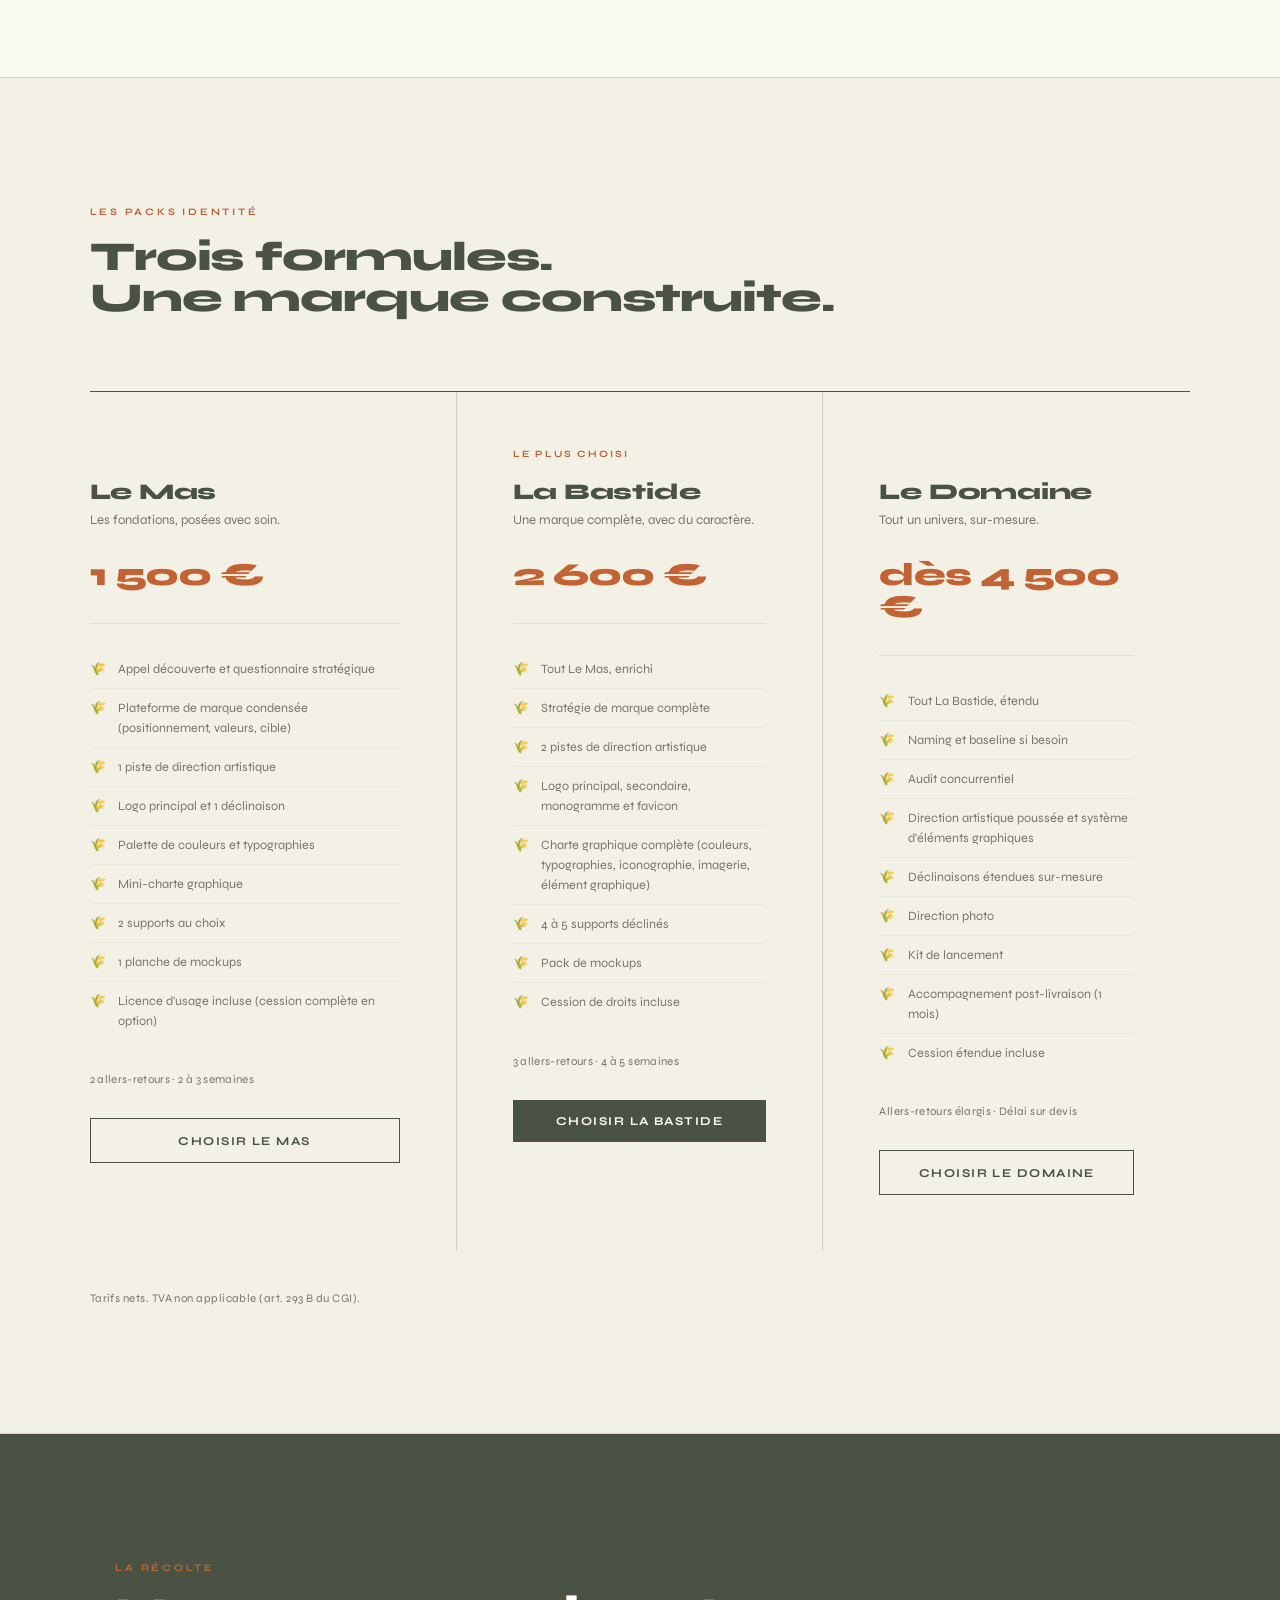
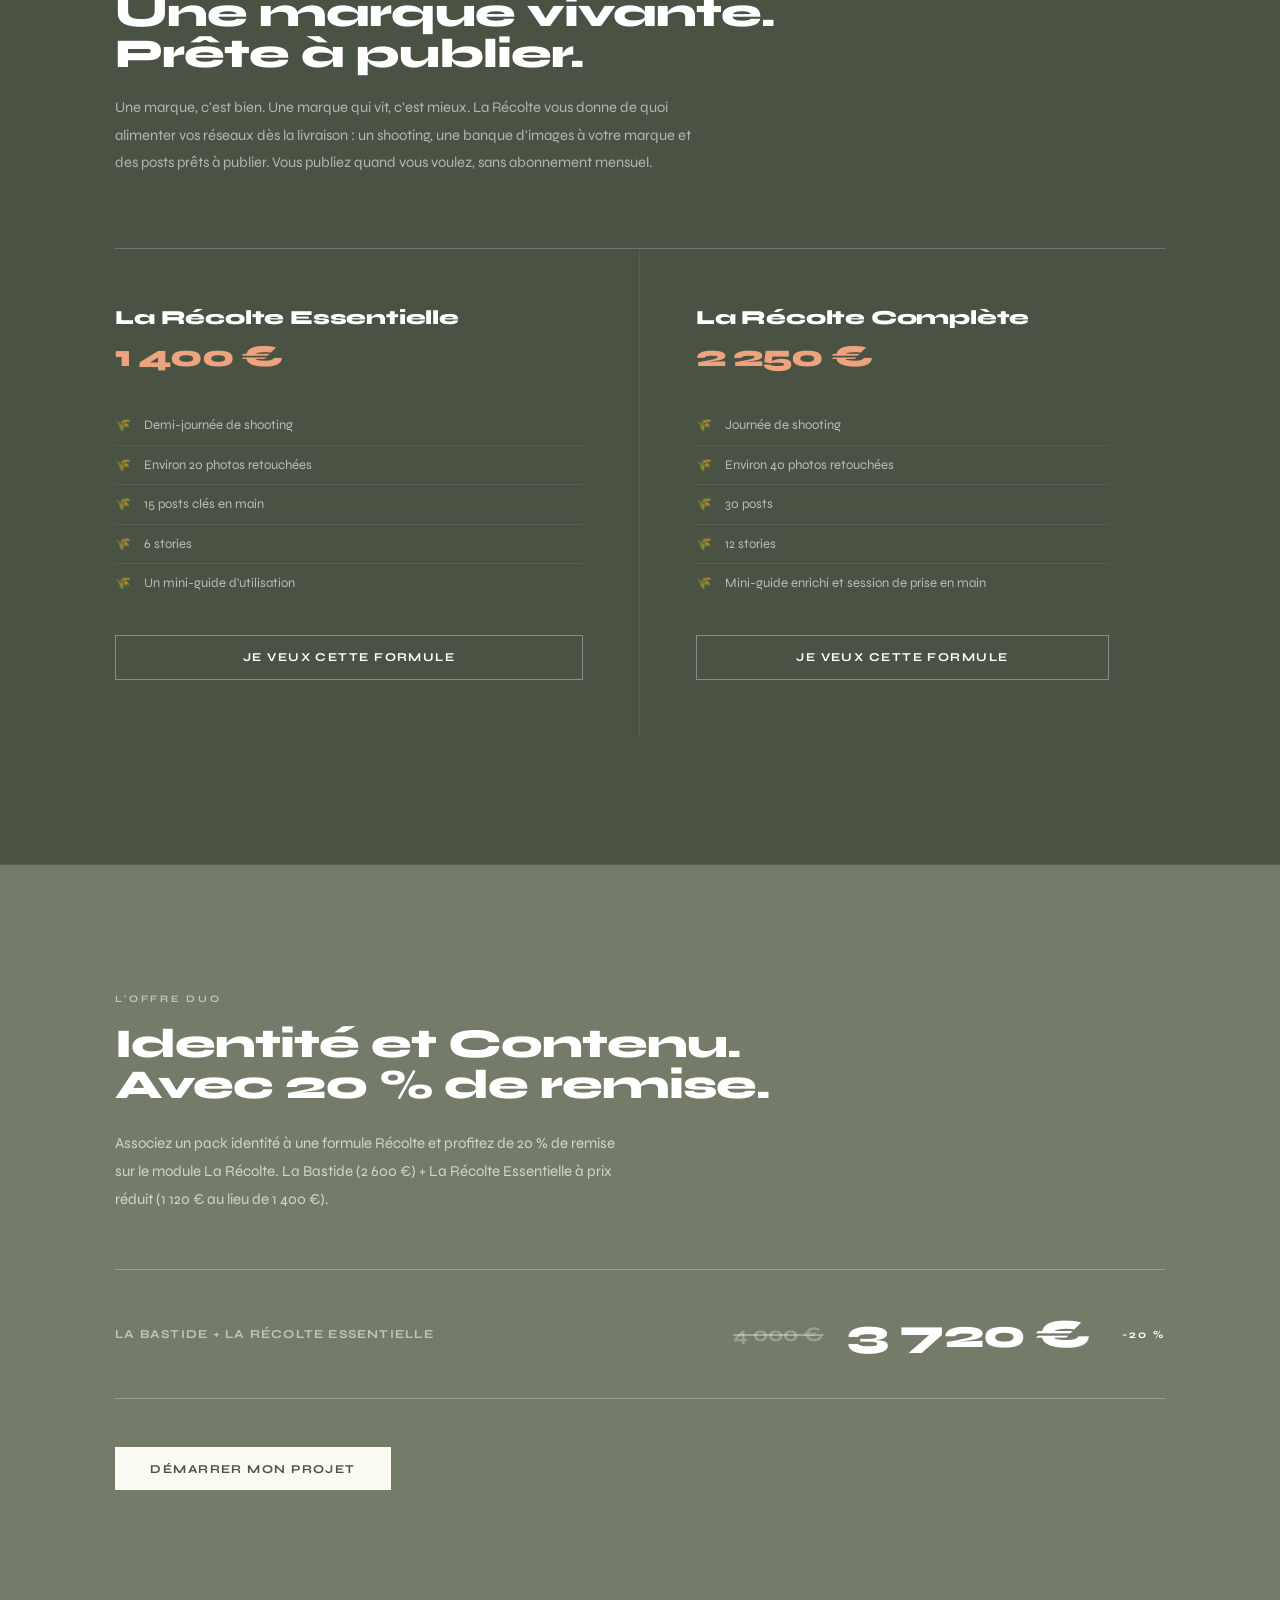
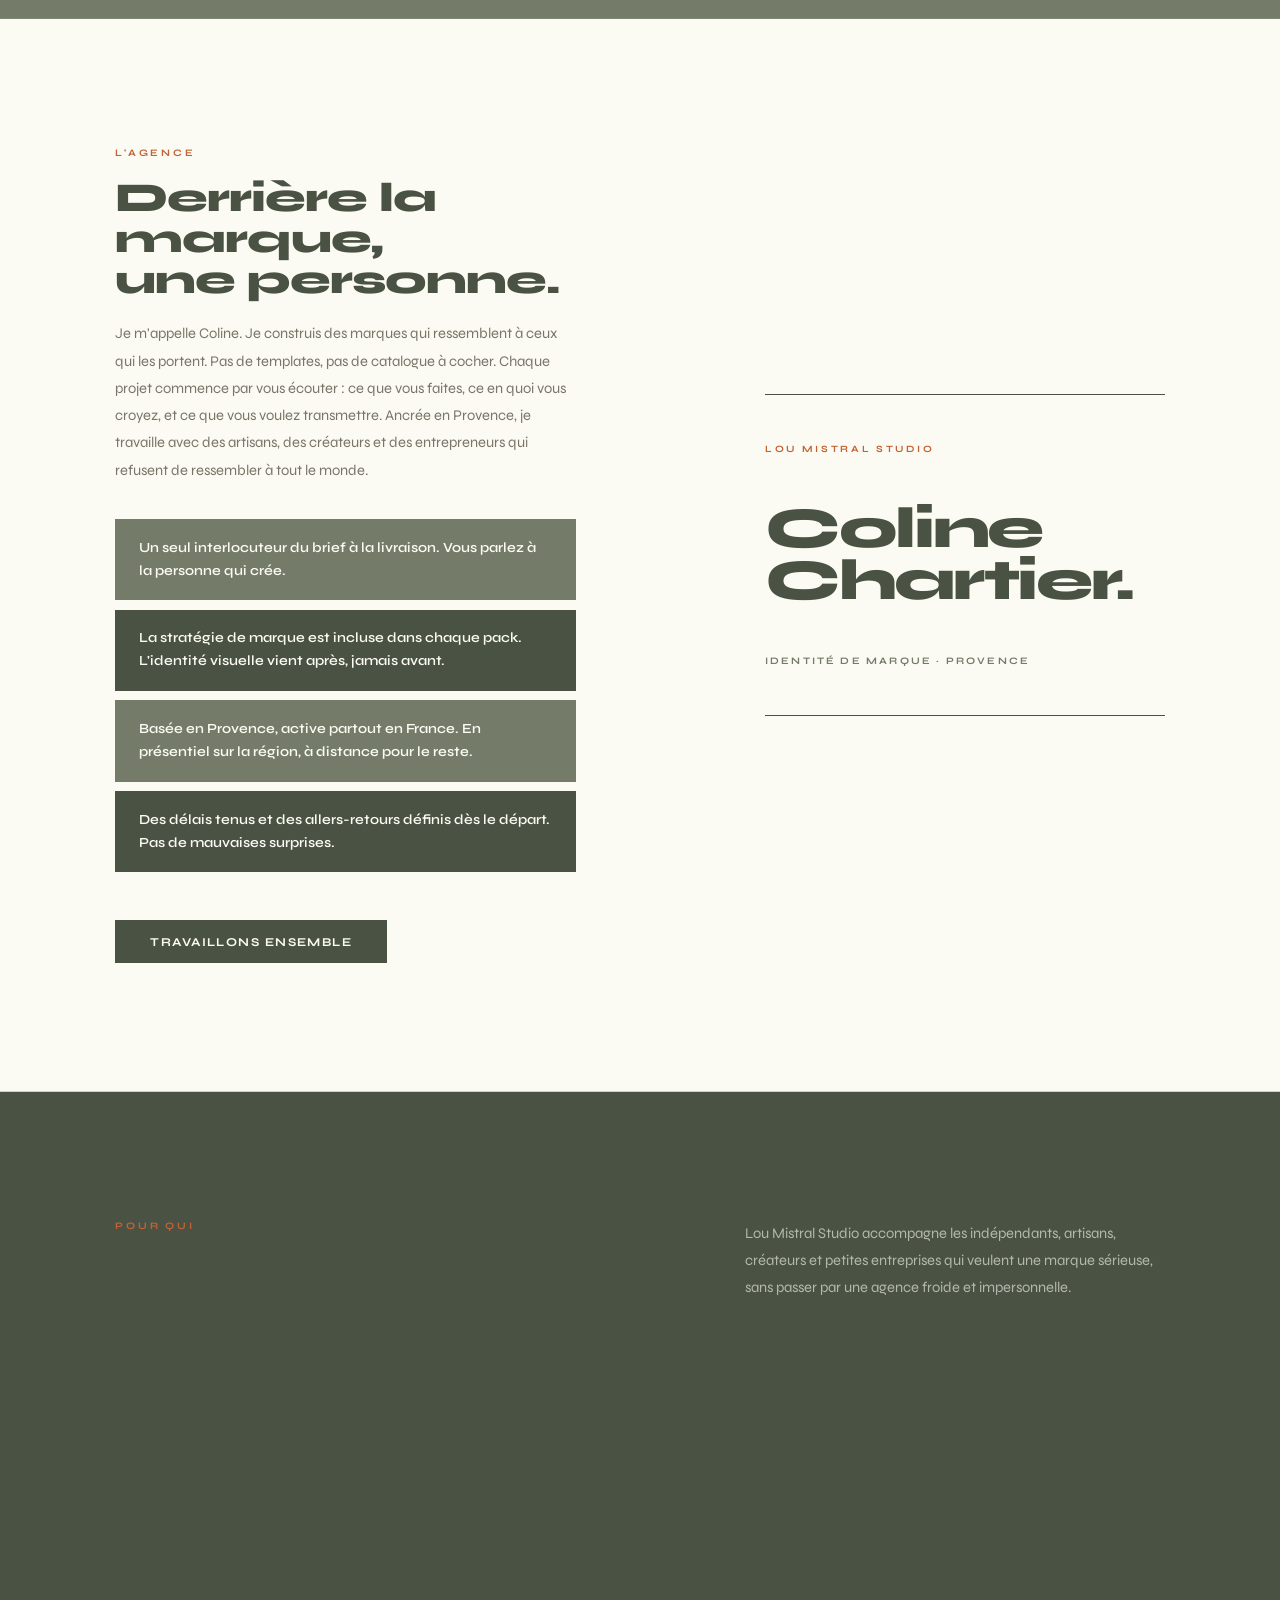
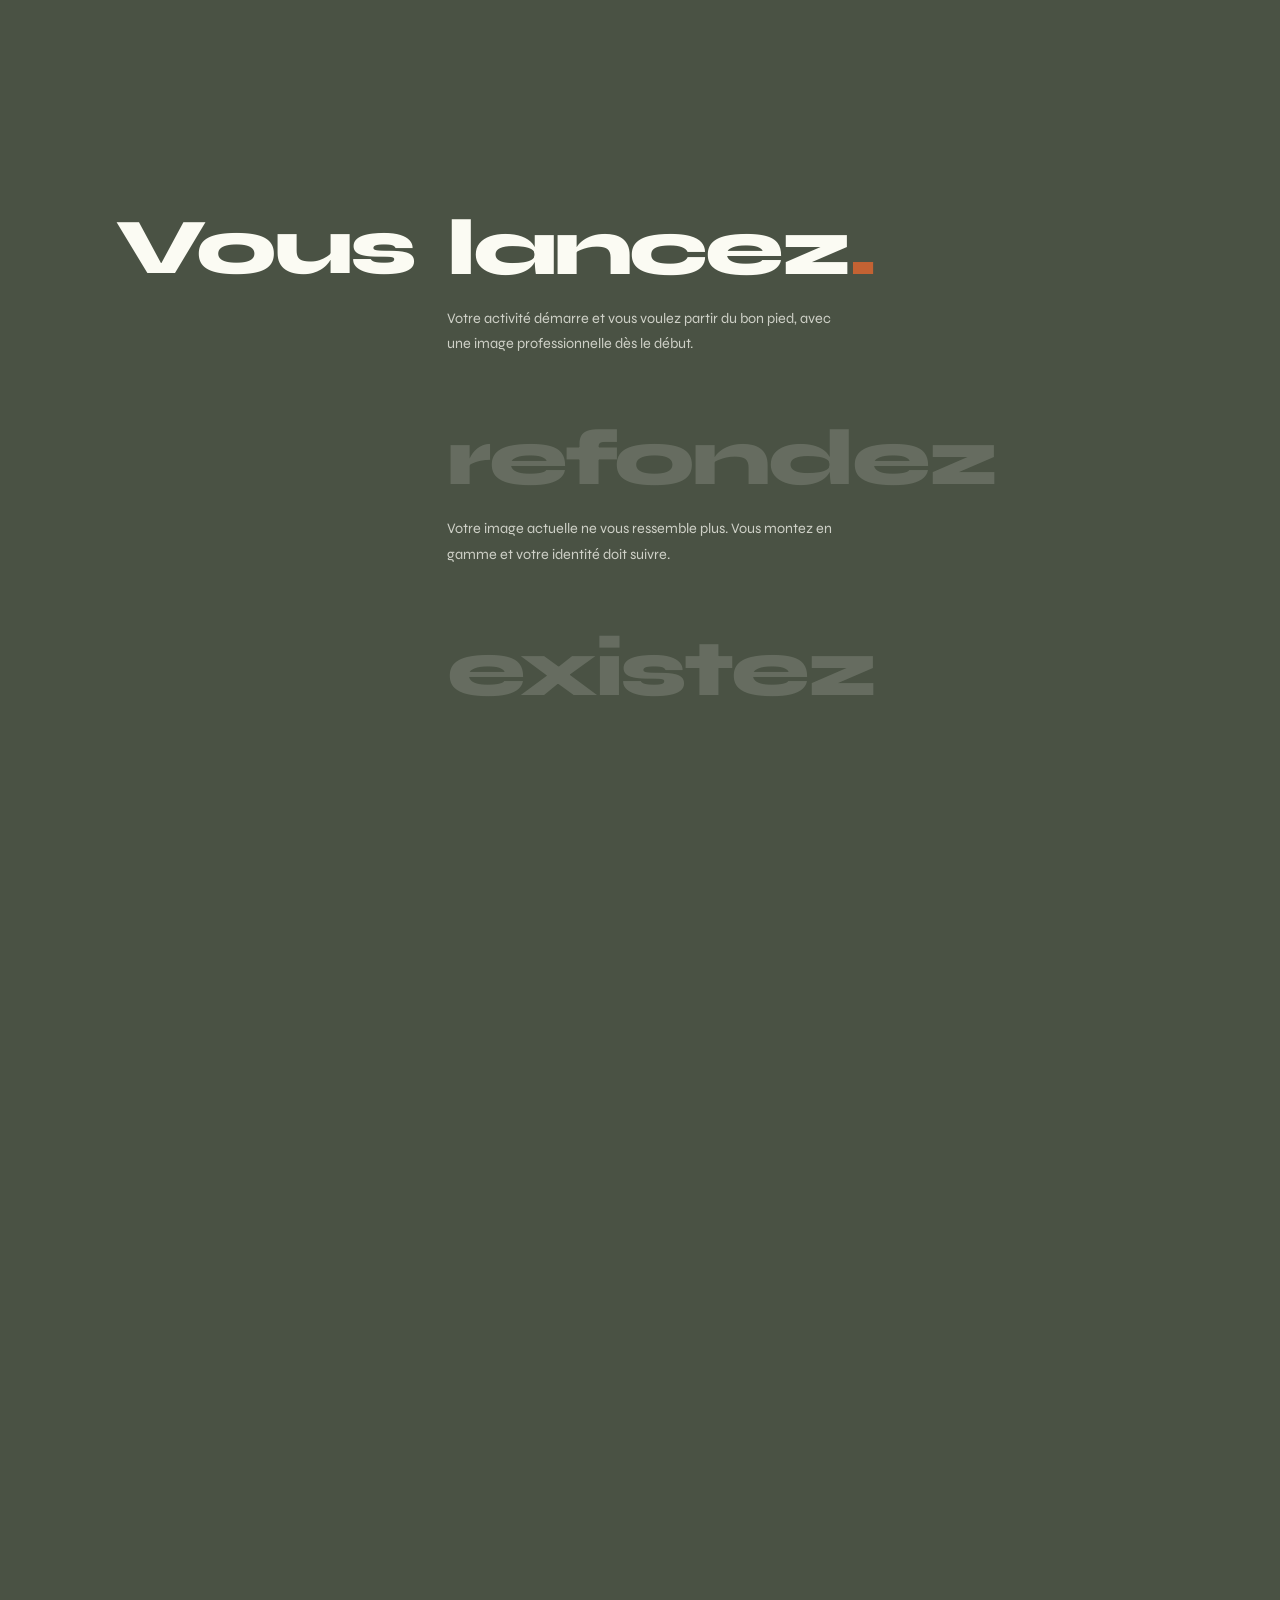
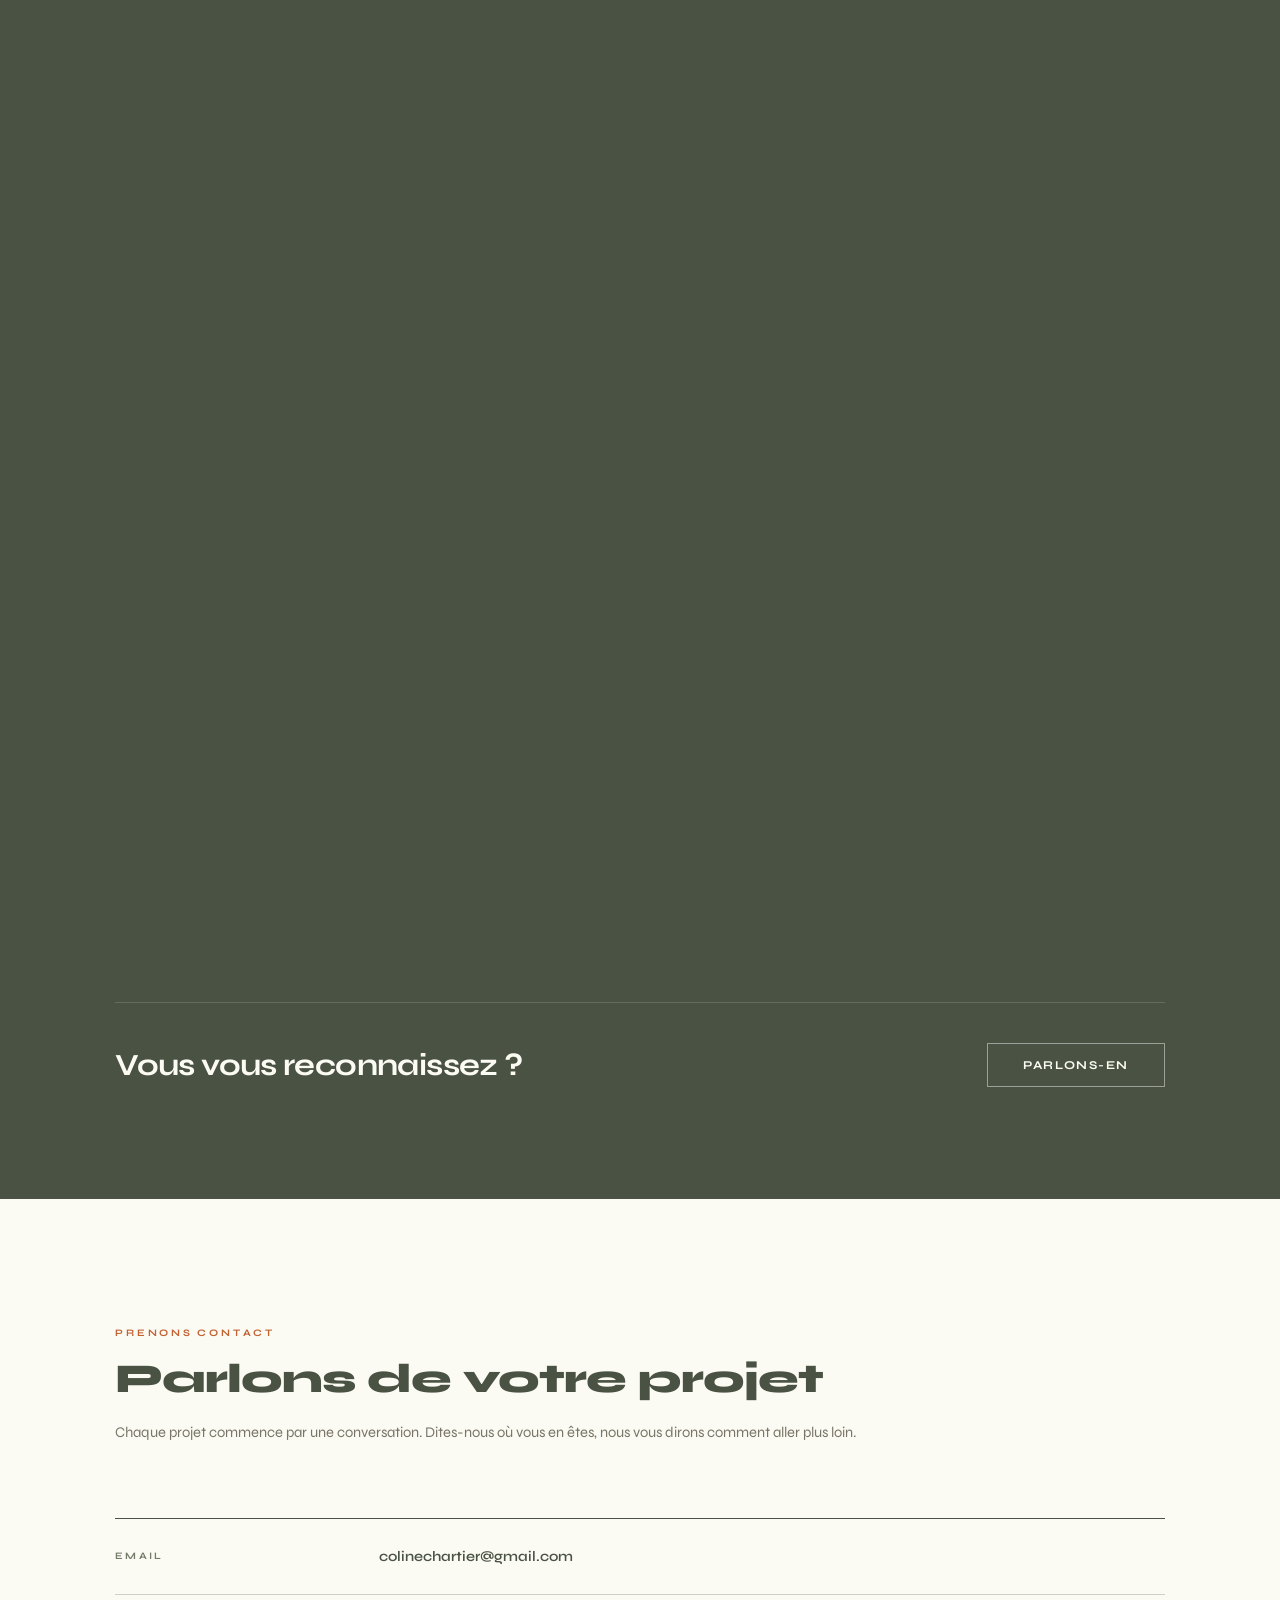
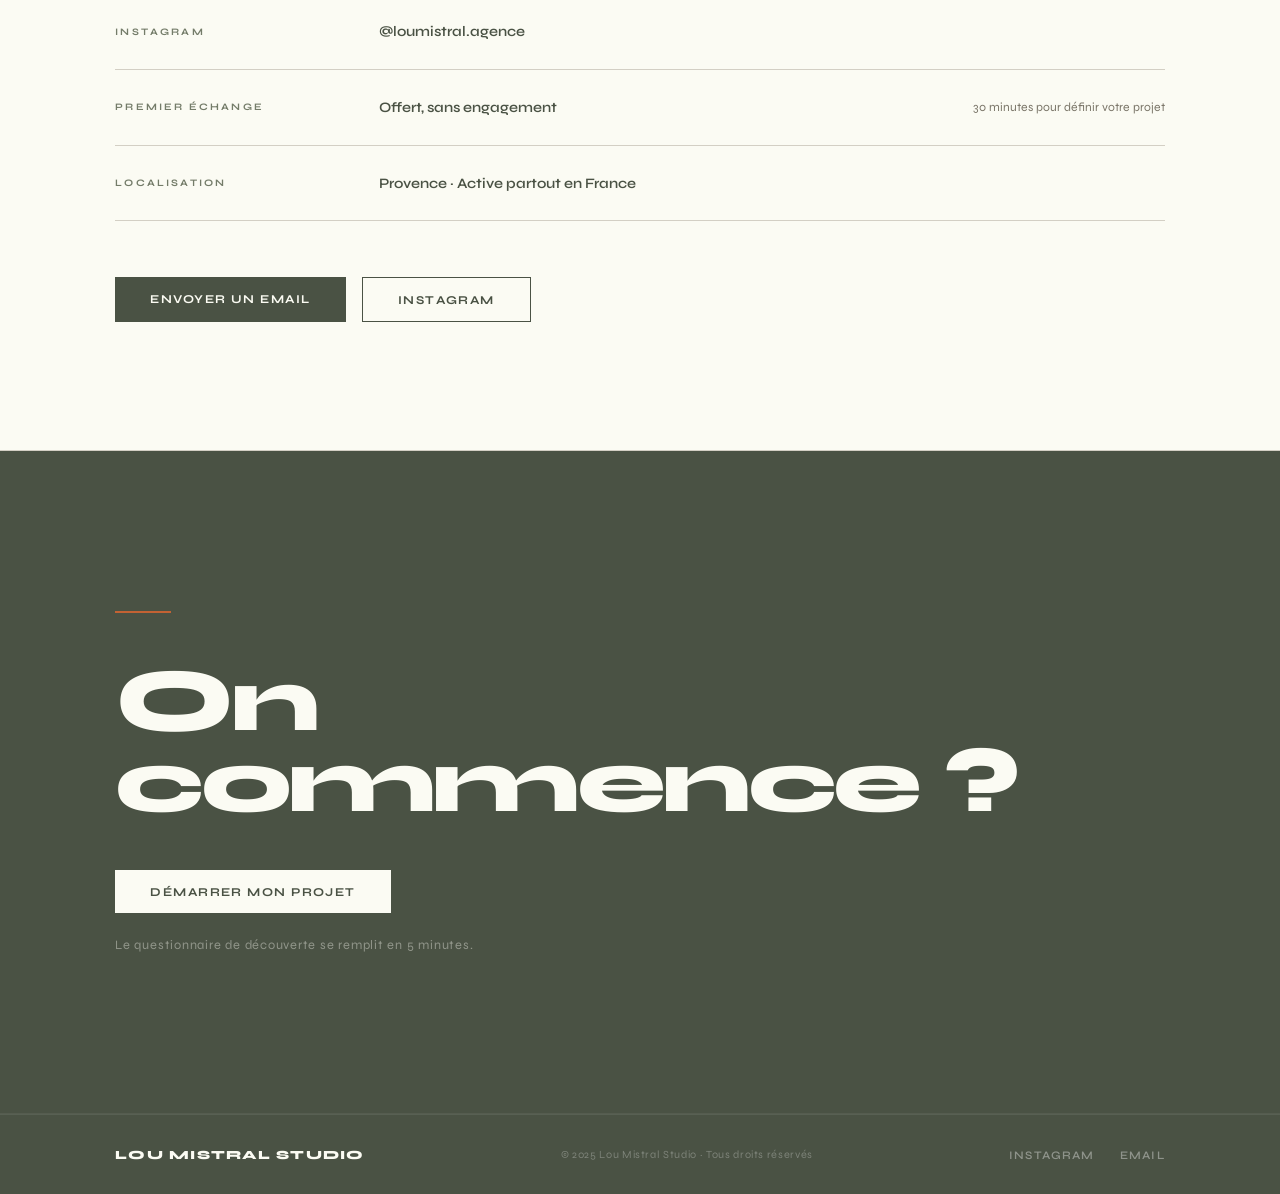
==== commit ae9bb9d8: "Process : trois gestes (Écouter, Construire, Transmettre), sans numéros Les six temps sont regroupés" ====
--- a/public/index.html
+++ b/public/index.html
@@ -25,6 +25,7 @@
   <link rel="preconnect" href="https://fonts.gstatic.com" crossorigin>
   <link href="https://fonts.googleapis.com/css2?family=Syne:wght@400;600;700;800&display=swap" rel="stylesheet">
   <script>
+    document.documentElement.classList.add('js');
     (function () {
       var reduce = window.matchMedia('(prefers-reduced-motion: reduce)').matches;
       var seen = false;
@@ -152,36 +153,51 @@
       <span class="section-label reveal">Le process</span>
       <h2 class="section-title reveal reveal-d1">Six temps,<br>une marque.</h2>
     </div>
-    <div class="process-track">
-      <div class="process-step reveal">
-        <div class="process-num">01</div>
-        <h3 class="process-name">Découverte</h3>
-        <p class="process-desc">Questionnaire et appel pour cerner le projet.</p>
-      </div>
-      <div class="process-step reveal reveal-d1">
-        <div class="process-num">02</div>
-        <h3 class="process-name">Stratégie</h3>
-        <p class="process-desc">Positionnement, cibles, territoire de marque.</p>
-      </div>
-      <div class="process-step reveal reveal-d1">
-        <div class="process-num">03</div>
-        <h3 class="process-name">Direction artistique</h3>
-        <p class="process-desc">Moodboards et pistes visuelles.</p>
-      </div>
-      <div class="process-step reveal reveal-d2">
-        <div class="process-num">04</div>
-        <h3 class="process-name">Identité</h3>
-        <p class="process-desc">Logo, couleurs, typographies, éléments graphiques.</p>
-      </div>
-      <div class="process-step reveal reveal-d2">
-        <div class="process-num">05</div>
-        <h3 class="process-name">Déclinaisons</h3>
-        <p class="process-desc">Les supports prennent vie.</p>
-      </div>
-      <div class="process-step reveal reveal-d2">
-        <div class="process-num">06</div>
-        <h3 class="process-name">Livraison</h3>
-        <p class="process-desc">Fichiers finaux, charte et guide d'utilisation.</p>
+    <div class="process-path" id="process-path">
+      <span class="path-line" aria-hidden="true"><span class="path-fill"></span></span>
+      <div class="phases">
+        <div class="phase">
+          <span class="phase-node" aria-hidden="true"></span>
+          <p class="phase-word">Écouter<span class="phase-dot">.</span></p>
+          <div class="phase-steps">
+            <div class="phase-step">
+              <h3 class="phase-step-name">Découverte</h3>
+              <p class="phase-step-desc">Questionnaire et appel pour cerner le projet.</p>
+            </div>
+            <div class="phase-step">
+              <h3 class="phase-step-name">Stratégie</h3>
+              <p class="phase-step-desc">Positionnement, cibles, territoire de marque.</p>
+            </div>
+          </div>
+        </div>
+        <div class="phase">
+          <span class="phase-node" aria-hidden="true"></span>
+          <p class="phase-word">Construire<span class="phase-dot">.</span></p>
+          <div class="phase-steps">
+            <div class="phase-step">
+              <h3 class="phase-step-name">Direction artistique</h3>
+              <p class="phase-step-desc">Moodboards et pistes visuelles.</p>
+            </div>
+            <div class="phase-step">
+              <h3 class="phase-step-name">Identité</h3>
+              <p class="phase-step-desc">Logo, couleurs, typographies, éléments graphiques.</p>
+            </div>
+          </div>
+        </div>
+        <div class="phase">
+          <span class="phase-node" aria-hidden="true"></span>
+          <p class="phase-word">Transmettre<span class="phase-dot">.</span></p>
+          <div class="phase-steps">
+            <div class="phase-step">
+              <h3 class="phase-step-name">Déclinaisons</h3>
+              <p class="phase-step-desc">Les supports prennent vie.</p>
+            </div>
+            <div class="phase-step">
+              <h3 class="phase-step-name">Livraison</h3>
+              <p class="phase-step-desc">Fichiers finaux, charte et guide d’utilisation.</p>
+            </div>
+          </div>
+        </div>
       </div>
     </div>
   </section>
--- a/public/assets/css/style.css
+++ b/public/assets/css/style.css
@@ -440,7 +440,7 @@
 }
 
 /* ═══════════════════════════════════════════════════════════
-   3. PROCESS
+   3. PROCESS (trois gestes, six temps)
 ═══════════════════════════════════════════════════════════ */
 .process {
   background: var(--blanc-camargue);
@@ -448,42 +448,111 @@
   border-bottom: 1.5px solid var(--rule-light);
 }
 
-.process-header { margin-bottom: 4.5rem; }
-
-.process-track {
+.process-header { margin-bottom: 5rem; }
+
+.process-path { position: relative; padding-top: 3.2rem; }
+
+/* le fil qui se trace */
+.path-line {
+  position: absolute;
+  top: 0; left: 0; right: 0;
+  height: 1.5px;
+  background: var(--rule-light);
+}
+.path-fill {
+  position: absolute;
+  inset: 0;
+  background: var(--terre-sud);
+  transform: scaleX(0);
+  transform-origin: left center;
+  transition: transform 2.1s cubic-bezier(0.65, 0, 0.35, 1);
+}
+
+.phases {
   display: grid;
-  grid-template-columns: repeat(6, 1fr);
-  border-top: 1.5px solid var(--rule-strong);
-}
-
-.process-step {
-  padding: 2.5rem 2rem 2.5rem 0;
-  border-right: 0.75px solid var(--rule-light);
-}
-.process-step:last-child { border-right: none; }
-
-.process-num {
-  font-size: 3rem;
-  font-weight: 800;
-  letter-spacing: -0.05em;
-  color: var(--rule-light);
+  grid-template-columns: repeat(3, minmax(0, 1fr));
+  gap: 3rem;
+}
+
+.phase { position: relative; container-type: inline-size; }
+
+.phase-node {
+  position: absolute;
+  top: calc(-3.2rem - 5px);
+  left: 0;
+  width: 11px; height: 11px;
+  background: var(--blanc-camargue);
+  border: 1.5px solid var(--rule-light);
+  transition: background 0.4s ease, border-color 0.4s ease;
+}
+
+.phase-word {
+  /* « Transmettre. », le mot le plus long, remplit la colonne */
+  font-size: min(9.6cqi, 3.6rem);
+  font-weight: 800;
+  letter-spacing: -0.035em;
   line-height: 1;
-  margin-bottom: 1.2rem;
-}
-
-.process-name {
-  font-size: 0.8rem;
-  font-weight: 700;
   color: var(--vert-fonce);
-  letter-spacing: 0.02em;
-  margin-bottom: 0.5rem;
-  line-height: 1.35;
-}
-
-.process-desc {
-  font-size: 0.74rem;
+  margin-bottom: 2.4rem;
+}
+.phase-dot { color: var(--terre-sud); }
+
+.phase-steps {
+  display: flex;
+  flex-direction: column;
+  gap: 1.6rem;
+}
+
+.phase-step {
+  padding-left: 1.2rem;
+  border-left: 1.5px solid var(--vert-alpilles);
+}
+
+.phase-step-name {
+  font-size: 1rem;
+  font-weight: 700;
+  color: var(--vert-fonce);
+  margin-bottom: 0.35rem;
+}
+
+.phase-step-desc {
+  font-size: 0.88rem;
+  line-height: 1.7;
   color: var(--texte-muted);
-  line-height: 1.65;
+}
+
+/* état initial, avant que le fil n'arrive */
+.js .phase-word,
+.js .phase-step {
+  opacity: 0;
+  transform: translateY(18px);
+  transition: opacity 0.7s ease, transform 0.8s cubic-bezier(0.22, 1, 0.36, 1);
+}
+
+/* le fil arrive sur chaque geste l'un après l'autre */
+.process-path.is-drawn .path-fill { transform: scaleX(1); }
+.process-path.is-drawn .phase-node { background: var(--terre-sud); border-color: var(--terre-sud); }
+.process-path.is-drawn .phase-word,
+.process-path.is-drawn .phase-step { opacity: 1; transform: none; }
+
+.process-path.is-drawn .phase:nth-child(1) .phase-node { transition-delay: 0s; }
+.process-path.is-drawn .phase:nth-child(2) .phase-node { transition-delay: 0.75s; }
+.process-path.is-drawn .phase:nth-child(3) .phase-node { transition-delay: 1.45s; }
+
+.process-path.is-drawn .phase:nth-child(1) .phase-word { transition-delay: 0.1s; }
+.process-path.is-drawn .phase:nth-child(1) .phase-step:nth-child(1) { transition-delay: 0.3s; }
+.process-path.is-drawn .phase:nth-child(1) .phase-step:nth-child(2) { transition-delay: 0.45s; }
+.process-path.is-drawn .phase:nth-child(2) .phase-word { transition-delay: 0.85s; }
+.process-path.is-drawn .phase:nth-child(2) .phase-step:nth-child(1) { transition-delay: 1.05s; }
+.process-path.is-drawn .phase:nth-child(2) .phase-step:nth-child(2) { transition-delay: 1.2s; }
+.process-path.is-drawn .phase:nth-child(3) .phase-word { transition-delay: 1.55s; }
+.process-path.is-drawn .phase:nth-child(3) .phase-step:nth-child(1) { transition-delay: 1.75s; }
+.process-path.is-drawn .phase:nth-child(3) .phase-step:nth-child(2) { transition-delay: 1.9s; }
+
+@media (prefers-reduced-motion: reduce) {
+  .path-fill { transform: scaleX(1); transition: none; }
+  .phase-node { background: var(--terre-sud); border-color: var(--terre-sud); }
+  .js .phase-word, .js .phase-step { opacity: 1; transform: none; transition: none; }
 }
 
 /* ═══════════════════════════════════════════════════════════
@@ -1099,7 +1168,12 @@
   .hero-left { border-right: none; border-bottom: 1px solid var(--rule-light); padding: 4rem 7% 3.5rem; }
   .hero-right { padding: 3rem 7%; gap: 2.5rem; }
 
-  .process-track { grid-template-columns: repeat(3, 1fr); }
+  .process-path { padding-top: 0; padding-left: 2.4rem; }
+  .path-line { top: 0; bottom: 0; left: 0; right: auto; width: 1.5px; height: auto; }
+  .path-fill { transform: scaleY(0); transform-origin: center top; }
+  .process-path.is-drawn .path-fill { transform: scaleY(1); }
+  .phases { grid-template-columns: 1fr; gap: 3.5rem; }
+  .phase-node { top: 0.9rem; left: calc(-2.4rem - 5px); }
 
   .recolte-grid { grid-template-columns: 1fr; }
   .recolte-card { border-right: none; padding-left: 0 !important; border-bottom: 0.75px solid rgba(255,255,255,0.08); }
@@ -1134,7 +1208,6 @@
   .section-title { font-size: clamp(1.6rem, 7.2vw, 2.2rem); }
   .hero-right { padding: 2.5rem 5%; }
 
-  .process-track { grid-template-columns: repeat(2, 1fr); }
 
   .packs-grid { grid-template-columns: 1fr; }
   .pack-card, .pack-card:nth-child(2), .pack-card:last-child {
@@ -1152,6 +1225,4 @@
   .intro-on .intro { padding: 0 5%; }
 }
 
-@media (max-width: 480px) {
-  .process-track { grid-template-columns: 1fr 1fr; }
-}
+
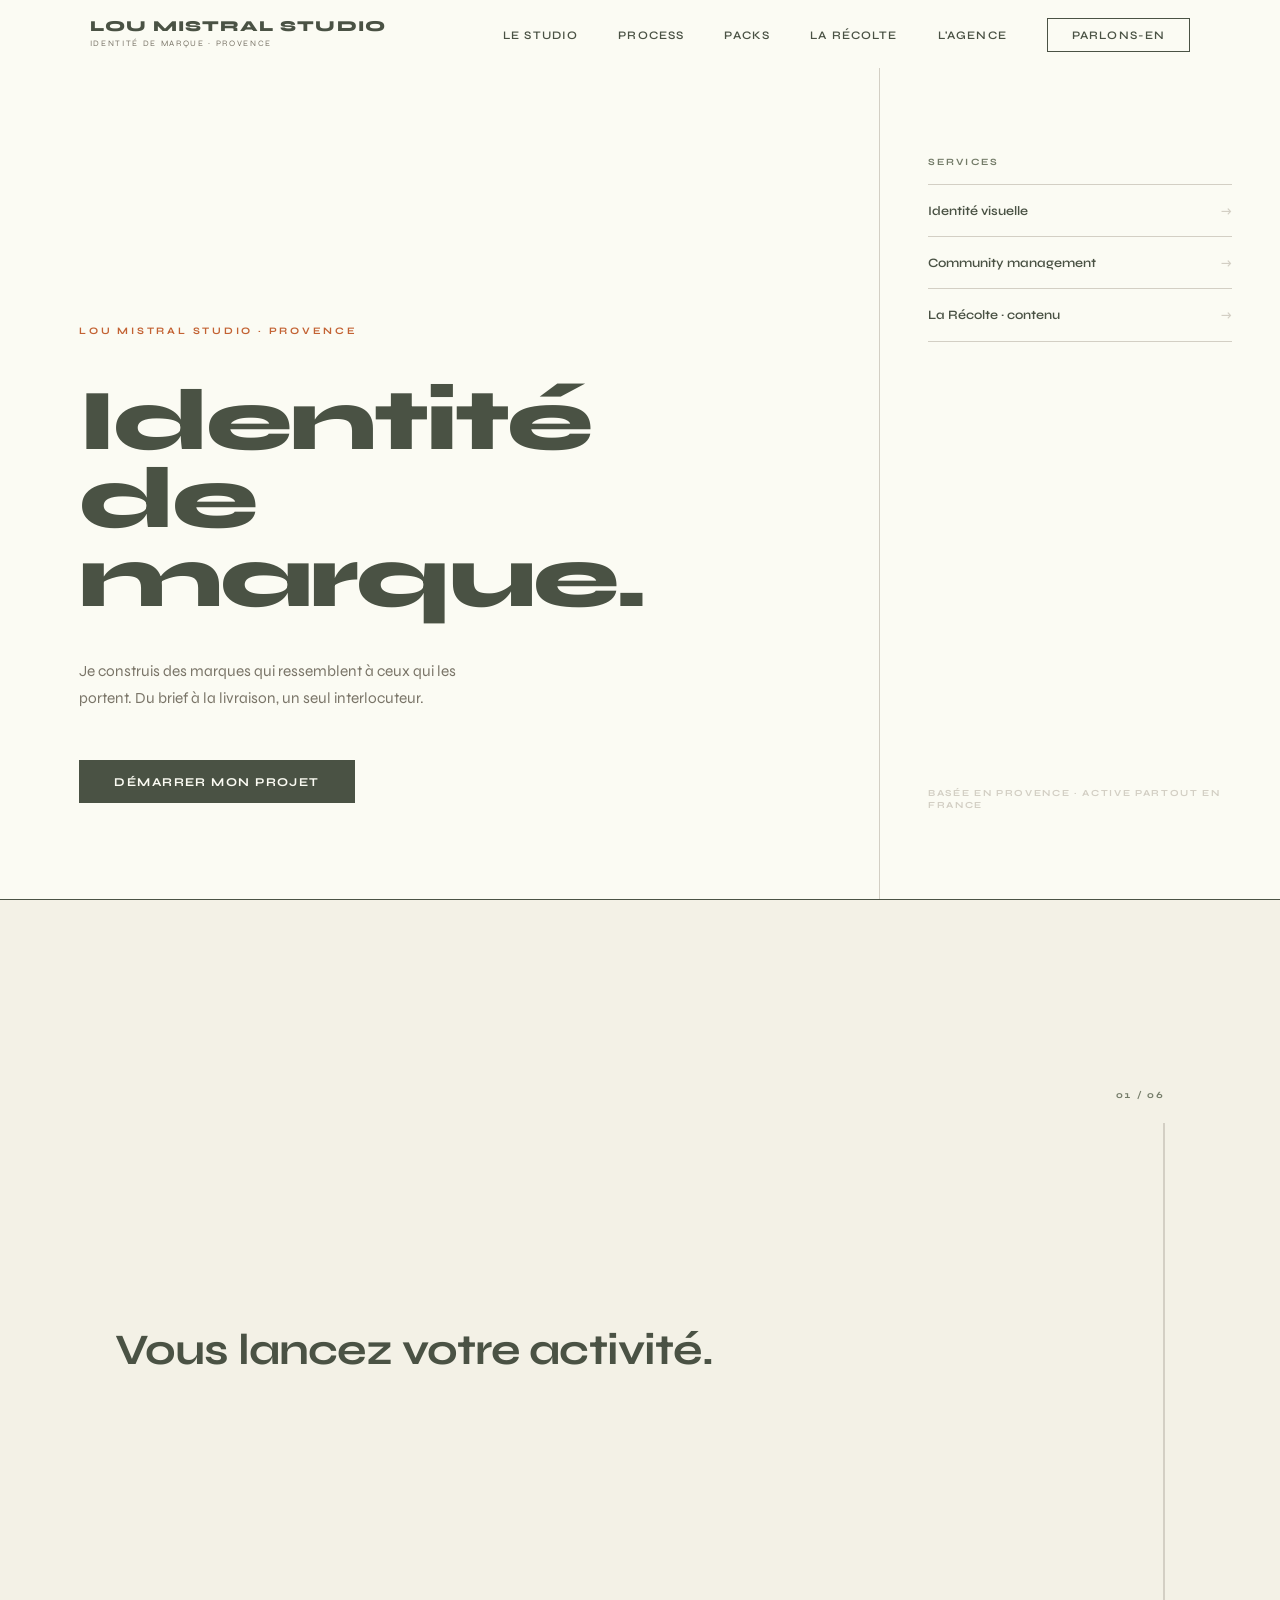
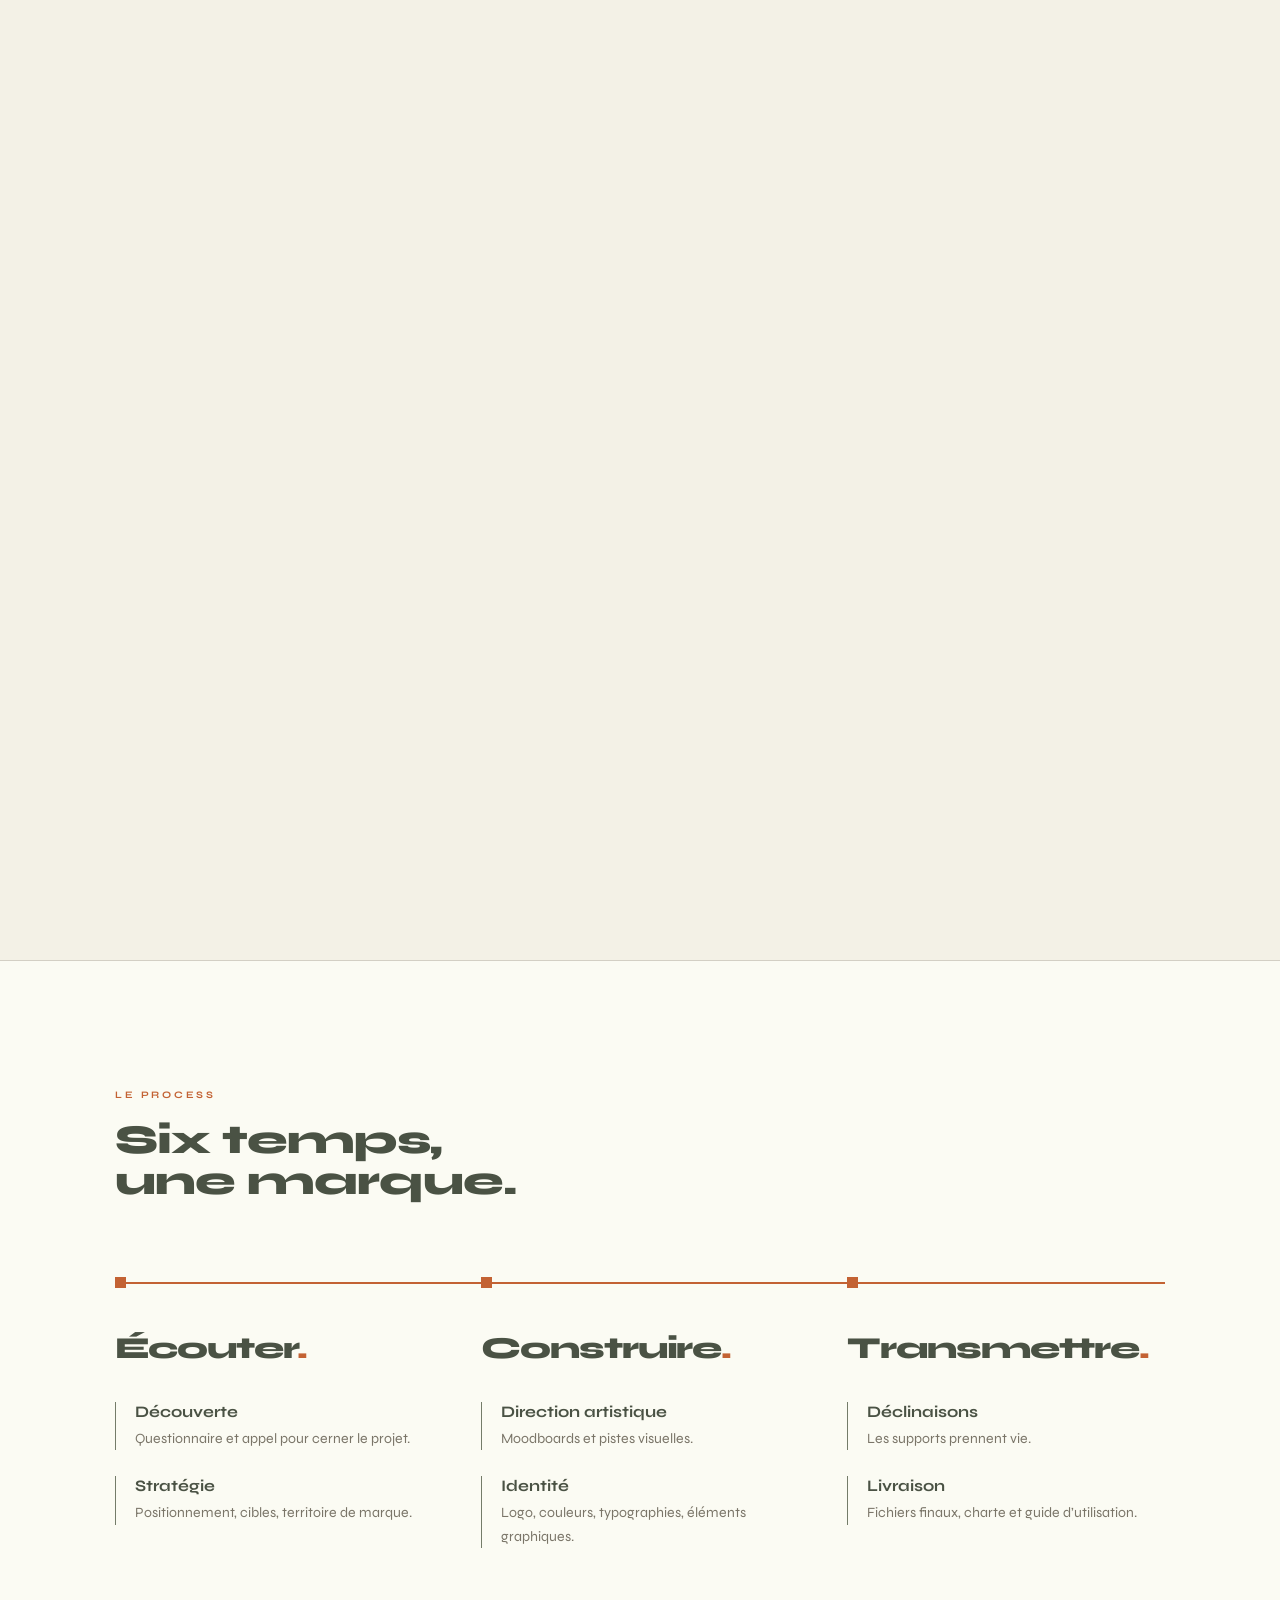
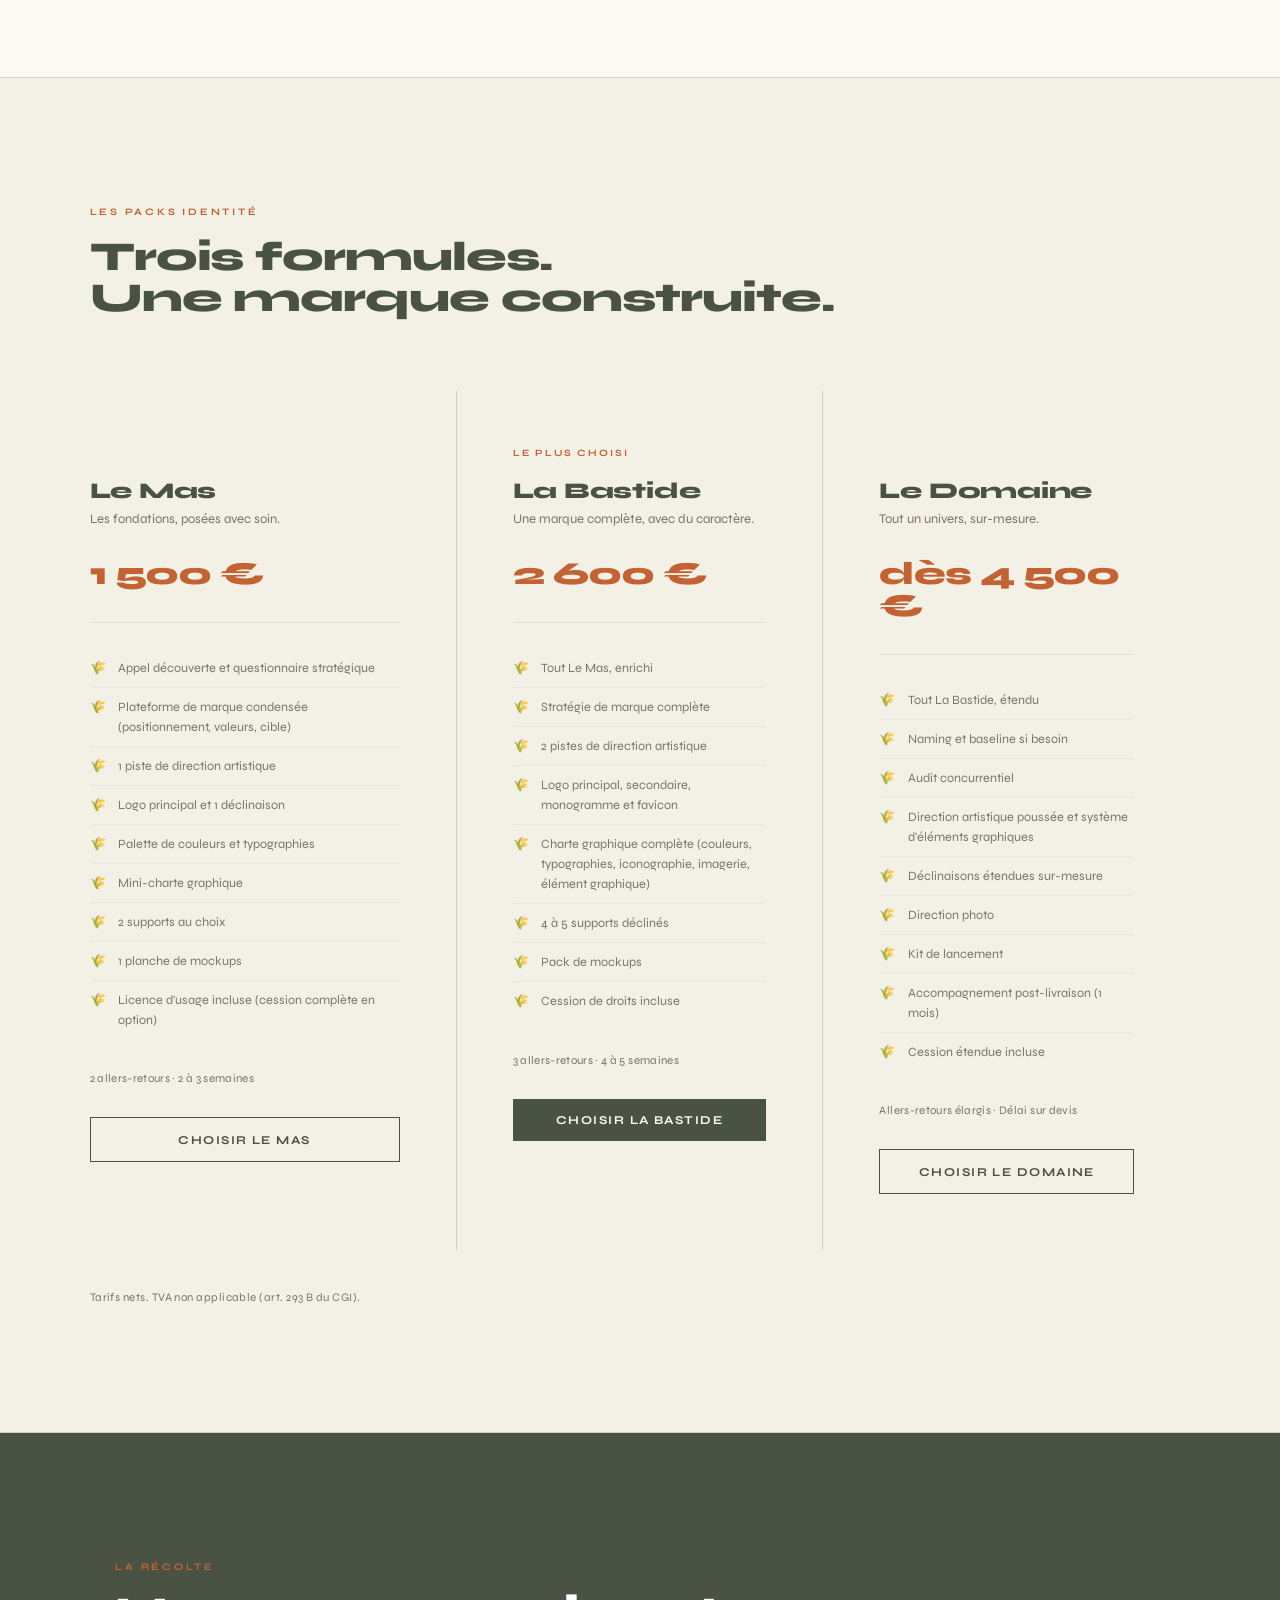
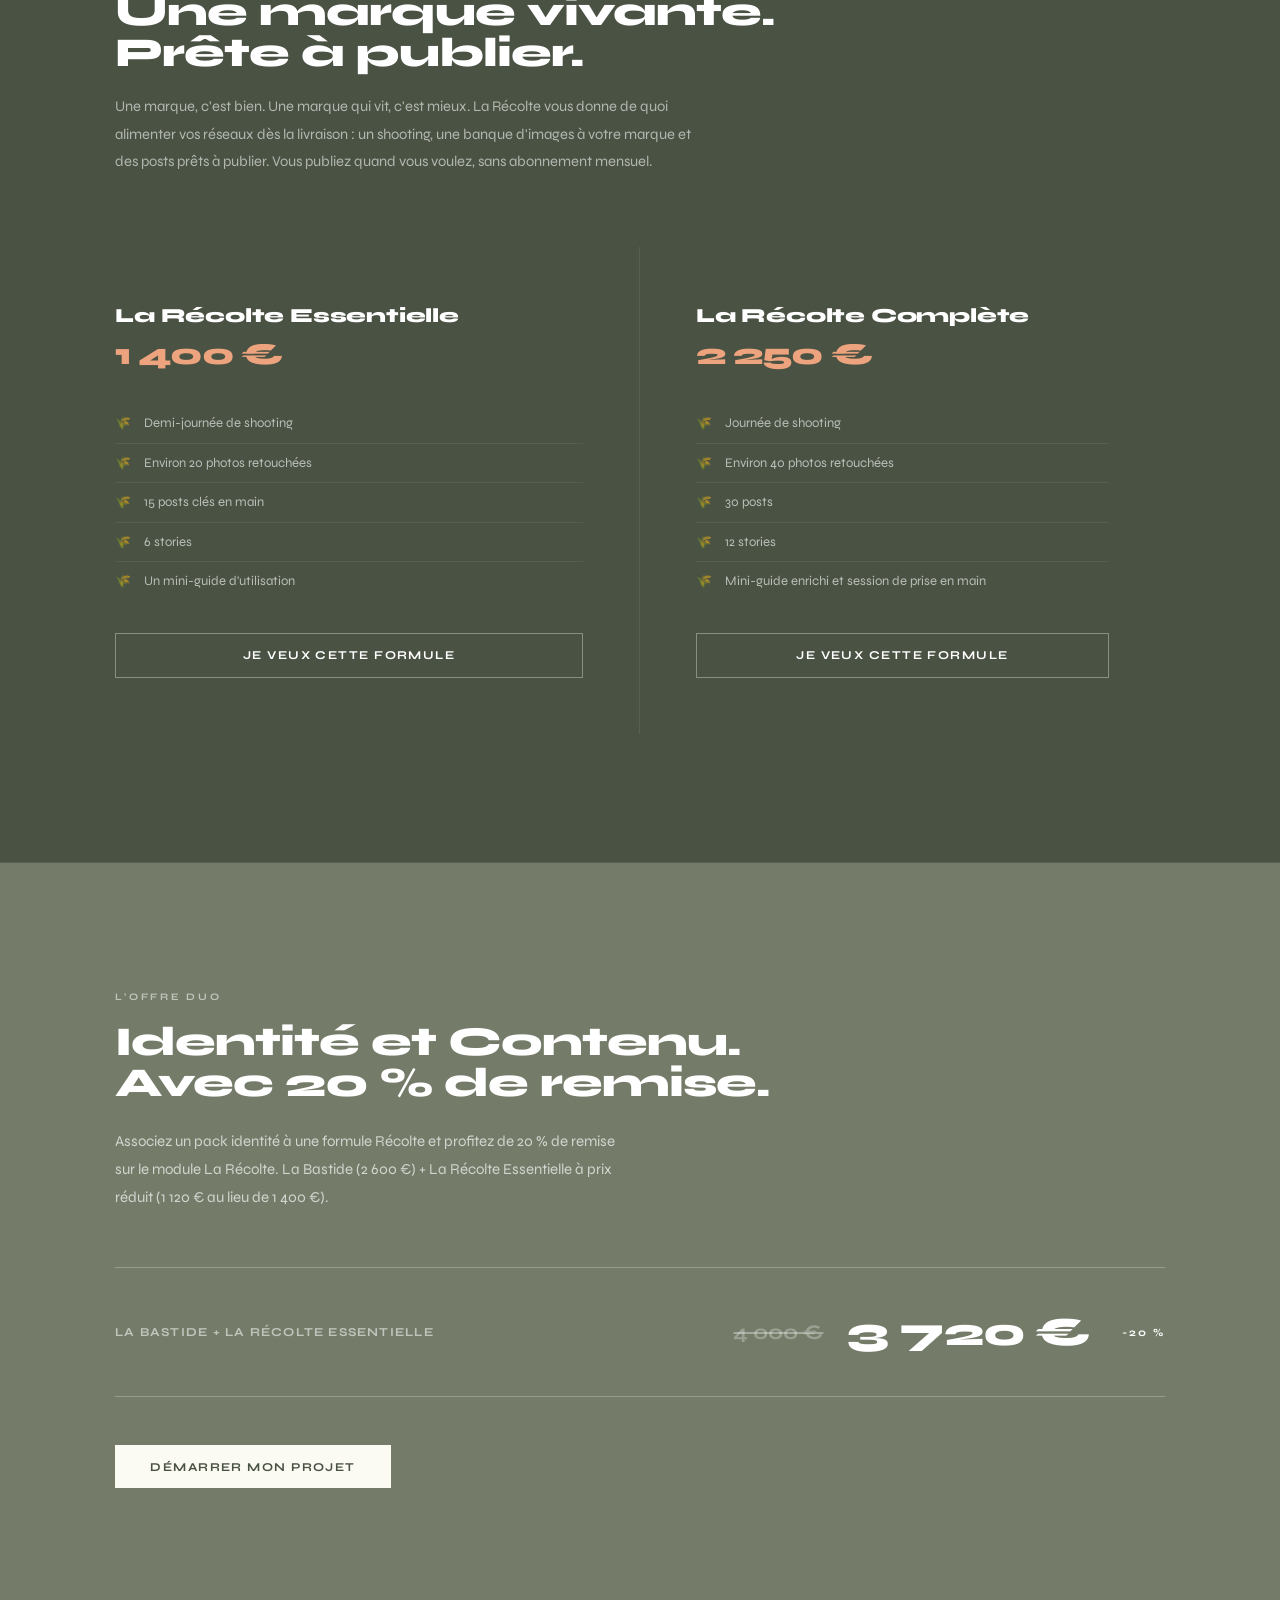
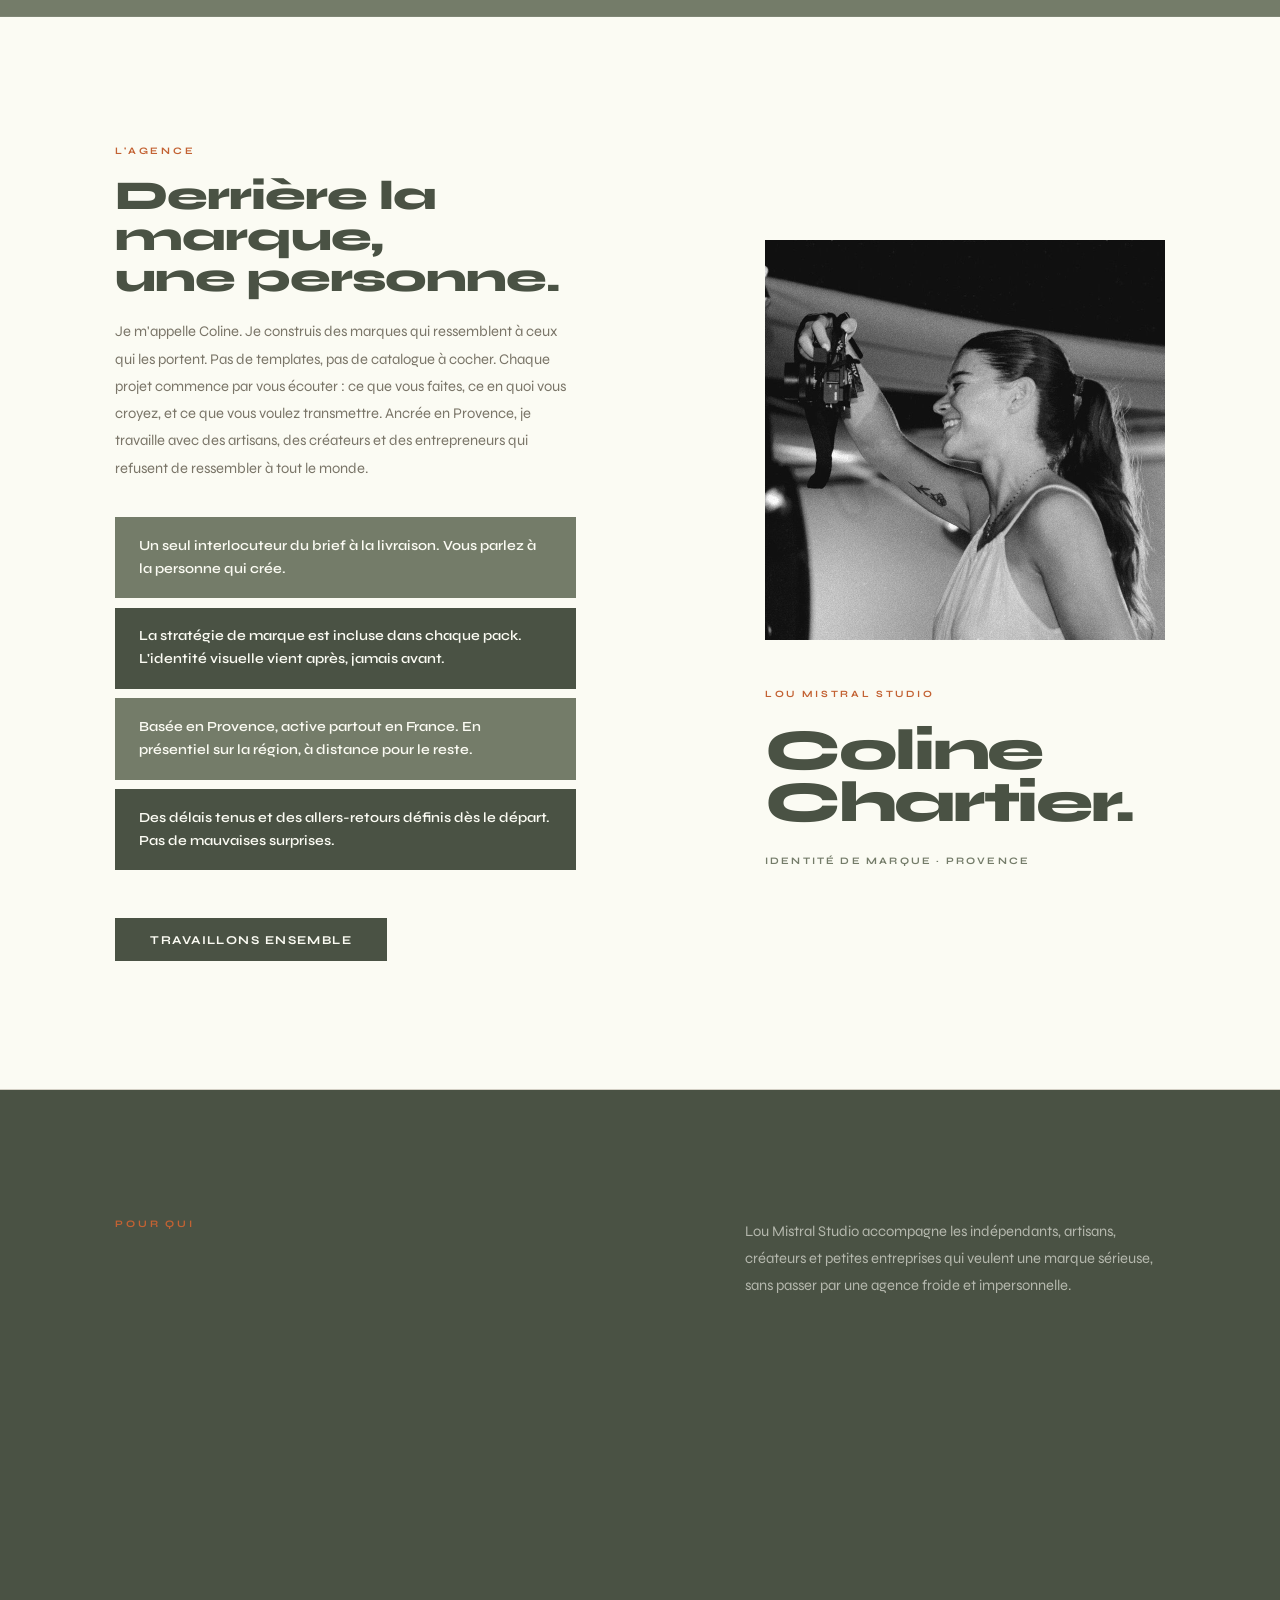
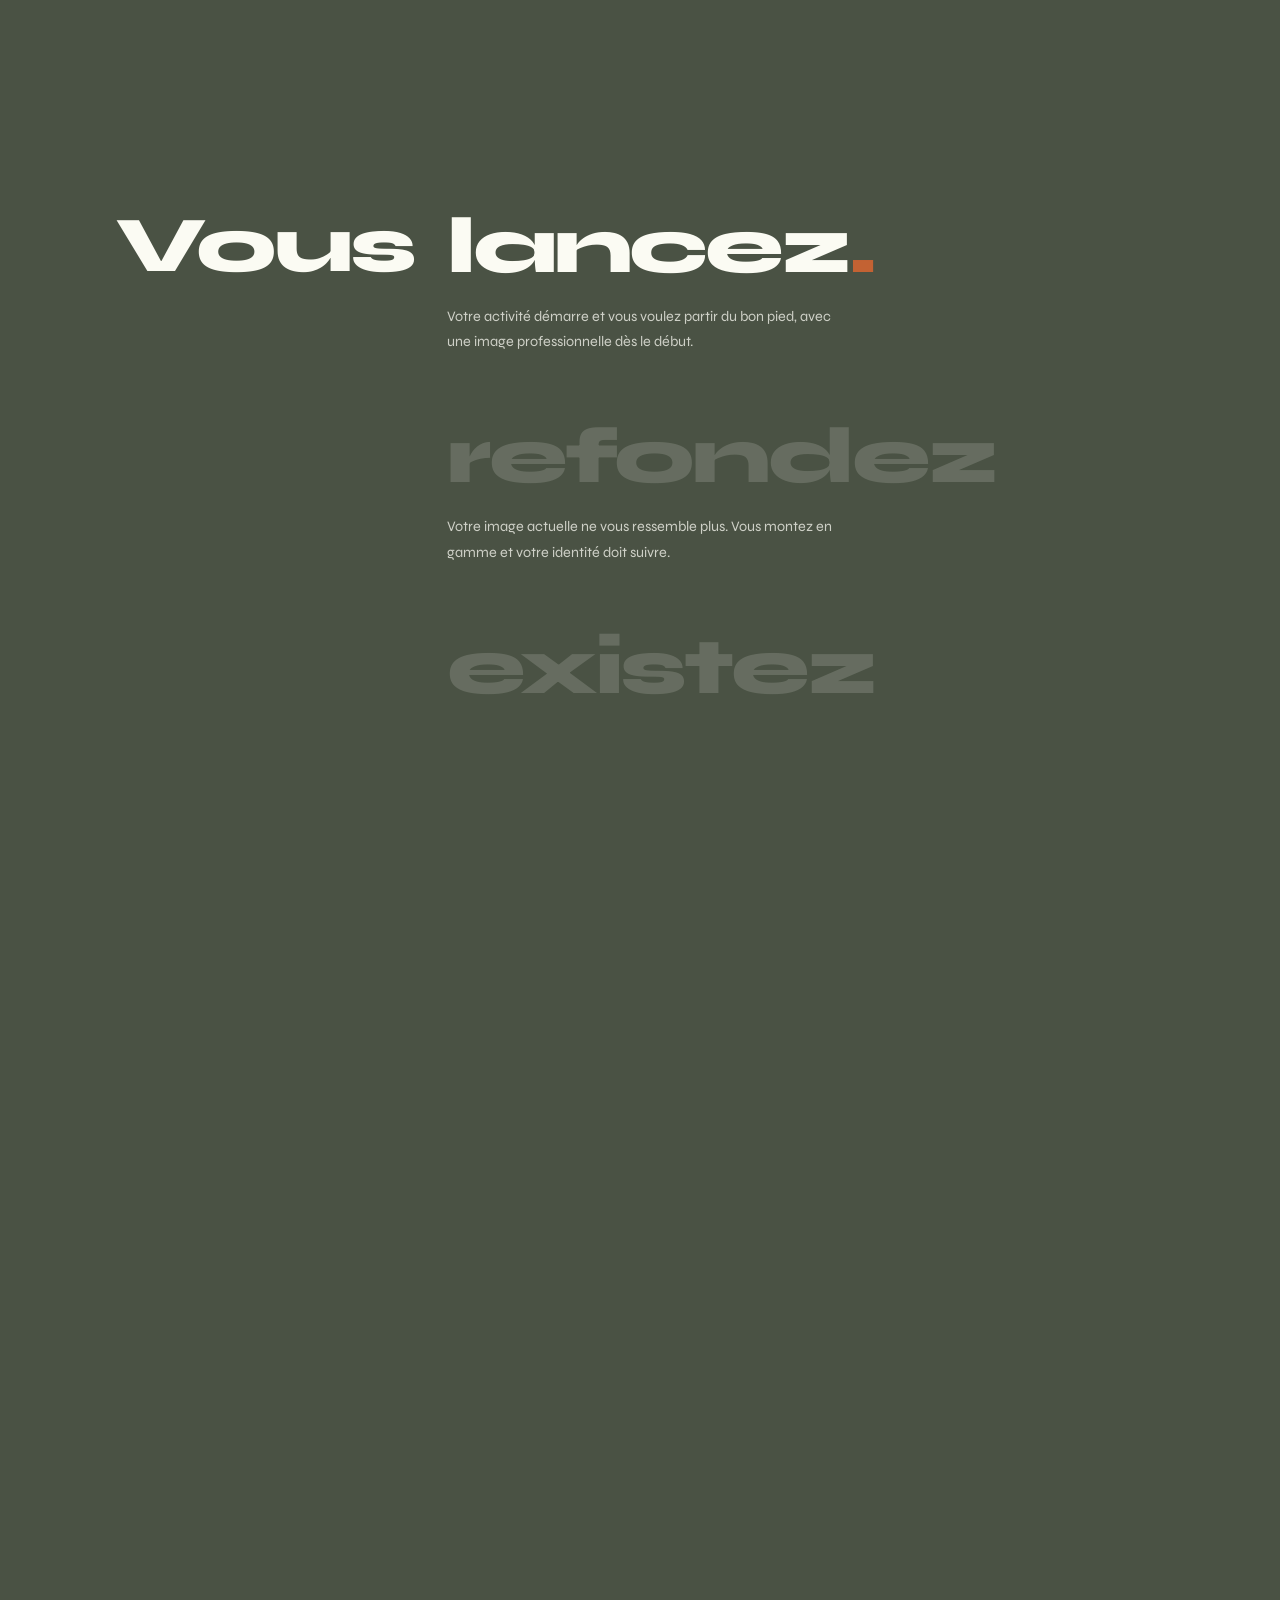
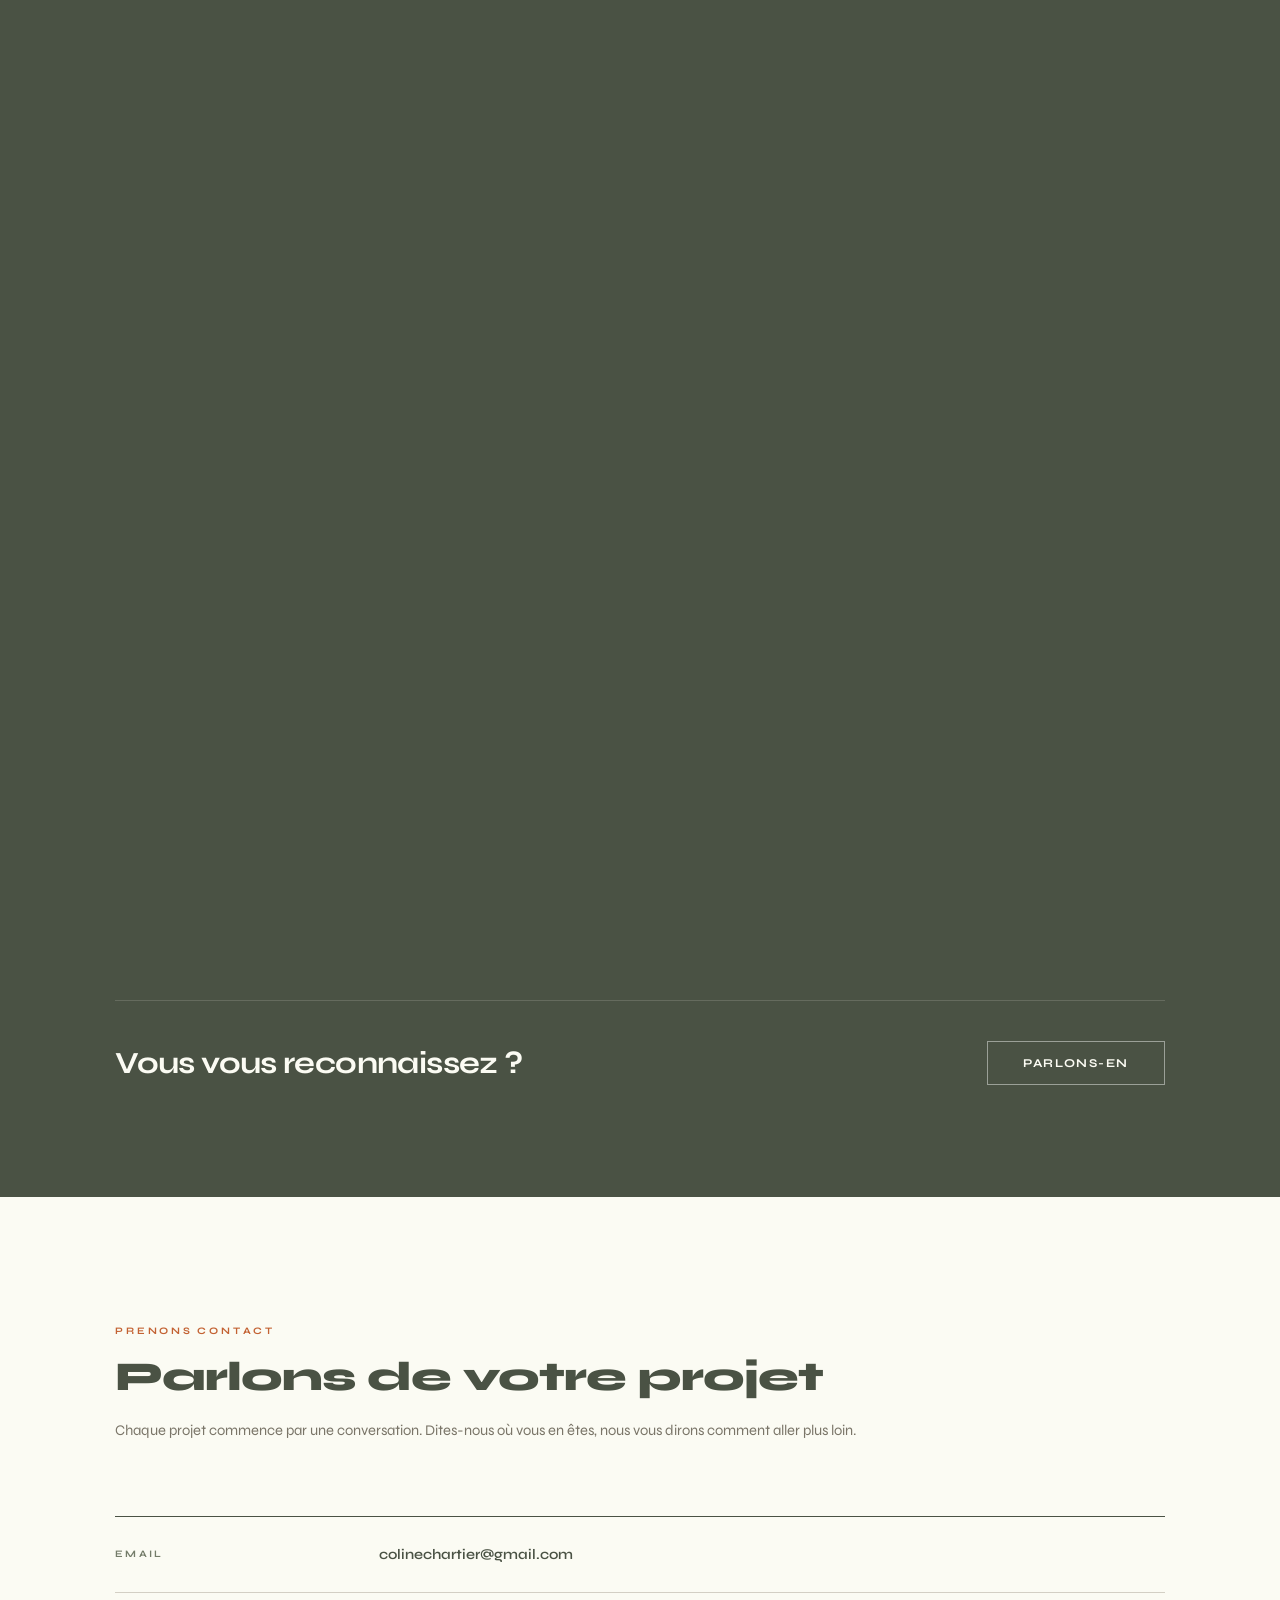
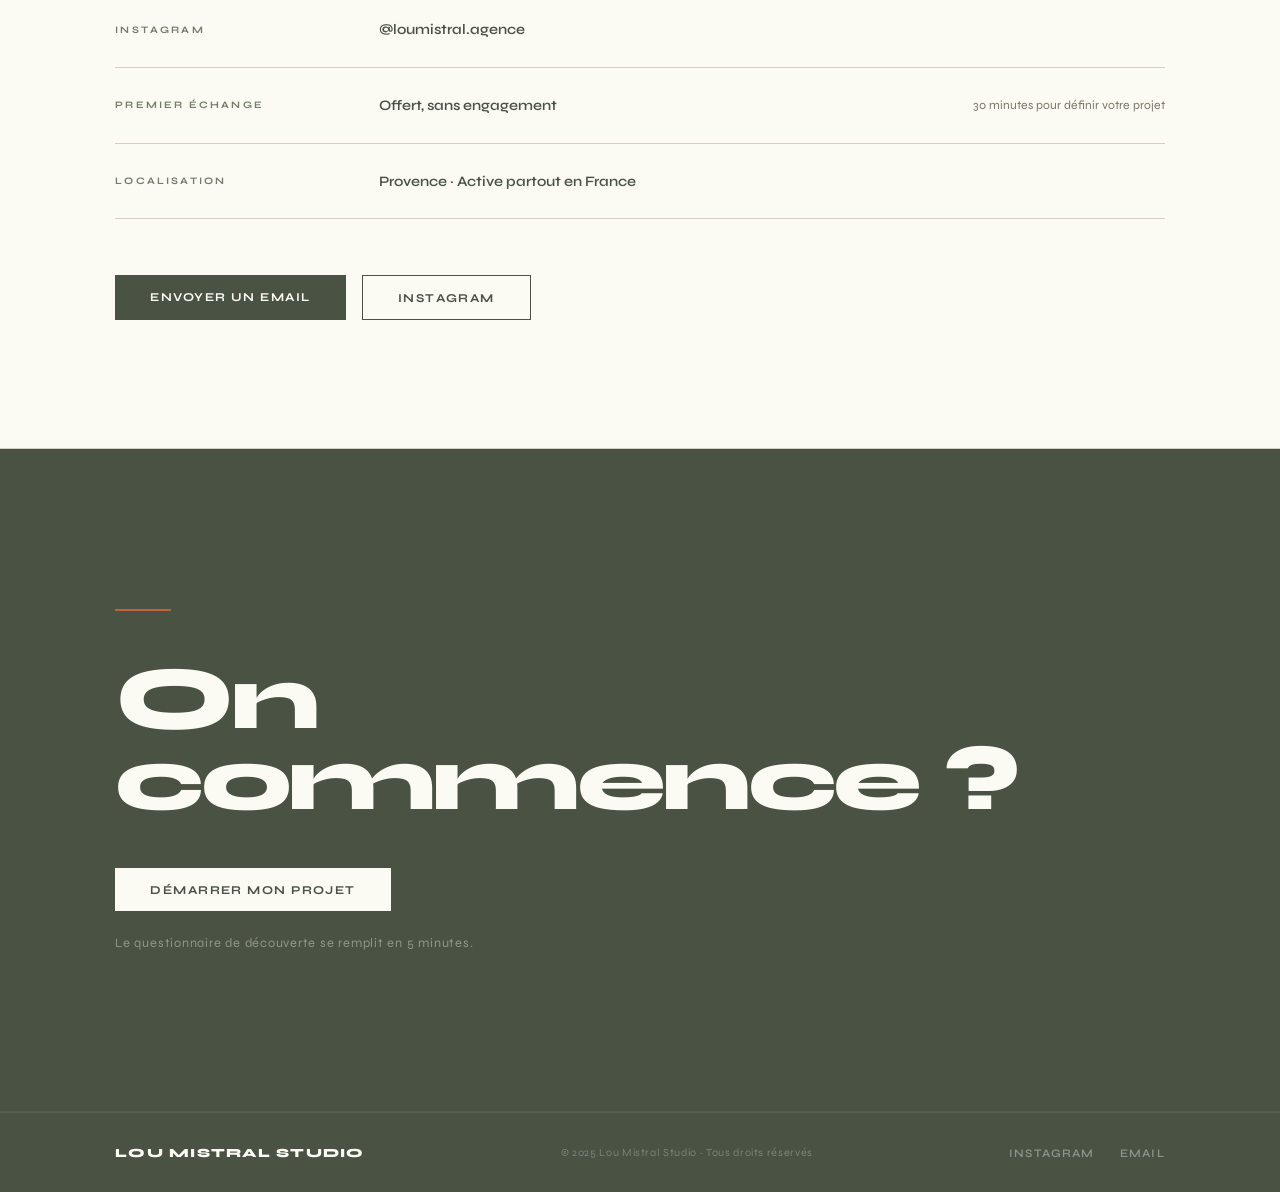
==== commit 19f8c036: "Agence : photo de Coline au-dessus de son nom Photo recadrée en carré (appareil, visage, queue de ch" ====
--- a/public/index.html
+++ b/public/index.html
@@ -359,6 +359,9 @@
     </div>
     <div class="agence-right reveal reveal-d2">
       <div class="agence-plate">
+        <figure class="agence-photo">
+          <img src="assets/img/coline-chartier.jpg" width="800" height="800" loading="lazy" decoding="async" alt="Coline Chartier, appareil photo à la main, en plein shooting">
+        </figure>
         <div class="agence-plate-eyebrow">Lou Mistral Studio</div>
         <div class="agence-plate-name">Coline<br>Chartier.</div>
         <div class="agence-plate-sub">Identité de marque · Provence</div>
--- a/public/assets/css/style.css
+++ b/public/assets/css/style.css
@@ -569,7 +569,6 @@
 .packs-grid {
   display: grid;
   grid-template-columns: 1fr 1fr 1fr;
-  border-top: 1.5px solid var(--rule-strong);
 }
 
 .pack-card {
@@ -687,7 +686,6 @@
 .recolte-grid {
   display: grid;
   grid-template-columns: 1fr 1fr;
-  border-top: 1.5px solid rgba(255,255,255,0.2);
 }
 
 .recolte-card {
@@ -864,10 +862,24 @@
   display: flex;
   flex-direction: column;
   justify-content: space-between;
-  gap: 3rem;
-  border-top: 1.5px solid var(--rule-strong);
-  border-bottom: 1.5px solid var(--rule-strong);
-}
+  gap: 1.6rem;
+}
+
+.agence-photo {
+  margin: 0 0 1.4rem;
+  aspect-ratio: 1 / 1;
+  overflow: hidden;
+  background: var(--beige-chaud);
+}
+.agence-photo img {
+  display: block;
+  width: 100%;
+  height: 100%;
+  object-fit: cover;
+  transform: scale(1.06);
+  transition: transform 1.6s cubic-bezier(0.22, 1, 0.36, 1);
+}
+.agence-right.visible .agence-photo img { transform: scale(1); }
 
 .agence-plate-eyebrow {
   font-size: 0.6rem;
@@ -1141,7 +1153,7 @@
 
 /* ─── RESPONSIVE ────────────────────────────────────────── */
 @media (max-width: 1100px) {
-  .packs-grid { grid-template-columns: 1fr 1fr; border-top: 1.5px solid var(--rule-strong); }
+  .packs-grid { grid-template-columns: 1fr 1fr; }
   .pack-card:nth-child(1) { border-bottom: 0.75px solid var(--rule-light); }
   .pack-card:nth-child(2) { border-bottom: 0.75px solid var(--rule-light); }
   .pack-card:last-child { border-top: 0.75px solid var(--rule-light); padding-left: 0; grid-column: span 2; border-right: none; }
@@ -1181,7 +1193,7 @@
 
   .agence { grid-template-columns: 1fr; gap: 4rem; }
   .agence-right { justify-content: flex-start; }
-  .agence-plate { max-width: 100%; min-height: 280px; }
+  .agence-plate { max-width: 420px; }
 
   .zone-top { grid-template-columns: 1fr; gap: 1.2rem; margin-bottom: 4rem; }
   .zone-track { height: 260vh; }
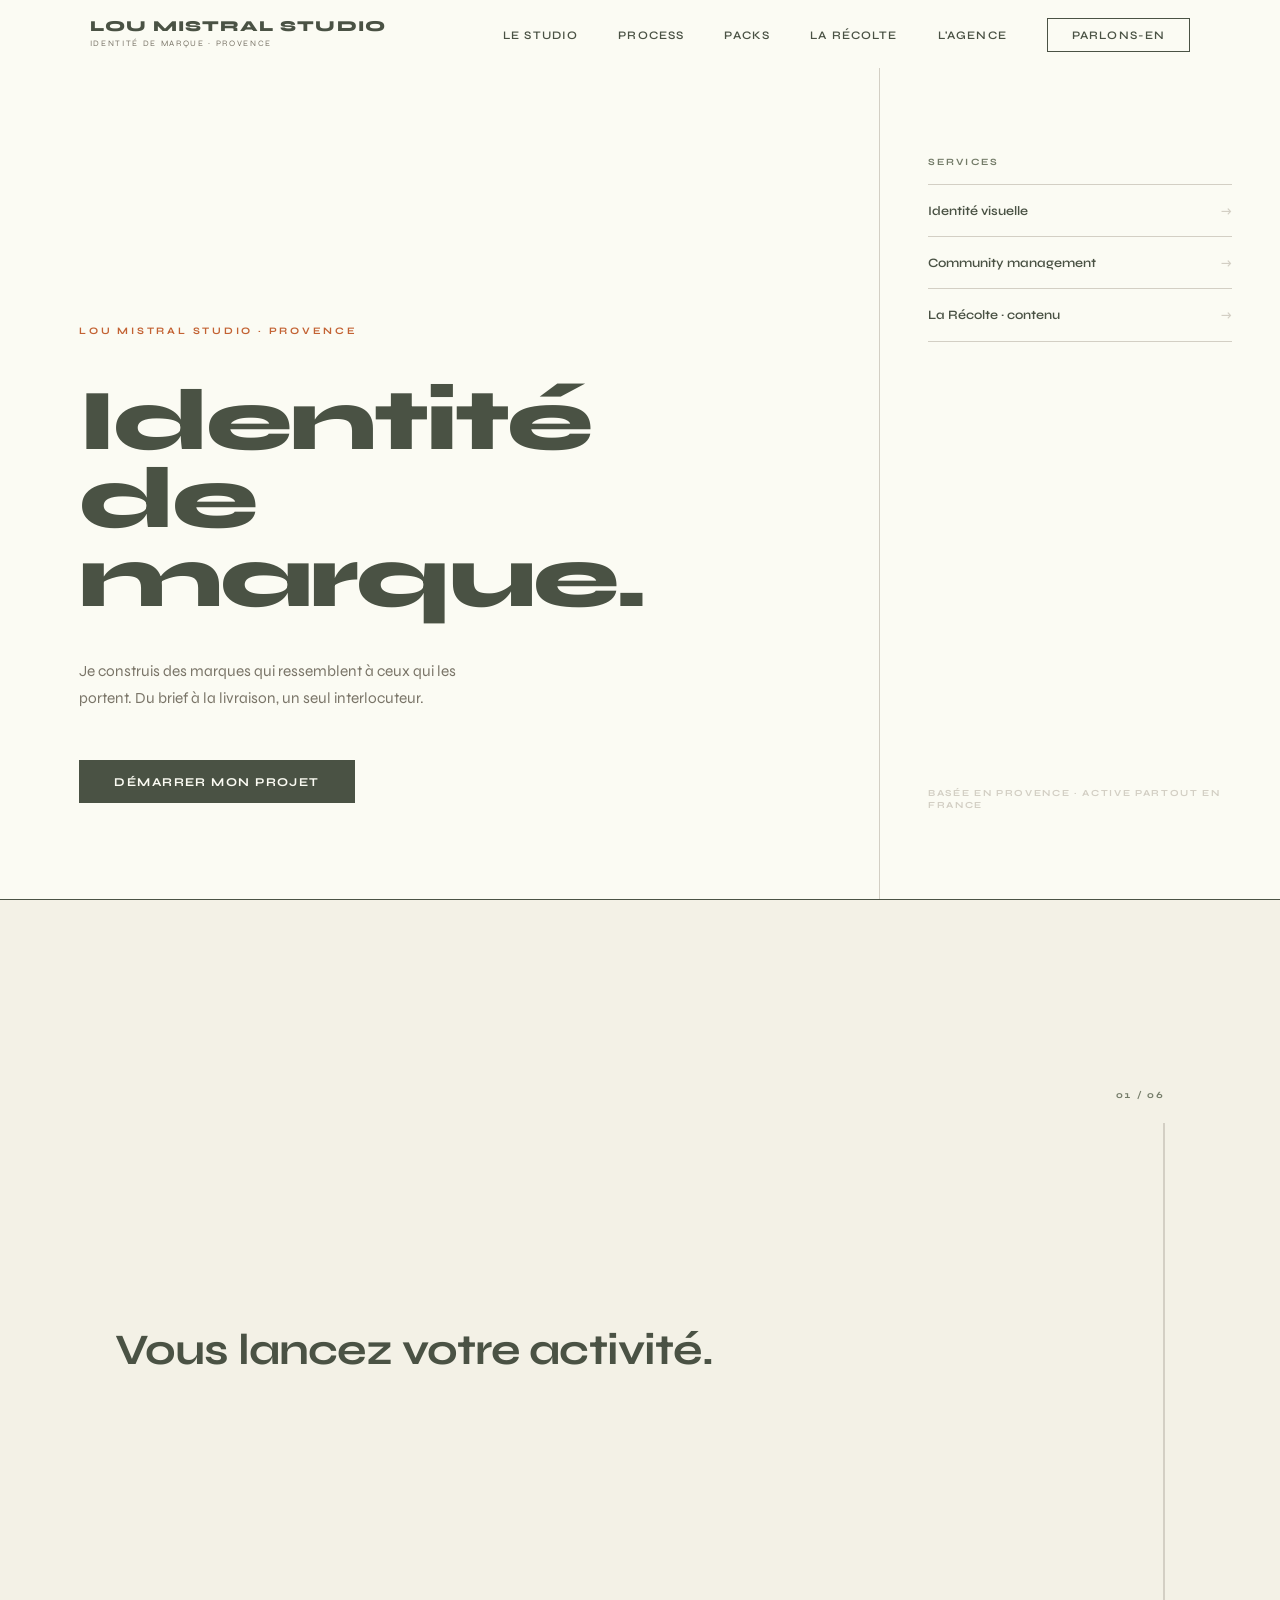
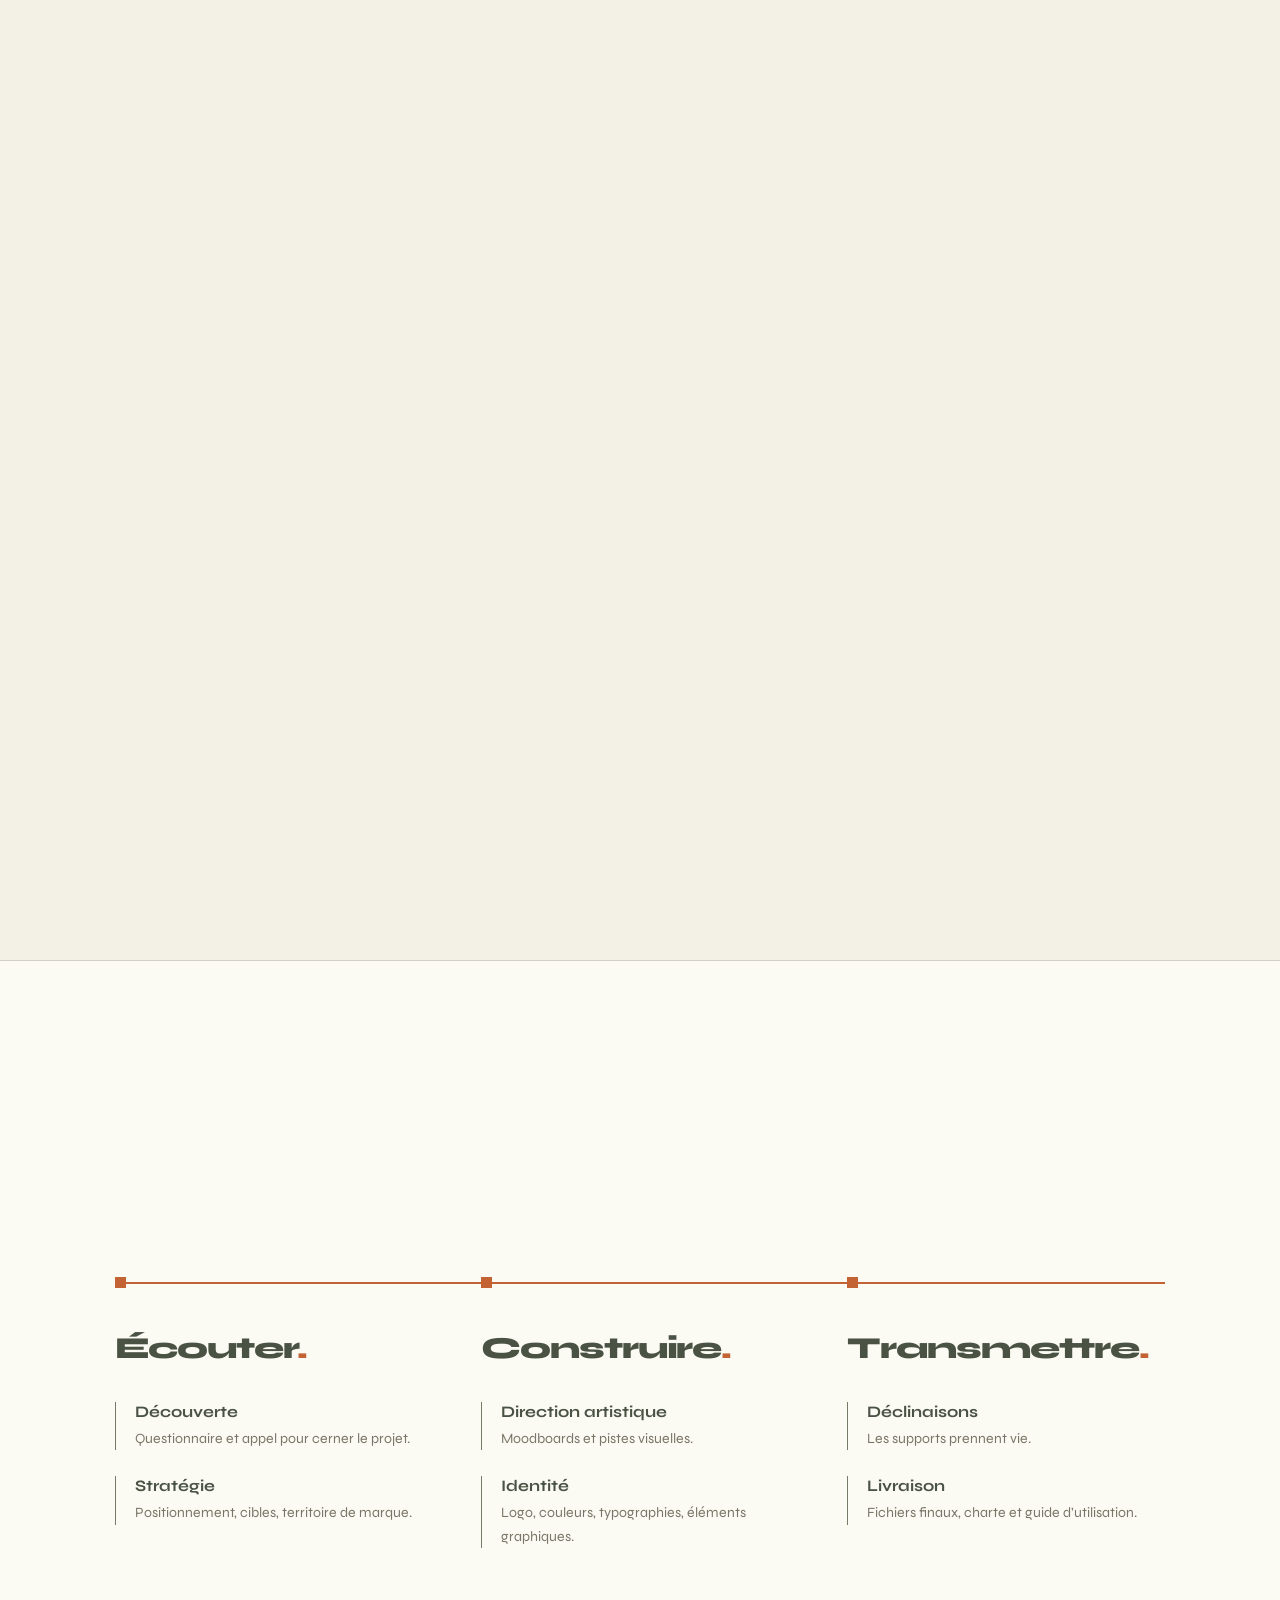
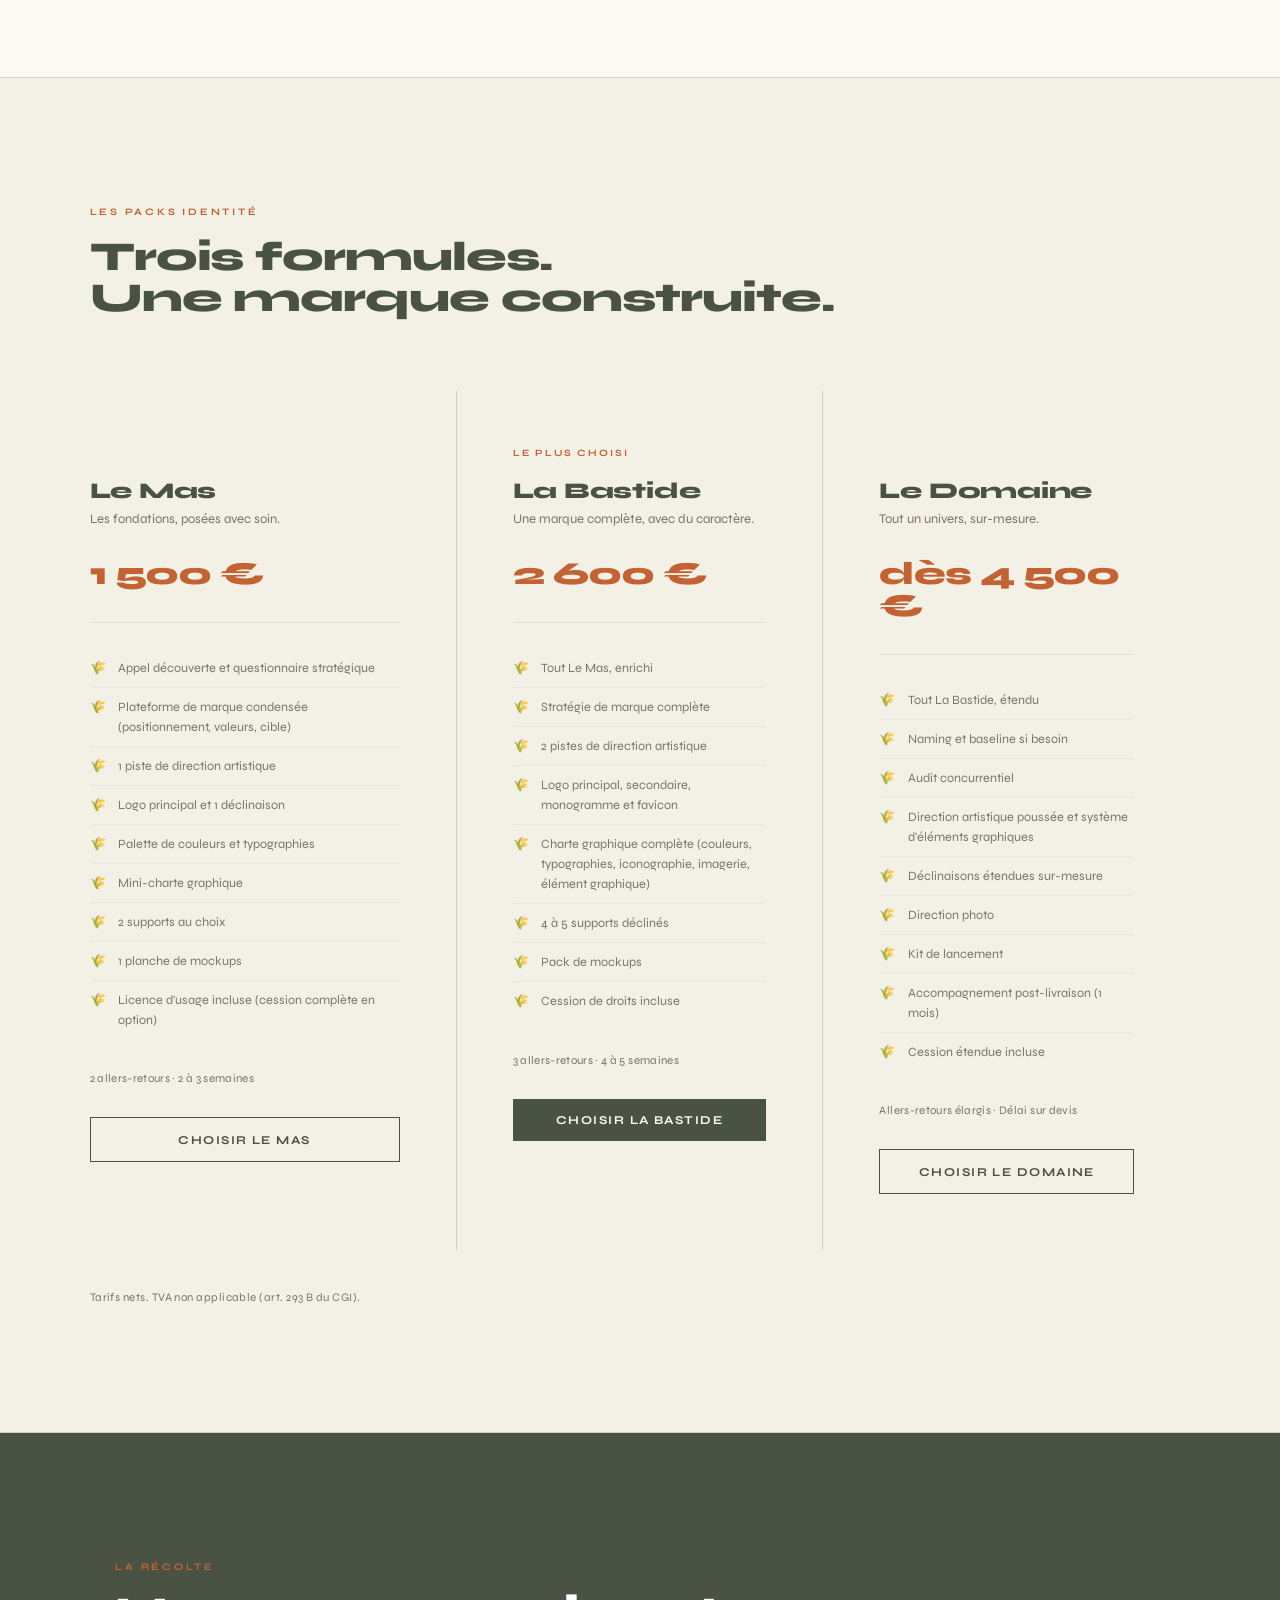
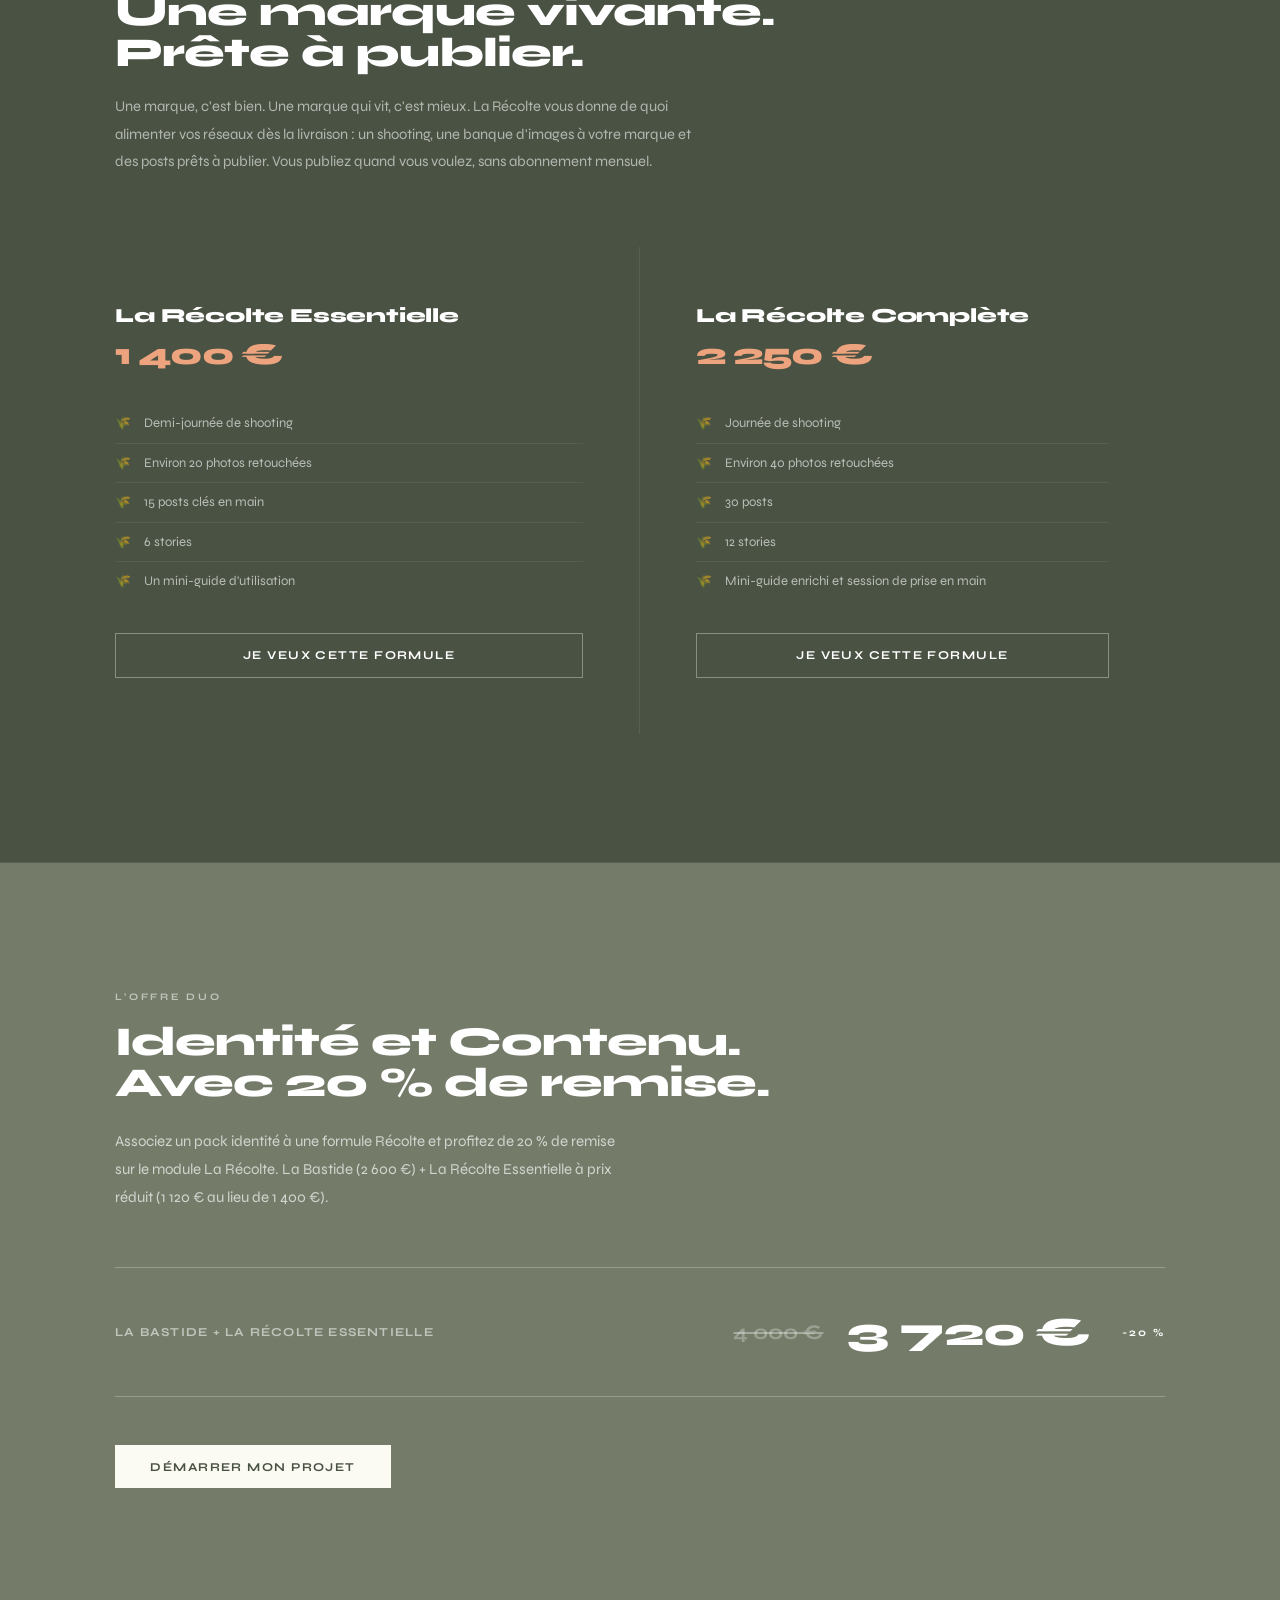
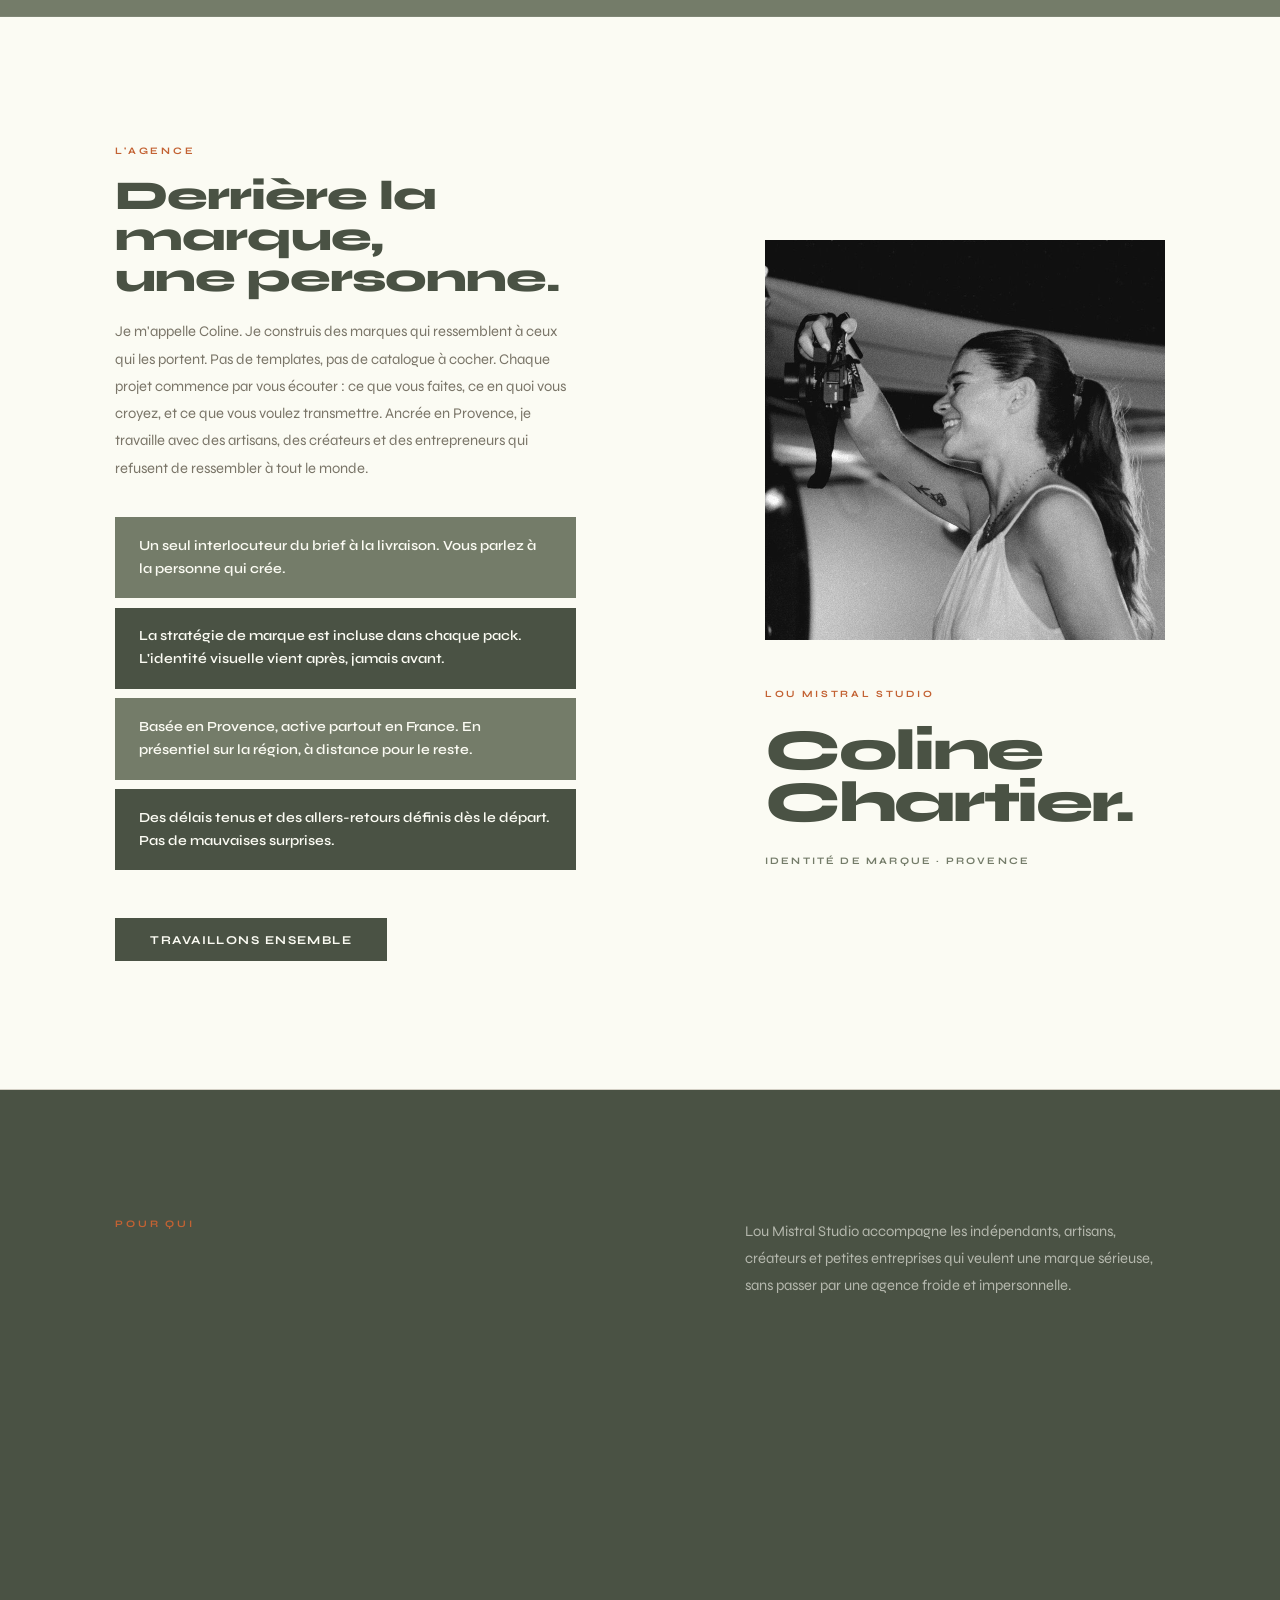
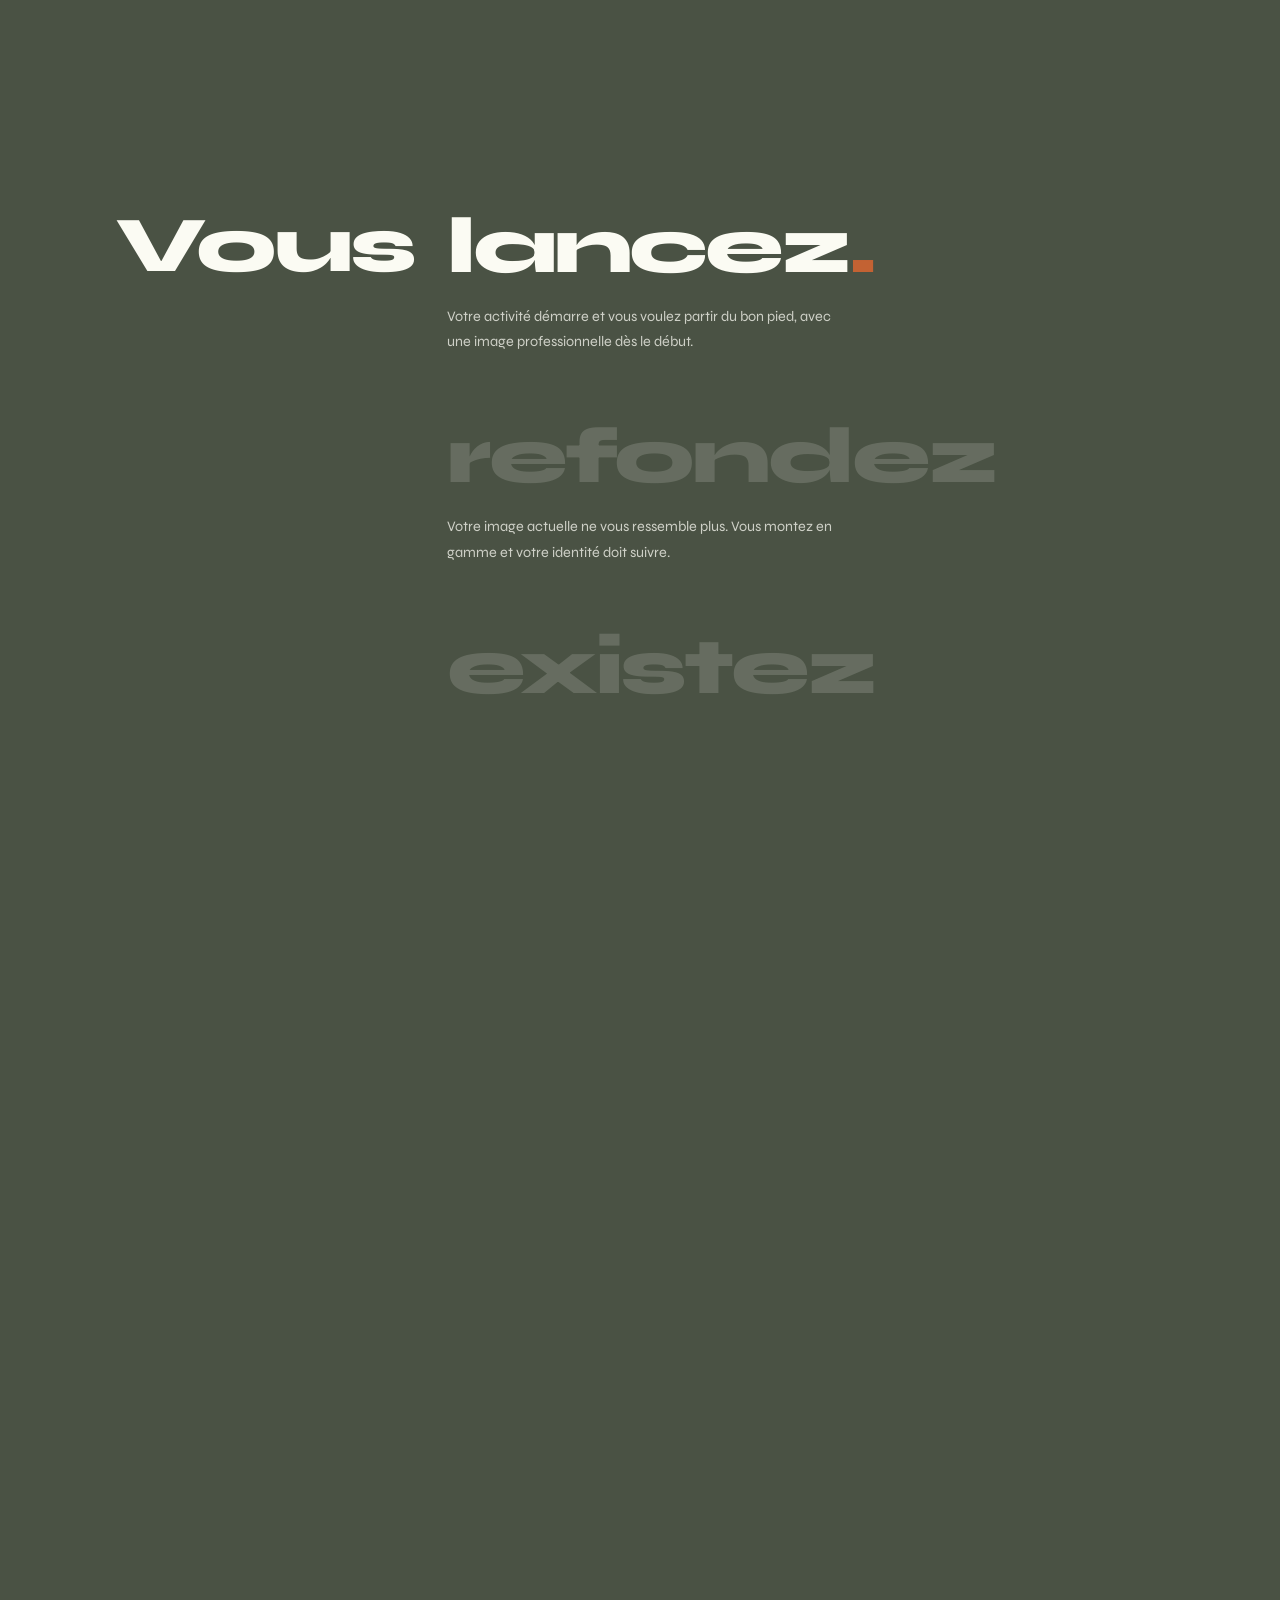
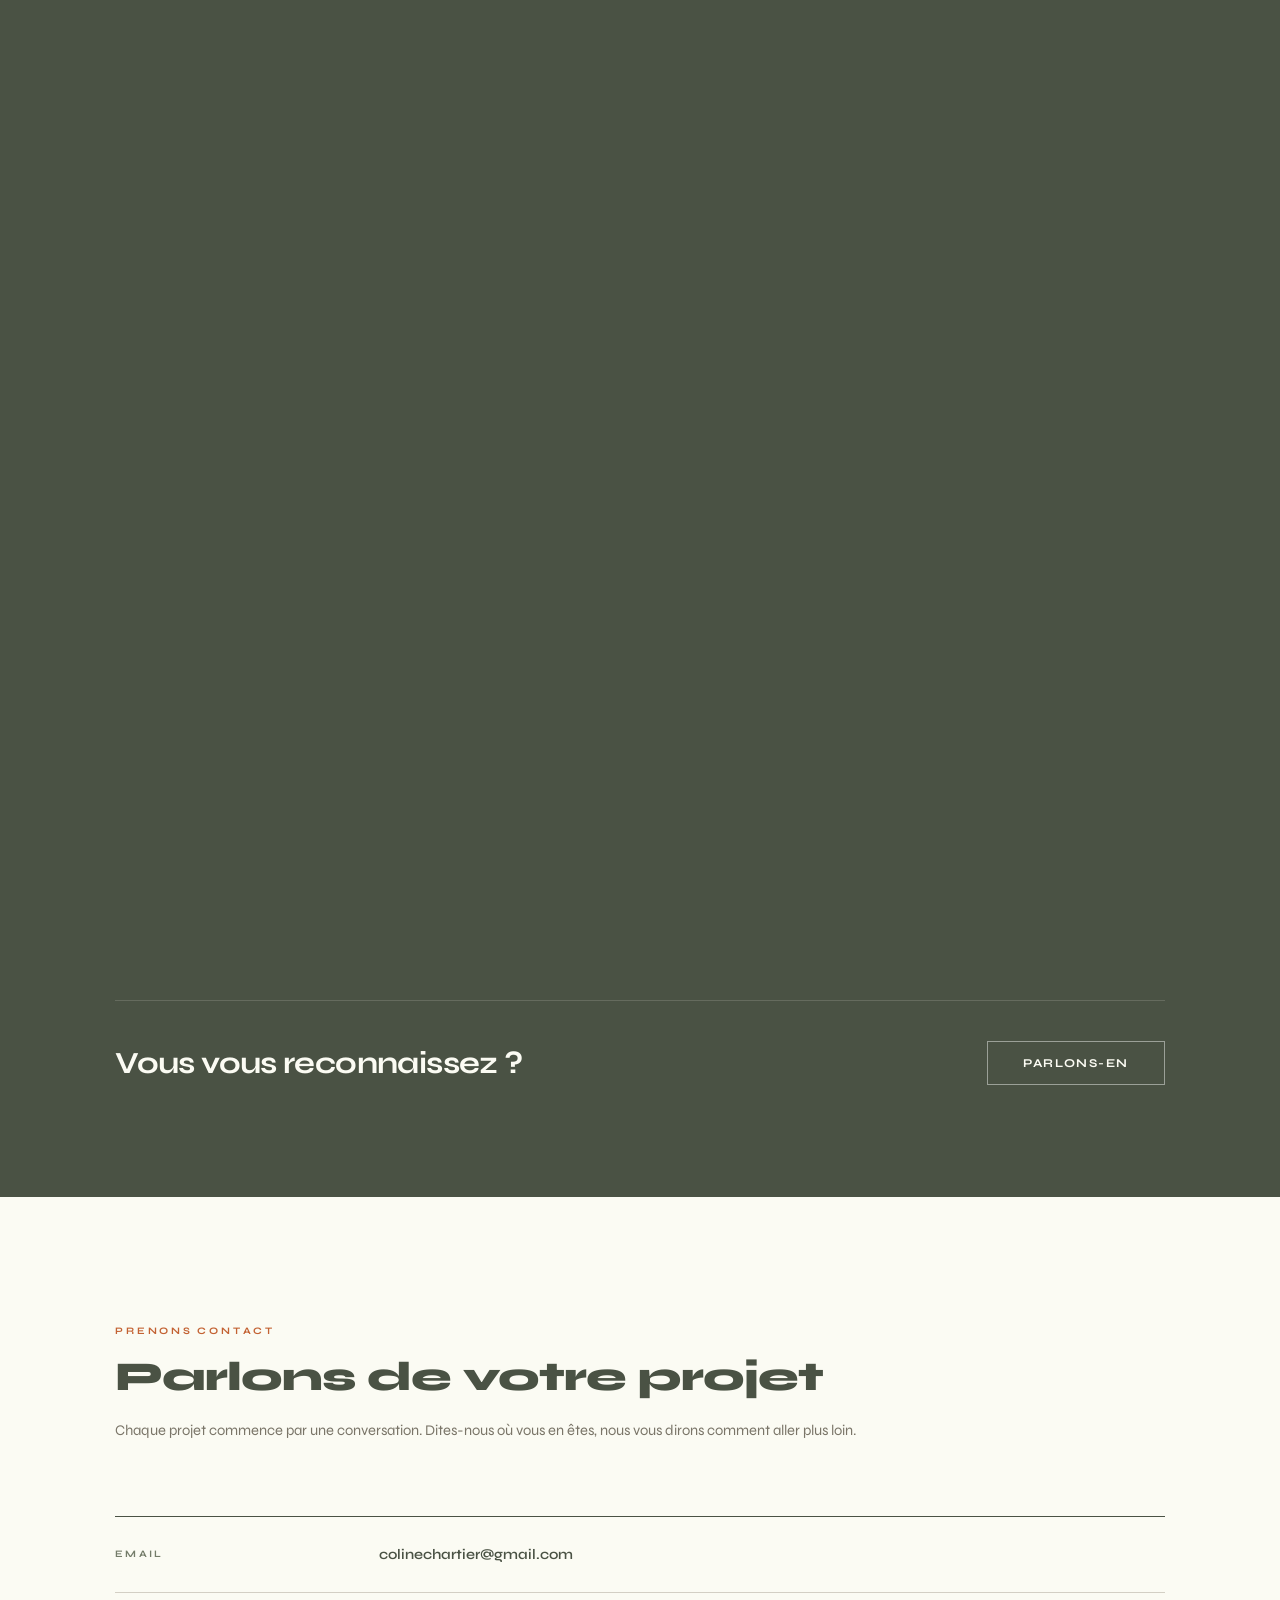
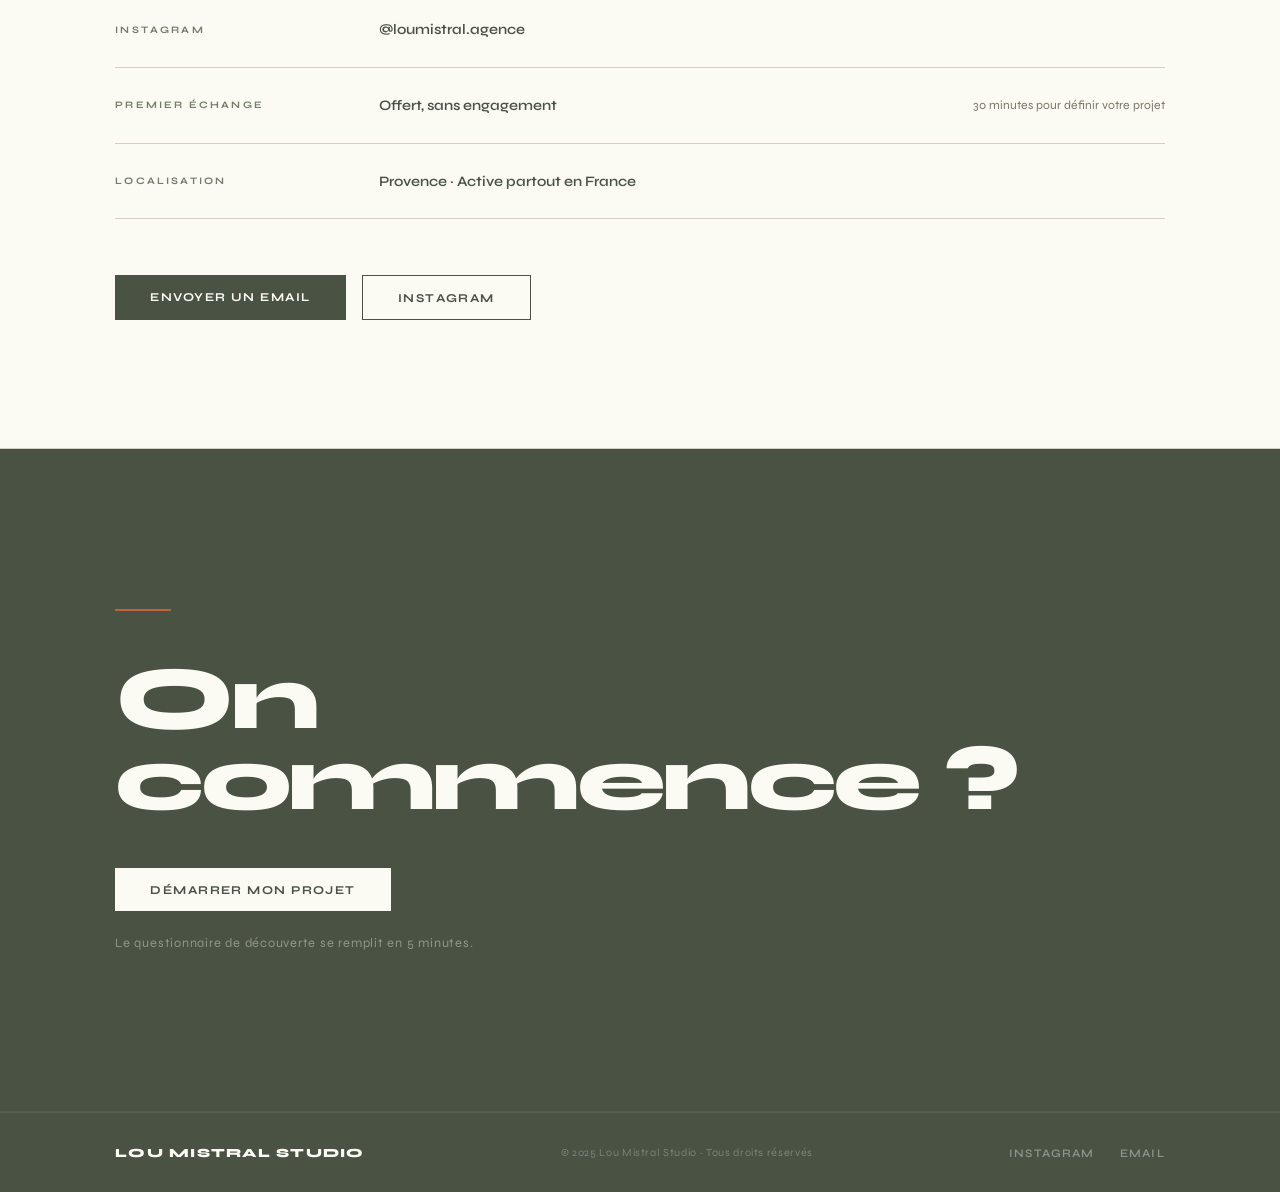
==== commit 379b81aa: "Favicon : LM crème sur vert Alpilles favicon.ico (16, 32, 48), favicon-32.png et icône d'écran d'acc" ====
--- a/public/index.html
+++ b/public/index.html
@@ -7,7 +7,8 @@
   <meta name="description" content="Lou Mistral Studio : construire votre marque depuis le positionnement jusqu'au moindre point de contact. Packs identité sur-mesure en Provence.">
   <link rel="canonical" href="https://loumistral.com/">
   <meta name="theme-color" content="#4a5244">
-  <link rel="icon" href="favicon.svg" type="image/svg+xml">
+  <link rel="icon" href="favicon.ico" sizes="48x48">
+  <link rel="icon" href="assets/img/favicon-32.png" type="image/png" sizes="32x32">
   <link rel="apple-touch-icon" href="assets/img/apple-touch-icon.png">
 
   <meta property="og:type" content="website">
